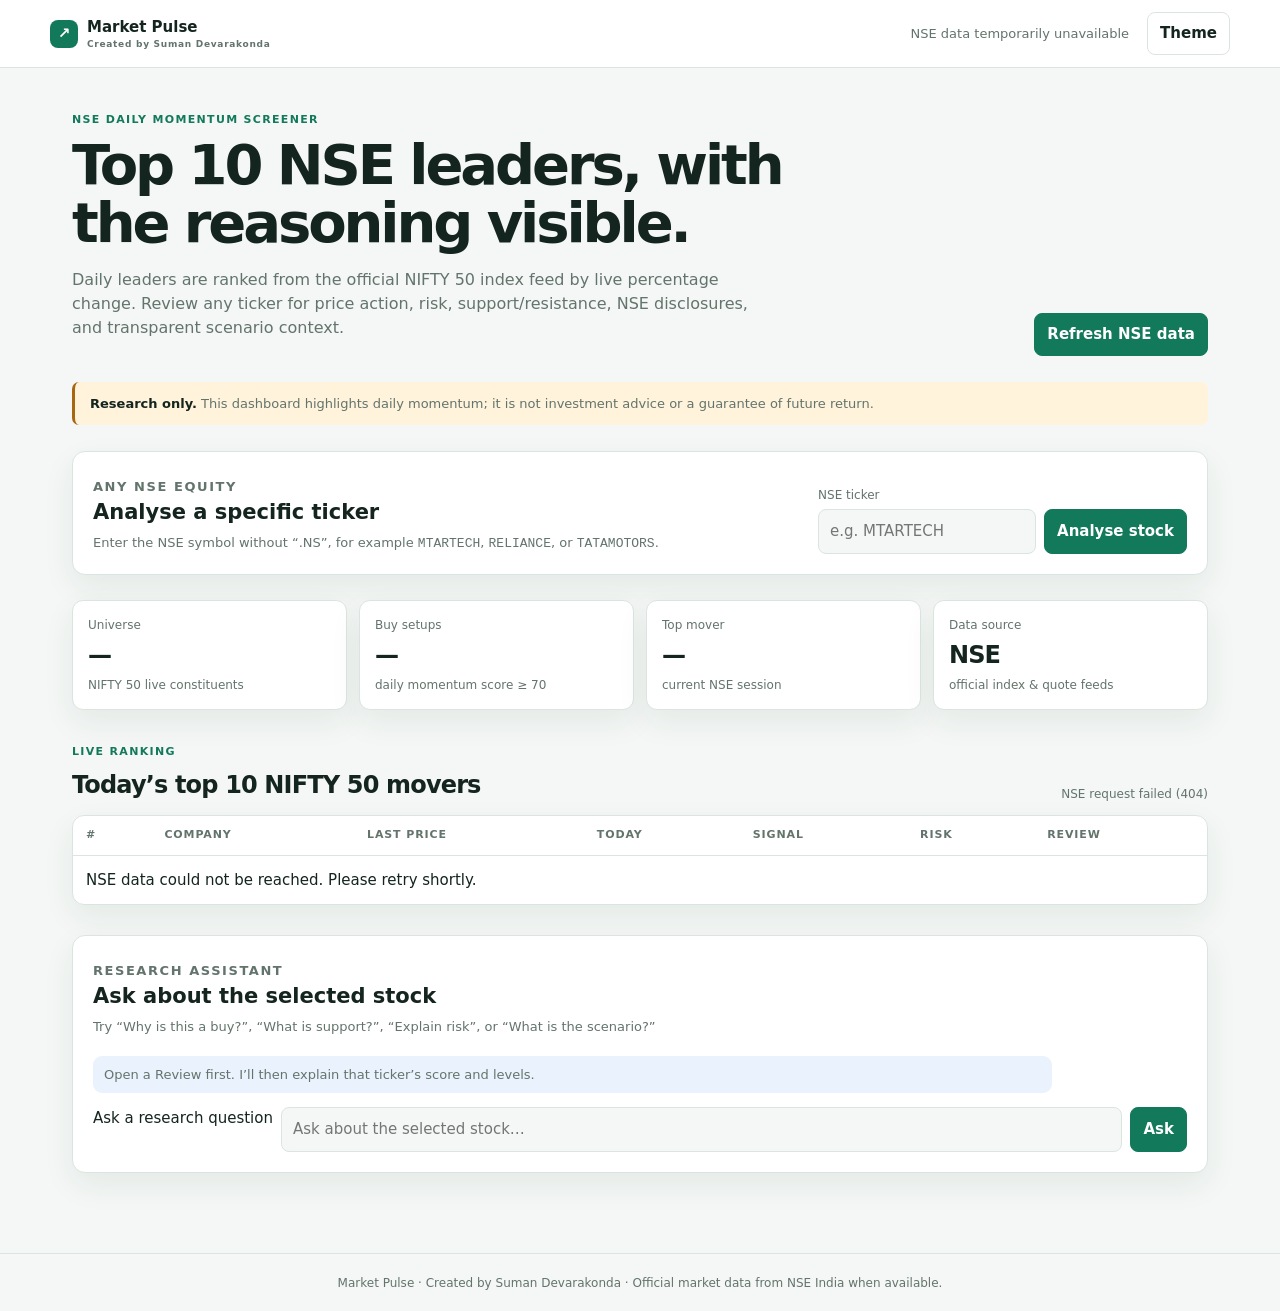
==== index.html @ b8199d5f "Add files via upload" ====
<!doctype html>
<html lang="en">
<head>
  <meta charset="utf-8"><meta name="viewport" content="width=device-width,initial-scale=1">
  <meta name="theme-color" content="#10261f"><meta name="description" content="NSE daily momentum research and stock analysis.">
  <link rel="manifest" href="manifest.webmanifest"><link rel="icon" href="icon.svg" type="image/svg+xml"><link rel="stylesheet" href="styles.css">
  <title>Market Pulse | NSE Research</title>
</head>
<body>
  <header class="topbar"><div class="brand"><span class="brand-mark">↗</span><span>Market Pulse <small>Created by Suman Devarakonda</small></span></div><span class="market-status" id="market-status">Connecting to NSE…</span><button class="ghost-button" id="theme-toggle" type="button">Theme</button></header>
  <main>
    <section class="hero"><div><p class="eyebrow">NSE DAILY MOMENTUM SCREENER</p><h1>Top 10 NSE leaders, with the reasoning visible.</h1><p>Daily leaders are ranked from the official NIFTY 50 index feed by live percentage change. Review any ticker for price action, risk, support/resistance, NSE disclosures, and transparent scenario context.</p></div><button class="primary-button" id="refresh" type="button">Refresh NSE data</button></section>
    <section class="disclaimer"><strong>Research only.</strong> This dashboard highlights daily momentum; it is not investment advice or a guarantee of future return.</section>
    <section class="lookup-card"><div><p class="eyebrow">ANY NSE EQUITY</p><h2>Analyse a specific ticker</h2><p>Enter the NSE symbol without “.NS”, for example <code>MTARTECH</code>, <code>RELIANCE</code>, or <code>TATAMOTORS</code>.</p></div><form id="ticker-form"><label for="ticker-input">NSE ticker</label><div class="input-row"><input id="ticker-input" autocomplete="off" maxlength="30" placeholder="e.g. MTARTECH" required><button class="primary-button" type="submit">Analyse stock</button></div></form></section>
    <section class="metric-grid"><article><span>Universe</span><strong id="universe-count">—</strong><small>NIFTY 50 live constituents</small></article><article><span>Buy setups</span><strong id="buy-count">—</strong><small>daily momentum score ≥ 70</small></article><article><span>Top mover</span><strong id="top-mover">—</strong><small>current NSE session</small></article><article><span>Data source</span><strong>NSE</strong><small>official index & quote feeds</small></article></section>
    <section class="screening"><div class="section-title"><div><p class="eyebrow">LIVE RANKING</p><h2>Today’s top 10 NIFTY 50 movers</h2></div><span id="data-note">Loading…</span></div><div class="table-wrap"><table><thead><tr><th>#</th><th>Company</th><th>Last price</th><th>Today</th><th>Signal</th><th>Risk</th><th>Review</th></tr></thead><tbody id="stock-table"></tbody></table></div></section>
    <section class="assistant-card"><div><p class="eyebrow">RESEARCH ASSISTANT</p><h2>Ask about the selected stock</h2><p>Try “Why is this a buy?”, “What is support?”, “Explain risk”, or “What is the scenario?”</p></div><div class="chat-history" id="chat-history" aria-live="polite"><p class="assistant-message">Open a Review first. I’ll then explain that ticker’s score and levels.</p></div><form id="chat-form" class="input-row"><label class="sr-only" for="chat-input">Ask a research question</label><input id="chat-input" maxlength="250" placeholder="Ask about the selected stock…"><button class="primary-button" type="submit">Ask</button></form></section>
  </main>
  <dialog id="review-modal"><div class="modal-header"><span id="modal-kicker">NSE STOCK REVIEW</span><button id="modal-close" class="ghost-button" type="button">Close</button></div><div id="modal-content"></div></dialog>
  <footer>Market Pulse · Created by Suman Devarakonda · Official market data from NSE India when available.</footer>
  <script src="app.js"></script>
</body>
</html>
---- styles.css ----
:root{--bg:#f4f7f5;--surface:#fff;--ink:#14241e;--muted:#63746c;--line:#dbe5df;--green:#13795b;--green-soft:#e5f4ed;--amber:#a76610;--amber-soft:#fff3dc;--red:#ba3c45;--red-soft:#fbeaec;--blue:#2c6cbe;--blue-soft:#eaf2fd;--shadow:0 12px 32px #18332612}body.night{--bg:#0c1713;--surface:#12211b;--ink:#ecf7f1;--muted:#a5bab0;--line:#294238;--green:#54d49e;--green-soft:#123d2d;--amber:#ffc561;--amber-soft:#453613;--red:#ff9ba1;--red-soft:#47232a;--blue:#9bc6ff;--blue-soft:#172f4f;--shadow:0 12px 32px #0008}*{box-sizing:border-box}body{margin:0;background:var(--bg);color:var(--ink);font:15px/1.5 Inter,ui-sans-serif,system-ui,-apple-system,"Segoe UI",sans-serif}.topbar{height:68px;display:flex;align-items:center;gap:18px;padding:0 max(20px,calc((100vw - 1180px)/2));border-bottom:1px solid var(--line);background:color-mix(in srgb,var(--surface) 92%,transparent);position:sticky;top:0;z-index:5;backdrop-filter:blur(14px)}.brand{font-weight:800;display:flex;gap:9px;align-items:center}.brand-mark{display:grid;place-items:center;width:28px;height:28px;border-radius:8px;background:var(--green);color:#fff}.brand small{display:block;color:var(--muted);font-size:9px;letter-spacing:.08em}.market-status{margin-left:auto;color:var(--muted);font-size:13px}.ghost-button,.primary-button{font:inherit;font-weight:750;border-radius:8px;padding:9px 12px;cursor:pointer}.ghost-button{color:var(--ink);background:transparent;border:1px solid var(--line)}.primary-button{background:var(--green);border:1px solid var(--green);color:#fff}main{max-width:1180px;margin:auto;padding:44px 22px 58px}.hero{display:flex;align-items:end;justify-content:space-between;gap:25px}.eyebrow{margin:0 0 7px;color:var(--green);font-weight:800;font-size:11px;letter-spacing:.12em}.hero h1{max-width:760px;margin:0;font-size:clamp(34px,5vw,56px);letter-spacing:-.055em;line-height:1.04}.hero p:not(.eyebrow){max-width:710px;color:var(--muted);font-size:16px}.disclaimer{margin:26px 0;padding:12px 15px;border-left:3px solid var(--amber);background:var(--amber-soft);border-radius:7px;color:var(--muted);font-size:13px}.disclaimer strong{color:var(--ink)}.lookup-card,.assistant-card{margin:22px 0;padding:20px;background:var(--surface);border:1px solid var(--line);border-radius:13px;box-shadow:var(--shadow)}.lookup-card{display:flex;justify-content:space-between;gap:25px;align-items:end}.lookup-card h2,.assistant-card h2{margin:0;font-size:21px}.lookup-card p,.assistant-card p{margin:5px 0 0;color:var(--muted);font-size:13px}.lookup-card form{min-width:360px}.lookup-card label{display:block;font-size:12px;color:var(--muted);margin-bottom:5px}.input-row{display:flex;gap:8px}.input-row input{min-width:0;flex:1;padding:10px 11px;background:var(--bg);border:1px solid var(--line);border-radius:8px;color:var(--ink);font:inherit}.metric-grid{display:grid;grid-template-columns:repeat(4,1fr);gap:12px;margin:25px 0}.metric-grid article{padding:15px;background:var(--surface);border:1px solid var(--line);border-radius:11px;box-shadow:var(--shadow)}.metric-grid span,.metric-grid small{display:block;color:var(--muted);font-size:12px}.metric-grid strong{display:block;margin:3px 0;font-size:24px;letter-spacing:-.04em}.section-title{display:flex;align-items:end;justify-content:space-between;margin-top:34px}.section-title h2{margin:0;font-size:24px;letter-spacing:-.035em}.section-title span{font-size:12px;color:var(--muted)}.table-wrap{overflow:auto;margin-top:12px;border:1px solid var(--line);border-radius:12px;background:var(--surface);box-shadow:var(--shadow)}table{width:100%;border-collapse:collapse;min-width:760px}th{text-align:left;color:var(--muted);font-size:11px;letter-spacing:.08em;text-transform:uppercase;padding:11px 13px;border-bottom:1px solid var(--line)}td{padding:13px;border-bottom:1px solid var(--line)}tbody tr:last-child td{border-bottom:0}tbody tr:hover{background:color-mix(in srgb,var(--green-soft) 55%,transparent)}.company{font-weight:800}.company small{display:block;color:var(--muted);font-weight:400;font-size:12px}.positive{color:var(--green)}.negative{color:var(--red)}.signal,.risk-badge{display:inline-block;padding:4px 7px;border-radius:999px;font-weight:800;font-size:11px;letter-spacing:.05em}.signal.BUY{background:var(--green-soft);color:var(--green)}.signal.HOLD{background:var(--amber-soft);color:var(--amber)}.signal.REDUCE{background:var(--red-soft);color:var(--red)}.risk-badge{background:var(--blue-soft);color:var(--blue)}.review-button{padding:6px 9px;border:1px solid var(--line);border-radius:7px;background:var(--surface);color:var(--ink);font-weight:700;cursor:pointer}.assistant-card{margin-top:30px}.chat-history{max-height:210px;overflow:auto;margin:14px 0;padding-right:4px}.assistant-message,.user-message{max-width:88%;padding:9px 11px;border-radius:9px;margin:8px 0;font-size:13px}.assistant-message{background:var(--blue-soft);color:var(--ink)}.user-message{margin-left:auto;background:var(--green);color:#fff}dialog{width:min(940px,96vw);max-height:92vh;overflow:auto;padding:0;background:var(--surface);color:var(--ink);border:1px solid var(--line);border-radius:14px;box-shadow:0 28px 70px #0007}dialog::backdrop{background:#07120dcc}.modal-header{display:flex;justify-content:space-between;align-items:center;padding:16px 20px;border-bottom:1px solid var(--line);position:sticky;top:0;background:var(--surface);z-index:2}.modal-header span{font-weight:800;color:var(--green);font-size:12px;letter-spacing:.1em}.modal-body{padding:22px}.modal-title{display:flex;justify-content:space-between;gap:20px}.modal-title h2{font-size:28px;letter-spacing:-.04em;margin:0}.modal-title p{margin:3px 0;color:var(--muted)}.summary-cards{display:grid;grid-template-columns:repeat(4,1fr);gap:10px;margin:18px 0}.summary-cards article,.detail-section{padding:13px;background:var(--bg);border:1px solid var(--line);border-radius:9px}.summary-cards span{display:block;color:var(--muted);font-size:12px}.summary-cards strong{font-size:18px}.review-grid{display:grid;grid-template-columns:1.3fr .9fr;gap:14px}.detail-section h3{margin:0 0 9px;font-size:14px}.detail-section p,.detail-section li{color:var(--muted);font-size:13px}.detail-section ul{padding-left:18px;margin:6px 0}.levels{display:grid;grid-template-columns:repeat(2,1fr);gap:8px}.levels div{padding:9px;background:var(--surface);border-radius:7px}.levels span{display:block;color:var(--muted);font-size:11px}.levels strong{font-size:16px}.chart-shell{position:relative;margin-top:14px}.price-chart{width:100%;height:230px;display:block;background:var(--surface);border-radius:8px;touch-action:none}.chart-tip{position:absolute;pointer-events:none;background:var(--ink);color:var(--surface);border-radius:6px;padding:5px 7px;font-size:12px;opacity:0;transform:translate(-50%,-120%);white-space:nowrap}.calculator{display:flex;gap:8px;align-items:end}.calculator label{font-size:12px;color:var(--muted)}.calculator input{display:block;margin-top:4px;width:130px;padding:8px;border:1px solid var(--line);background:var(--surface);border-radius:7px;color:var(--ink)}.calc-result{margin-top:10px;font-size:13px;color:var(--muted)}.announcements a{display:block;padding:9px 0;border-bottom:1px solid var(--line);color:var(--ink);font-size:13px;text-decoration:none}.announcements a:last-child{border:0}.announcements small{display:block;color:var(--muted)}footer{border-top:1px solid var(--line);padding:20px;text-align:center;color:var(--muted);font-size:12px}@media(max-width:720px){main{padding:27px 14px 42px}.topbar{padding:0 14px}.market-status{display:none}.hero,.lookup-card{display:block}.hero .primary-button{margin-top:15px;width:100%}.lookup-card form{min-width:0;margin-top:17px}.input-row{flex-wrap:wrap}.input-row input,.input-row button{width:100%}.metric-grid{grid-template-columns:repeat(2,1fr);gap:8px}.metric-grid article{padding:12px}.metric-grid strong{font-size:20px}.table-wrap{margin-left:-14px;margin-right:-14px;border-radius:0;border-left:0;border-right:0}.review-grid{grid-template-columns:1fr}.summary-cards{grid-template-columns:repeat(2,1fr)}dialog{width:100vw;max-width:100vw;max-height:100vh;height:100vh;border-radius:0}.modal-body{padding:14px}.modal-title h2{font-size:23px}.calculator{flex-wrap:wrap}.calculator input,.calculator button{width:100%}}
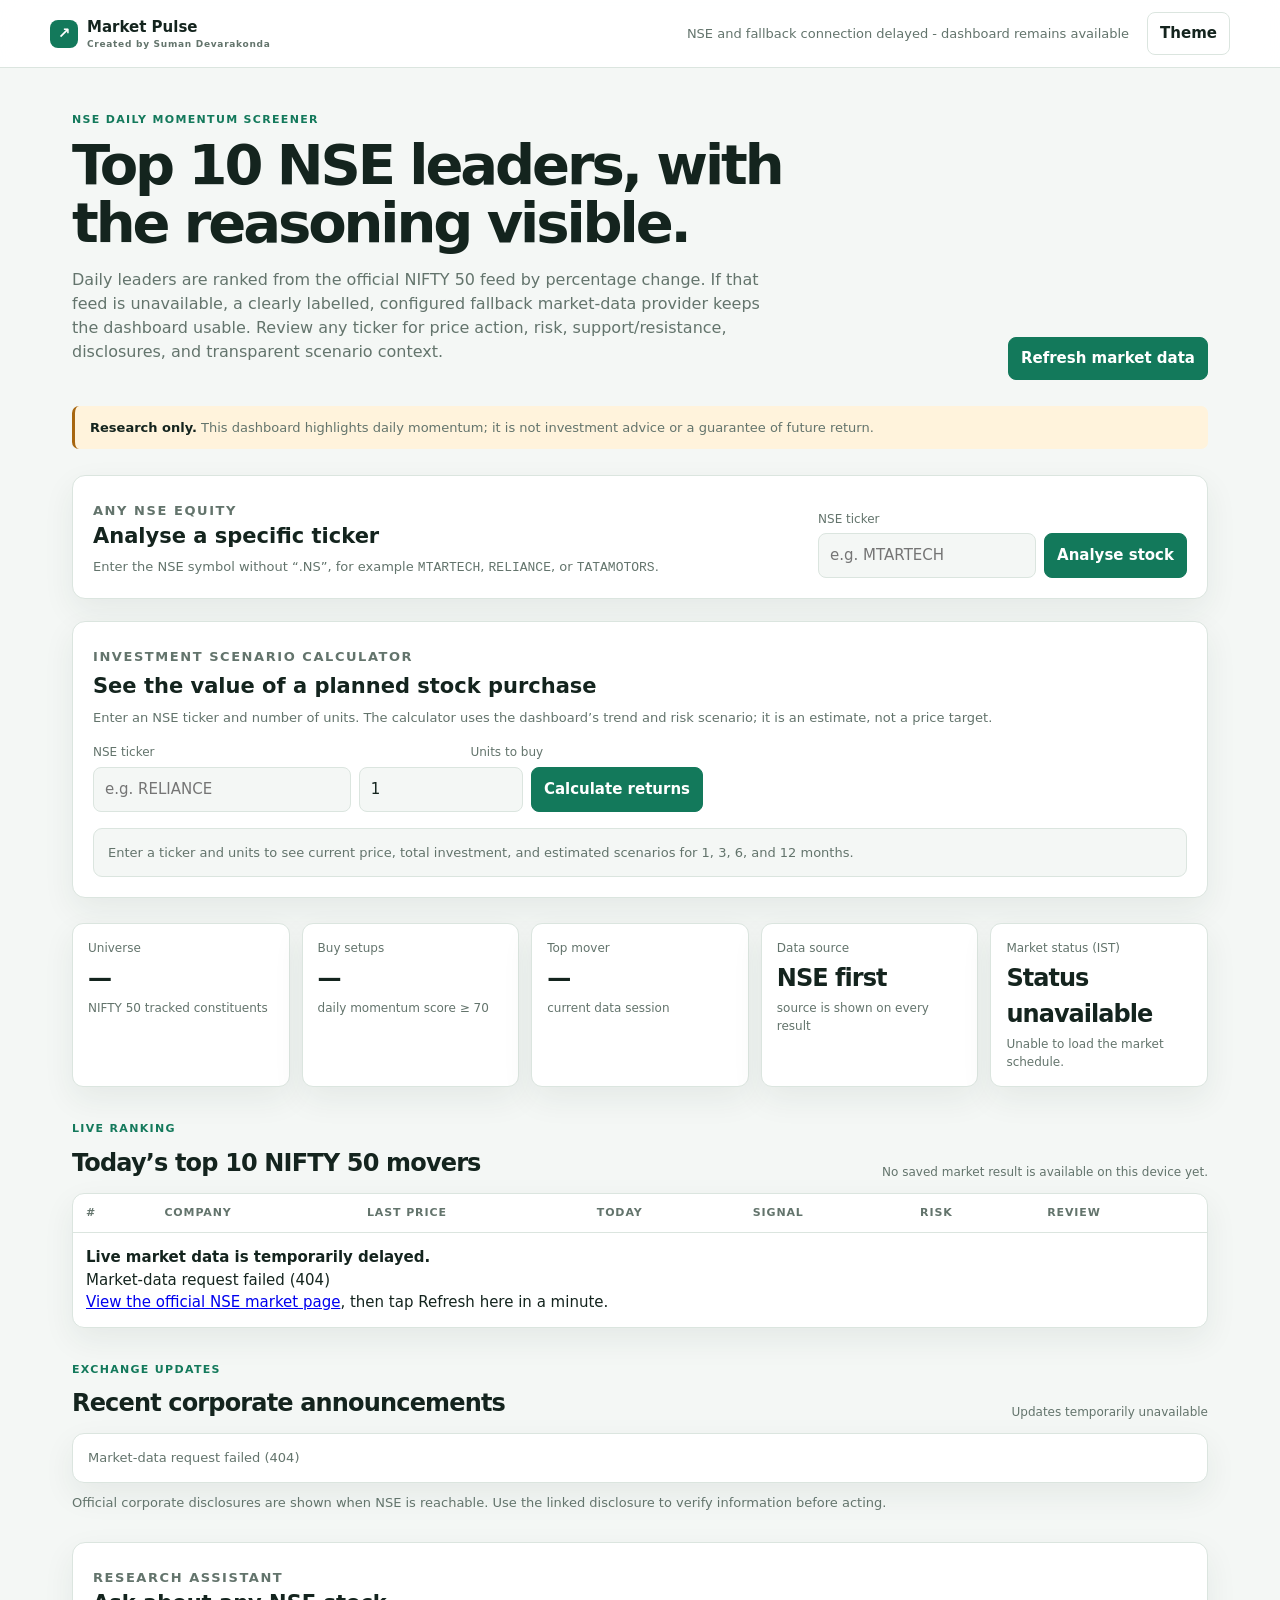
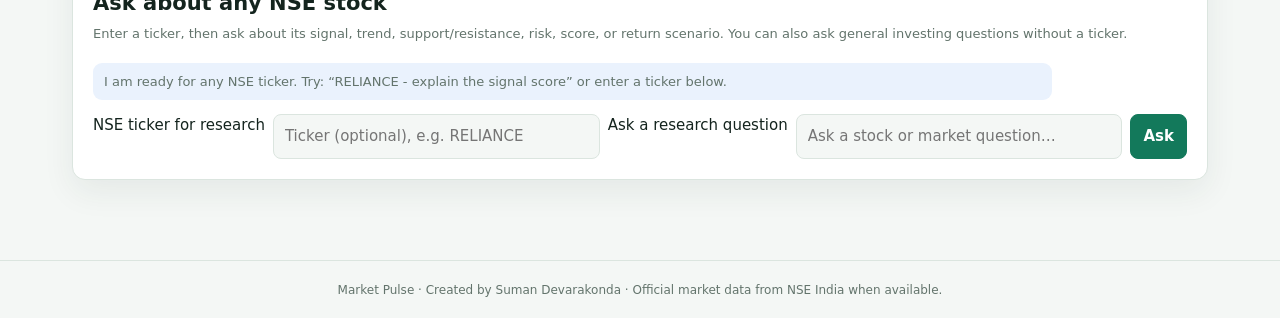
==== commit 59b18201: "Add files via upload" ====
--- a/index.html
+++ b/index.html
@@ -3,18 +3,22 @@
 <head>
   <meta charset="utf-8"><meta name="viewport" content="width=device-width,initial-scale=1">
   <meta name="theme-color" content="#10261f"><meta name="description" content="NSE daily momentum research and stock analysis.">
-  <link rel="manifest" href="manifest.webmanifest"><link rel="icon" href="icon.svg" type="image/svg+xml"><link rel="stylesheet" href="styles.css">
+  <link rel="manifest" href="manifest.webmanifest"><link rel="icon" href="icon.svg" type="image/svg+xml"><link rel="stylesheet" href="styles.css"><style>.metric-grid{grid-template-columns:repeat(auto-fit,minmax(170px,1fr))}.session-status{letter-spacing:-.03em}.session-open{color:var(--green)}.session-pre-open,.session-closing{color:var(--amber)}.session-closed{color:var(--red)}.updates-card{margin-top:34px}.updates-list{margin-top:12px;border:1px solid var(--line);border-radius:12px;background:var(--surface);box-shadow:var(--shadow)}.update-row{display:grid;grid-template-columns:125px 1fr auto;gap:12px;align-items:center;padding:13px 15px;border-bottom:1px solid var(--line);color:var(--ink);text-decoration:none;font-size:13px}.update-row:last-child{border-bottom:0}.update-row:hover{background:color-mix(in srgb,var(--green-soft) 55%,transparent)}.update-row strong{color:var(--green);font-size:12px}.update-row small{color:var(--muted);white-space:nowrap}.updates-empty,.updates-disclaimer{margin:0;padding:14px 15px;color:var(--muted);font-size:13px}.updates-disclaimer{padding:10px 0 0}@media(max-width:720px){.update-row{grid-template-columns:1fr;gap:3px;padding:12px}.update-row small{white-space:normal}}</style>
   <title>Market Pulse | NSE Research</title>
+  <style>.investment-card{margin:22px 0;padding:20px;background:var(--surface);border:1px solid var(--line);border-radius:13px;box-shadow:var(--shadow)}.investment-card h2{margin:0;font-size:21px}.investment-card p{margin:5px 0;color:var(--muted);font-size:13px}.investment-card form{display:grid;grid-template-columns:1.1fr .7fr;gap:6px 12px;max-width:610px;margin-top:16px}.investment-card label{font-size:12px;color:var(--muted)}.investment-inputs{grid-column:1/-1;display:grid;grid-template-columns:1.1fr .7fr auto;gap:8px}.investment-inputs input{min-width:0;padding:10px 11px;background:var(--bg);border:1px solid var(--line);border-radius:8px;color:var(--ink);font:inherit}.investment-result{margin-top:16px;padding:14px;background:var(--bg);border:1px solid var(--line);border-radius:9px;color:var(--muted);font-size:13px}.investment-summary{display:flex;flex-wrap:wrap;gap:18px;margin-bottom:12px}.investment-summary strong{display:block;color:var(--ink);font-size:17px}.scenario-table{width:100%;min-width:0;font-size:12px}.scenario-table th,.scenario-table td{padding:8px;text-align:left}.scenario-table th{font-size:10px}.scenario-table td{border-bottom:1px solid var(--line)}.scenario-table tr:last-child td{border-bottom:0}@media(max-width:720px){.investment-inputs{grid-template-columns:1fr}.investment-card form{grid-template-columns:1fr}.investment-inputs input,.investment-inputs button{width:100%}}</style>
+  <style>.scenario-table small{display:block;margin-top:2px;color:var(--muted);font-size:11px}.investment-summary span{display:block;color:var(--muted);font-size:11px}</style>
 </head>
 <body>
   <header class="topbar"><div class="brand"><span class="brand-mark">↗</span><span>Market Pulse <small>Created by Suman Devarakonda</small></span></div><span class="market-status" id="market-status">Connecting to NSE…</span><button class="ghost-button" id="theme-toggle" type="button">Theme</button></header>
   <main>
-    <section class="hero"><div><p class="eyebrow">NSE DAILY MOMENTUM SCREENER</p><h1>Top 10 NSE leaders, with the reasoning visible.</h1><p>Daily leaders are ranked from the official NIFTY 50 index feed by live percentage change. Review any ticker for price action, risk, support/resistance, NSE disclosures, and transparent scenario context.</p></div><button class="primary-button" id="refresh" type="button">Refresh NSE data</button></section>
+    <section class="hero"><div><p class="eyebrow">NSE DAILY MOMENTUM SCREENER</p><h1>Top 10 NSE leaders, with the reasoning visible.</h1><p>Daily leaders are ranked from the official NIFTY 50 feed by percentage change. If that feed is unavailable, a clearly labelled, configured fallback market-data provider keeps the dashboard usable. Review any ticker for price action, risk, support/resistance, disclosures, and transparent scenario context.</p></div><button class="primary-button" id="refresh" type="button">Refresh market data</button></section>
     <section class="disclaimer"><strong>Research only.</strong> This dashboard highlights daily momentum; it is not investment advice or a guarantee of future return.</section>
     <section class="lookup-card"><div><p class="eyebrow">ANY NSE EQUITY</p><h2>Analyse a specific ticker</h2><p>Enter the NSE symbol without “.NS”, for example <code>MTARTECH</code>, <code>RELIANCE</code>, or <code>TATAMOTORS</code>.</p></div><form id="ticker-form"><label for="ticker-input">NSE ticker</label><div class="input-row"><input id="ticker-input" autocomplete="off" maxlength="30" placeholder="e.g. MTARTECH" required><button class="primary-button" type="submit">Analyse stock</button></div></form></section>
-    <section class="metric-grid"><article><span>Universe</span><strong id="universe-count">—</strong><small>NIFTY 50 live constituents</small></article><article><span>Buy setups</span><strong id="buy-count">—</strong><small>daily momentum score ≥ 70</small></article><article><span>Top mover</span><strong id="top-mover">—</strong><small>current NSE session</small></article><article><span>Data source</span><strong>NSE</strong><small>official index & quote feeds</small></article></section>
+    <section class="investment-card"><div><p class="eyebrow">INVESTMENT SCENARIO CALCULATOR</p><h2>See the value of a planned stock purchase</h2><p>Enter an NSE ticker and number of units. The calculator uses the dashboard’s trend and risk scenario; it is an estimate, not a price target.</p></div><form id="investment-form"><label for="investment-ticker">NSE ticker</label><label for="investment-units">Units to buy</label><div class="investment-inputs"><input id="investment-ticker" autocomplete="off" maxlength="30" placeholder="e.g. RELIANCE" required><input id="investment-units" type="number" min="1" step="1" value="1" required><button class="primary-button" id="investment-submit" type="submit">Calculate returns</button></div></form><div id="investment-result" class="investment-result" aria-live="polite">Enter a ticker and units to see current price, total investment, and estimated scenarios for 1, 3, 6, and 12 months.</div></section>
+    <section class="metric-grid"><article><span>Universe</span><strong id="universe-count">—</strong><small>NIFTY 50 tracked constituents</small></article><article><span>Buy setups</span><strong id="buy-count">—</strong><small>daily momentum score ≥ 70</small></article><article><span>Top mover</span><strong id="top-mover">—</strong><small>current data session</small></article><article><span>Data source</span><strong id="data-source">NSE first</strong><small>source is shown on every result</small></article><article><span>Market status (IST)</span><strong id="trading-status" class="session-status">Loading…</strong><small id="trading-detail">Checking NSE regular-session hours…</small></article></section>
     <section class="screening"><div class="section-title"><div><p class="eyebrow">LIVE RANKING</p><h2>Today’s top 10 NIFTY 50 movers</h2></div><span id="data-note">Loading…</span></div><div class="table-wrap"><table><thead><tr><th>#</th><th>Company</th><th>Last price</th><th>Today</th><th>Signal</th><th>Risk</th><th>Review</th></tr></thead><tbody id="stock-table"></tbody></table></div></section>
-    <section class="assistant-card"><div><p class="eyebrow">RESEARCH ASSISTANT</p><h2>Ask about the selected stock</h2><p>Try “Why is this a buy?”, “What is support?”, “Explain risk”, or “What is the scenario?”</p></div><div class="chat-history" id="chat-history" aria-live="polite"><p class="assistant-message">Open a Review first. I’ll then explain that ticker’s score and levels.</p></div><form id="chat-form" class="input-row"><label class="sr-only" for="chat-input">Ask a research question</label><input id="chat-input" maxlength="250" placeholder="Ask about the selected stock…"><button class="primary-button" type="submit">Ask</button></form></section>
+    <section class="updates-card"><div class="section-title"><div><p class="eyebrow">EXCHANGE UPDATES</p><h2>Recent corporate announcements</h2></div><span id="updates-note">Loading NSE disclosures…</span></div><div id="updates-list" class="updates-list" aria-live="polite"></div><p class="updates-disclaimer">Official corporate disclosures are shown when NSE is reachable. Use the linked disclosure to verify information before acting.</p></section>
+    <section class="assistant-card"><div><p class="eyebrow">RESEARCH ASSISTANT</p><h2>Ask about any NSE stock</h2><p>Enter a ticker, then ask about its signal, trend, support/resistance, risk, score, or return scenario. You can also ask general investing questions without a ticker.</p></div><div class="chat-history" id="chat-history" aria-live="polite"><p class="assistant-message">I am ready for any NSE ticker. Try: “RELIANCE - explain the signal score” or enter a ticker below.</p></div><form id="chat-form" class="input-row assistant-input-row"><label class="sr-only" for="assistant-ticker">NSE ticker for research</label><input id="assistant-ticker" autocomplete="off" maxlength="30" placeholder="Ticker (optional), e.g. RELIANCE"><label class="sr-only" for="chat-input">Ask a research question</label><input id="chat-input" maxlength="250" placeholder="Ask a stock or market question…"><button class="primary-button" id="chat-submit" type="submit">Ask</button></form></section>
   </main>
   <dialog id="review-modal"><div class="modal-header"><span id="modal-kicker">NSE STOCK REVIEW</span><button id="modal-close" class="ghost-button" type="button">Close</button></div><div id="modal-content"></div></dialog>
   <footer>Market Pulse · Created by Suman Devarakonda · Official market data from NSE India when available.</footer>
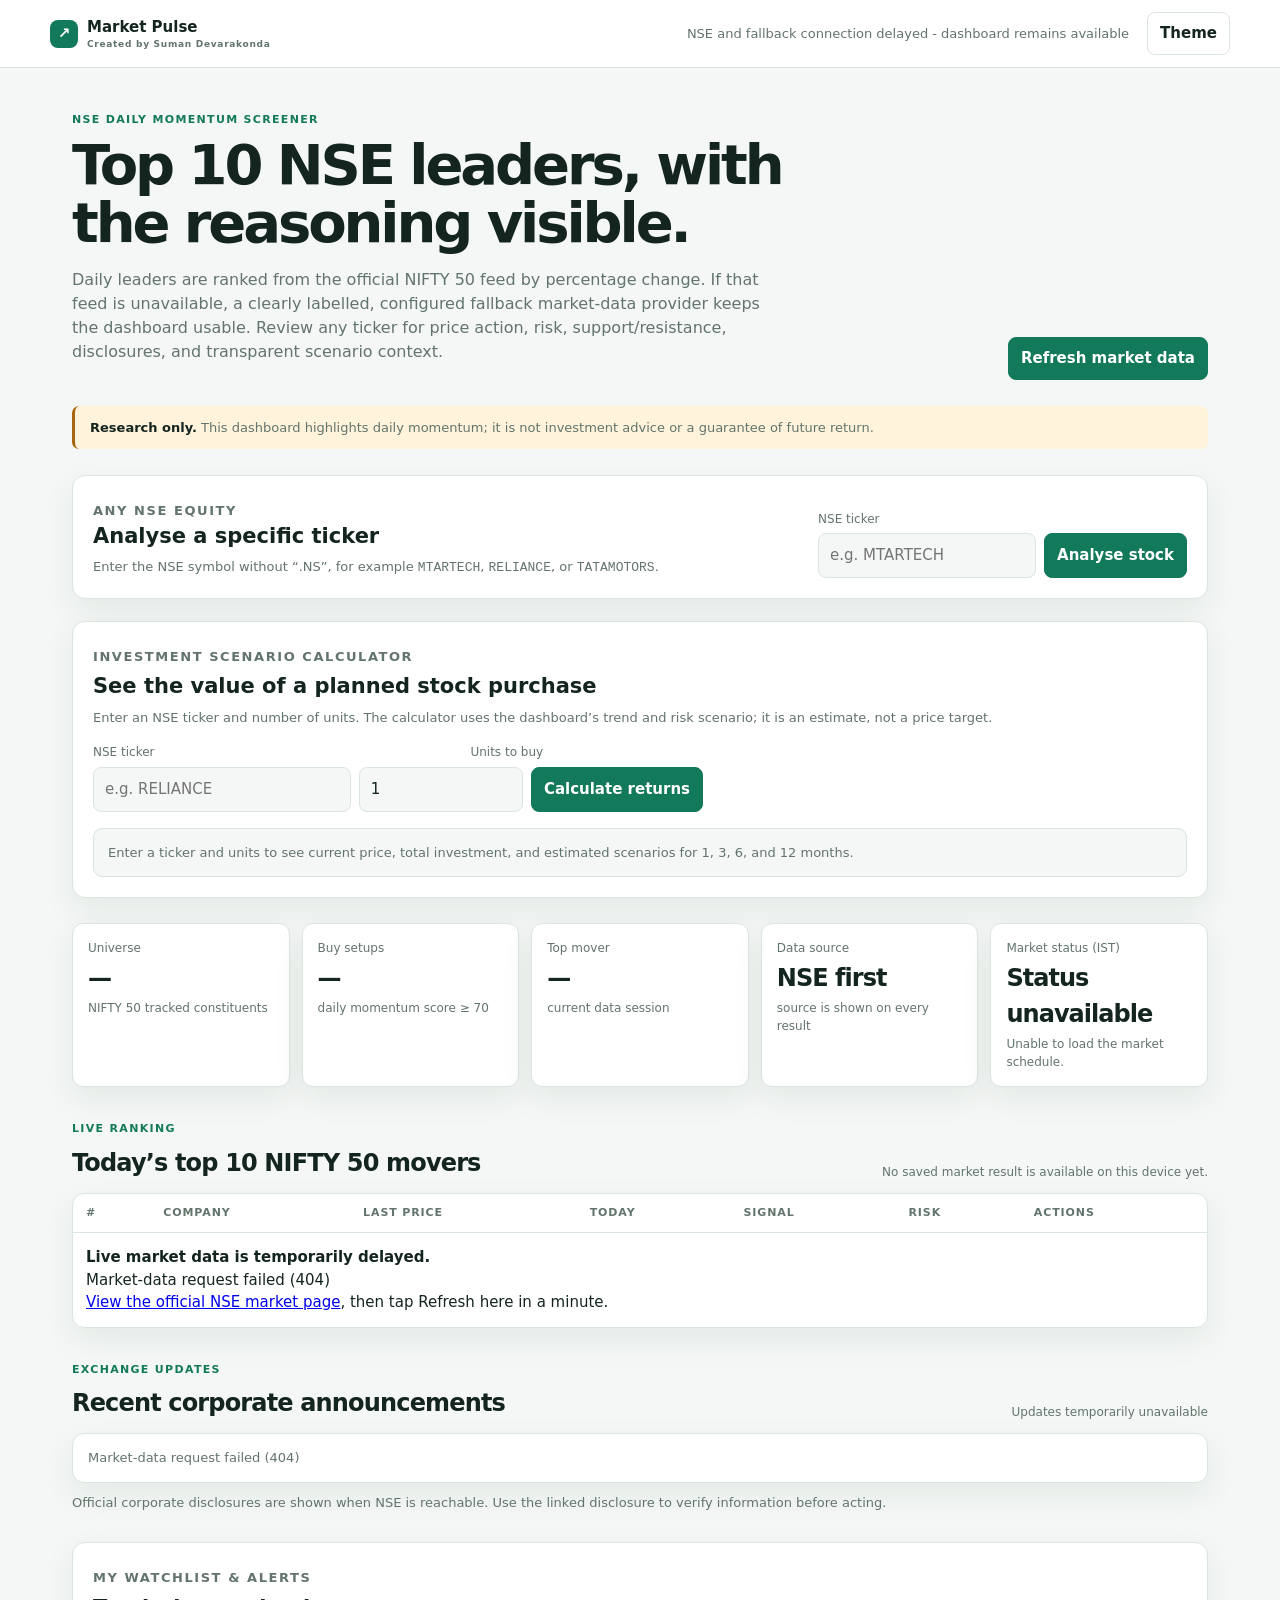
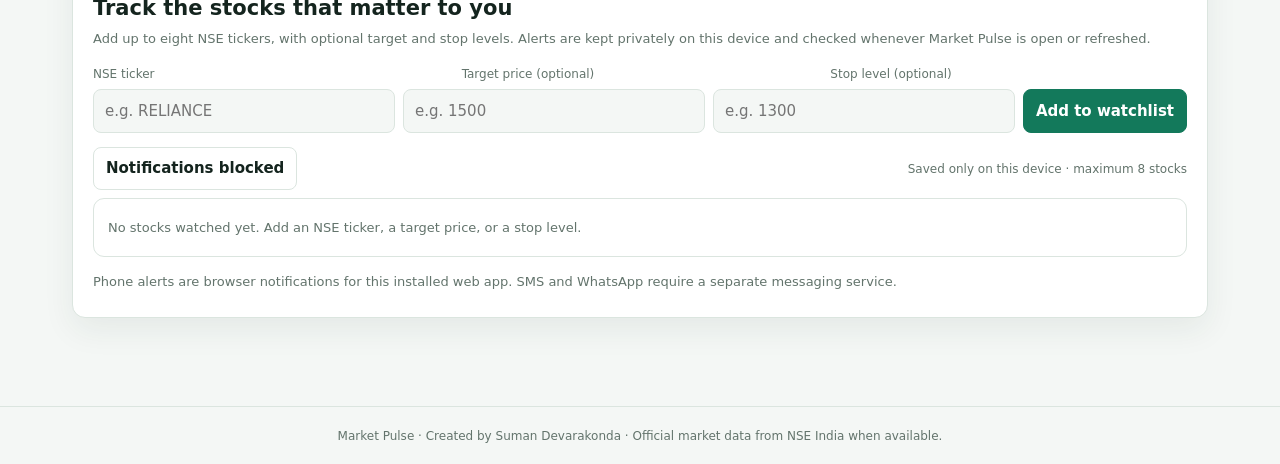
==== commit fadef0ab: "Add files via upload" ====
--- a/index.html
+++ b/index.html
@@ -7,6 +7,7 @@
   <title>Market Pulse | NSE Research</title>
   <style>.investment-card{margin:22px 0;padding:20px;background:var(--surface);border:1px solid var(--line);border-radius:13px;box-shadow:var(--shadow)}.investment-card h2{margin:0;font-size:21px}.investment-card p{margin:5px 0;color:var(--muted);font-size:13px}.investment-card form{display:grid;grid-template-columns:1.1fr .7fr;gap:6px 12px;max-width:610px;margin-top:16px}.investment-card label{font-size:12px;color:var(--muted)}.investment-inputs{grid-column:1/-1;display:grid;grid-template-columns:1.1fr .7fr auto;gap:8px}.investment-inputs input{min-width:0;padding:10px 11px;background:var(--bg);border:1px solid var(--line);border-radius:8px;color:var(--ink);font:inherit}.investment-result{margin-top:16px;padding:14px;background:var(--bg);border:1px solid var(--line);border-radius:9px;color:var(--muted);font-size:13px}.investment-summary{display:flex;flex-wrap:wrap;gap:18px;margin-bottom:12px}.investment-summary strong{display:block;color:var(--ink);font-size:17px}.scenario-table{width:100%;min-width:0;font-size:12px}.scenario-table th,.scenario-table td{padding:8px;text-align:left}.scenario-table th{font-size:10px}.scenario-table td{border-bottom:1px solid var(--line)}.scenario-table tr:last-child td{border-bottom:0}@media(max-width:720px){.investment-inputs{grid-template-columns:1fr}.investment-card form{grid-template-columns:1fr}.investment-inputs input,.investment-inputs button{width:100%}}</style>
   <style>.scenario-table small{display:block;margin-top:2px;color:var(--muted);font-size:11px}.investment-summary span{display:block;color:var(--muted);font-size:11px}</style>
+  <style>.stock-actions{display:flex;gap:6px;align-items:center}.decision-button,.watch-button,.watch-edit,.watch-remove{padding:6px 8px;border:1px solid var(--line);border-radius:7px;background:var(--surface);color:var(--ink);font:inherit;font-size:12px;font-weight:750;cursor:pointer}.decision-button{border-color:var(--amber);color:var(--amber)}.watch-button{border-color:var(--green);color:var(--green)}.watch-remove{color:var(--red)}.decision-hero{margin:18px 0;padding:16px;border-radius:10px;background:var(--green-soft);border:1px solid var(--line)}.decision-hero span{color:var(--green);font-size:11px;font-weight:800;letter-spacing:.1em}.decision-hero h3{margin:5px 0;font-size:19px;letter-spacing:-.03em}.decision-hero p{margin:0;color:var(--muted);font-size:13px}.decision-subhead{margin-top:18px!important}.watchlist-card{margin:30px 0;padding:20px;background:var(--surface);border:1px solid var(--line);border-radius:13px;box-shadow:var(--shadow)}.watchlist-card h2{margin:0;font-size:21px}.watchlist-card p{margin:5px 0;color:var(--muted);font-size:13px}.watchlist-card form{display:grid;grid-template-columns:1fr 1fr 1fr;gap:6px 12px;margin-top:16px}.watchlist-card label{font-size:12px;color:var(--muted)}.watchlist-inputs{grid-column:1/-1;display:grid;grid-template-columns:1fr 1fr 1fr auto;gap:8px}.watchlist-inputs input{min-width:0;padding:10px 11px;background:var(--bg);border:1px solid var(--line);border-radius:8px;color:var(--ink);font:inherit}.watchlist-toolbar{display:flex;justify-content:space-between;align-items:center;gap:12px;margin:14px 0 8px}.watchlist-toolbar span{color:var(--muted);font-size:12px}.watchlist-items{border:1px solid var(--line);border-radius:11px;overflow:hidden}.watch-row{display:grid;grid-template-columns:1.15fr .8fr 1.15fr auto;gap:13px;align-items:center;padding:13px;border-bottom:1px solid var(--line);background:var(--surface)}.watch-row:last-child{border-bottom:0}.watch-row span,.watch-row small{display:block;color:var(--muted);font-size:11px}.watch-row>div>strong{display:block;font-size:14px}.watch-row .positive,.watch-row .negative{font-weight:750}.watch-actions{display:flex;flex-wrap:wrap;justify-content:flex-end;gap:6px}.watch-alert-row{background:var(--amber-soft)}.watchlist-empty,.watchlist-disclaimer{margin:0;padding:14px;color:var(--muted);font-size:13px}.watchlist-disclaimer{padding:10px 0 0}@media(max-width:720px){.stock-actions{min-width:225px}.watchlist-card form{grid-template-columns:1fr}.watchlist-inputs{grid-template-columns:1fr}.watchlist-inputs input,.watchlist-inputs button{width:100%}.watchlist-toolbar{align-items:flex-start;flex-direction:column}.watch-row{grid-template-columns:1fr 1fr;gap:10px}.watch-actions{grid-column:1/-1;justify-content:flex-start}}</style>
 </head>
 <body>
   <header class="topbar"><div class="brand"><span class="brand-mark">↗</span><span>Market Pulse <small>Created by Suman Devarakonda</small></span></div><span class="market-status" id="market-status">Connecting to NSE…</span><button class="ghost-button" id="theme-toggle" type="button">Theme</button></header>
@@ -16,9 +17,9 @@
     <section class="lookup-card"><div><p class="eyebrow">ANY NSE EQUITY</p><h2>Analyse a specific ticker</h2><p>Enter the NSE symbol without “.NS”, for example <code>MTARTECH</code>, <code>RELIANCE</code>, or <code>TATAMOTORS</code>.</p></div><form id="ticker-form"><label for="ticker-input">NSE ticker</label><div class="input-row"><input id="ticker-input" autocomplete="off" maxlength="30" placeholder="e.g. MTARTECH" required><button class="primary-button" type="submit">Analyse stock</button></div></form></section>
     <section class="investment-card"><div><p class="eyebrow">INVESTMENT SCENARIO CALCULATOR</p><h2>See the value of a planned stock purchase</h2><p>Enter an NSE ticker and number of units. The calculator uses the dashboard’s trend and risk scenario; it is an estimate, not a price target.</p></div><form id="investment-form"><label for="investment-ticker">NSE ticker</label><label for="investment-units">Units to buy</label><div class="investment-inputs"><input id="investment-ticker" autocomplete="off" maxlength="30" placeholder="e.g. RELIANCE" required><input id="investment-units" type="number" min="1" step="1" value="1" required><button class="primary-button" id="investment-submit" type="submit">Calculate returns</button></div></form><div id="investment-result" class="investment-result" aria-live="polite">Enter a ticker and units to see current price, total investment, and estimated scenarios for 1, 3, 6, and 12 months.</div></section>
     <section class="metric-grid"><article><span>Universe</span><strong id="universe-count">—</strong><small>NIFTY 50 tracked constituents</small></article><article><span>Buy setups</span><strong id="buy-count">—</strong><small>daily momentum score ≥ 70</small></article><article><span>Top mover</span><strong id="top-mover">—</strong><small>current data session</small></article><article><span>Data source</span><strong id="data-source">NSE first</strong><small>source is shown on every result</small></article><article><span>Market status (IST)</span><strong id="trading-status" class="session-status">Loading…</strong><small id="trading-detail">Checking NSE regular-session hours…</small></article></section>
-    <section class="screening"><div class="section-title"><div><p class="eyebrow">LIVE RANKING</p><h2>Today’s top 10 NIFTY 50 movers</h2></div><span id="data-note">Loading…</span></div><div class="table-wrap"><table><thead><tr><th>#</th><th>Company</th><th>Last price</th><th>Today</th><th>Signal</th><th>Risk</th><th>Review</th></tr></thead><tbody id="stock-table"></tbody></table></div></section>
+    <section class="screening"><div class="section-title"><div><p class="eyebrow">LIVE RANKING</p><h2>Today’s top 10 NIFTY 50 movers</h2></div><span id="data-note">Loading…</span></div><div class="table-wrap"><table><thead><tr><th>#</th><th>Company</th><th>Last price</th><th>Today</th><th>Signal</th><th>Risk</th><th>Actions</th></tr></thead><tbody id="stock-table"></tbody></table></div></section>
     <section class="updates-card"><div class="section-title"><div><p class="eyebrow">EXCHANGE UPDATES</p><h2>Recent corporate announcements</h2></div><span id="updates-note">Loading NSE disclosures…</span></div><div id="updates-list" class="updates-list" aria-live="polite"></div><p class="updates-disclaimer">Official corporate disclosures are shown when NSE is reachable. Use the linked disclosure to verify information before acting.</p></section>
-    <section class="assistant-card"><div><p class="eyebrow">RESEARCH ASSISTANT</p><h2>Ask about any NSE stock</h2><p>Enter a ticker, then ask about its signal, trend, support/resistance, risk, score, or return scenario. You can also ask general investing questions without a ticker.</p></div><div class="chat-history" id="chat-history" aria-live="polite"><p class="assistant-message">I am ready for any NSE ticker. Try: “RELIANCE - explain the signal score” or enter a ticker below.</p></div><form id="chat-form" class="input-row assistant-input-row"><label class="sr-only" for="assistant-ticker">NSE ticker for research</label><input id="assistant-ticker" autocomplete="off" maxlength="30" placeholder="Ticker (optional), e.g. RELIANCE"><label class="sr-only" for="chat-input">Ask a research question</label><input id="chat-input" maxlength="250" placeholder="Ask a stock or market question…"><button class="primary-button" id="chat-submit" type="submit">Ask</button></form></section>
+    <section class="watchlist-card"><div><p class="eyebrow">MY WATCHLIST &amp; ALERTS</p><h2>Track the stocks that matter to you</h2><p>Add up to eight NSE tickers, with optional target and stop levels. Alerts are kept privately on this device and checked whenever Market Pulse is open or refreshed.</p></div><form id="watchlist-form"><label for="watch-ticker">NSE ticker</label><label for="watch-target">Target price (optional)</label><label for="watch-stop">Stop level (optional)</label><div class="watchlist-inputs"><input id="watch-ticker" autocomplete="off" maxlength="30" placeholder="e.g. RELIANCE" required><input id="watch-target" type="number" min="0" step="0.01" placeholder="e.g. 1500"><input id="watch-stop" type="number" min="0" step="0.01" placeholder="e.g. 1300"><button class="primary-button" id="watch-submit" type="submit">Add to watchlist</button></div></form><div class="watchlist-toolbar"><button class="ghost-button" id="enable-device-alerts" type="button">Enable phone alerts</button><span id="watchlist-note">Saved only on this device.</span></div><div id="watchlist-items" class="watchlist-items" aria-live="polite"></div><p class="watchlist-disclaimer">Phone alerts are browser notifications for this installed web app. SMS and WhatsApp require a separate messaging service.</p></section>
   </main>
   <dialog id="review-modal"><div class="modal-header"><span id="modal-kicker">NSE STOCK REVIEW</span><button id="modal-close" class="ghost-button" type="button">Close</button></div><div id="modal-content"></div></dialog>
   <footer>Market Pulse · Created by Suman Devarakonda · Official market data from NSE India when available.</footer>
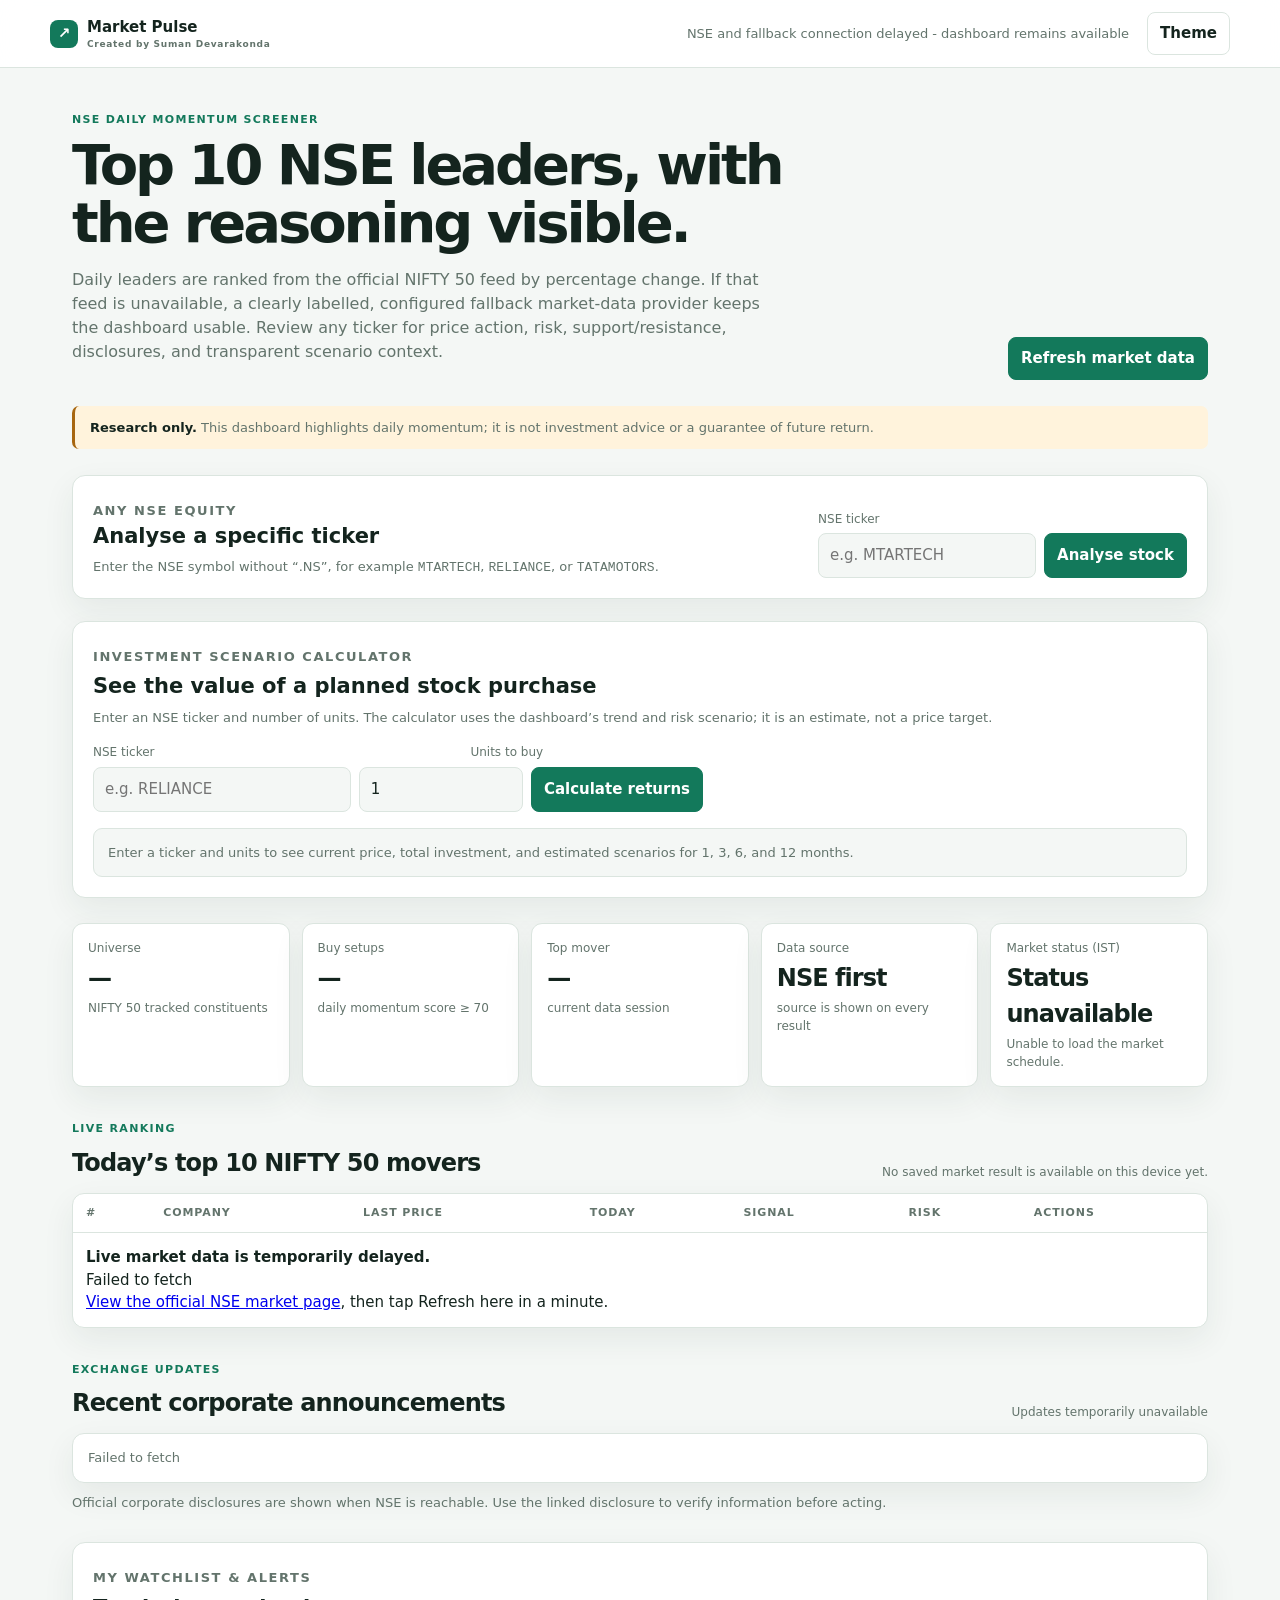
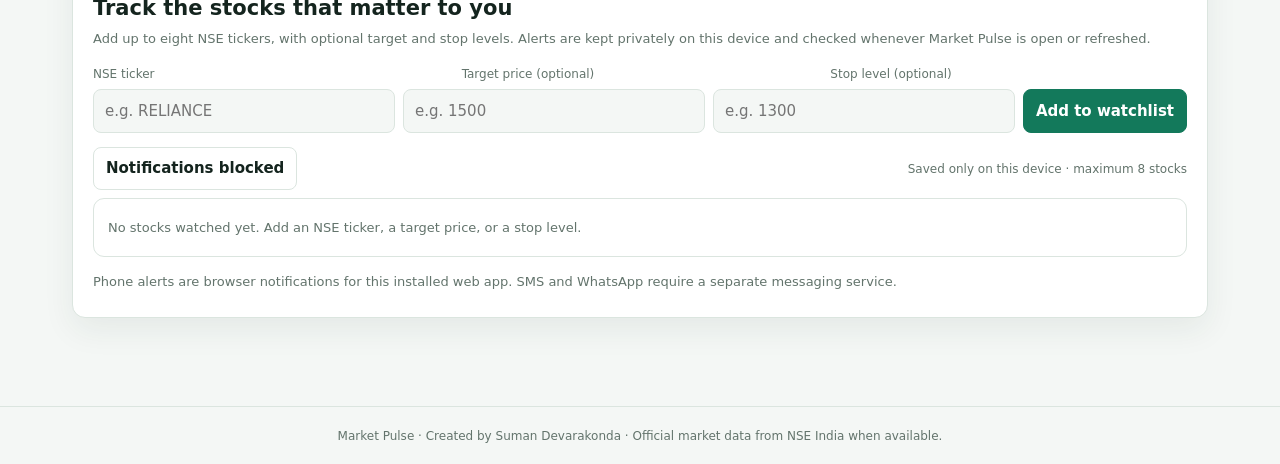
==== commit e32373dd: "Add files via upload" ====
--- a/index.html
+++ b/index.html
@@ -23,6 +23,7 @@
   </main>
   <dialog id="review-modal"><div class="modal-header"><span id="modal-kicker">NSE STOCK REVIEW</span><button id="modal-close" class="ghost-button" type="button">Close</button></div><div id="modal-content"></div></dialog>
   <footer>Market Pulse · Created by Suman Devarakonda · Official market data from NSE India when available.</footer>
-  <script src="app.js"></script>
+<script src="config.js"></script>
+<script src="app.js"></script>
 </body>
 </html>
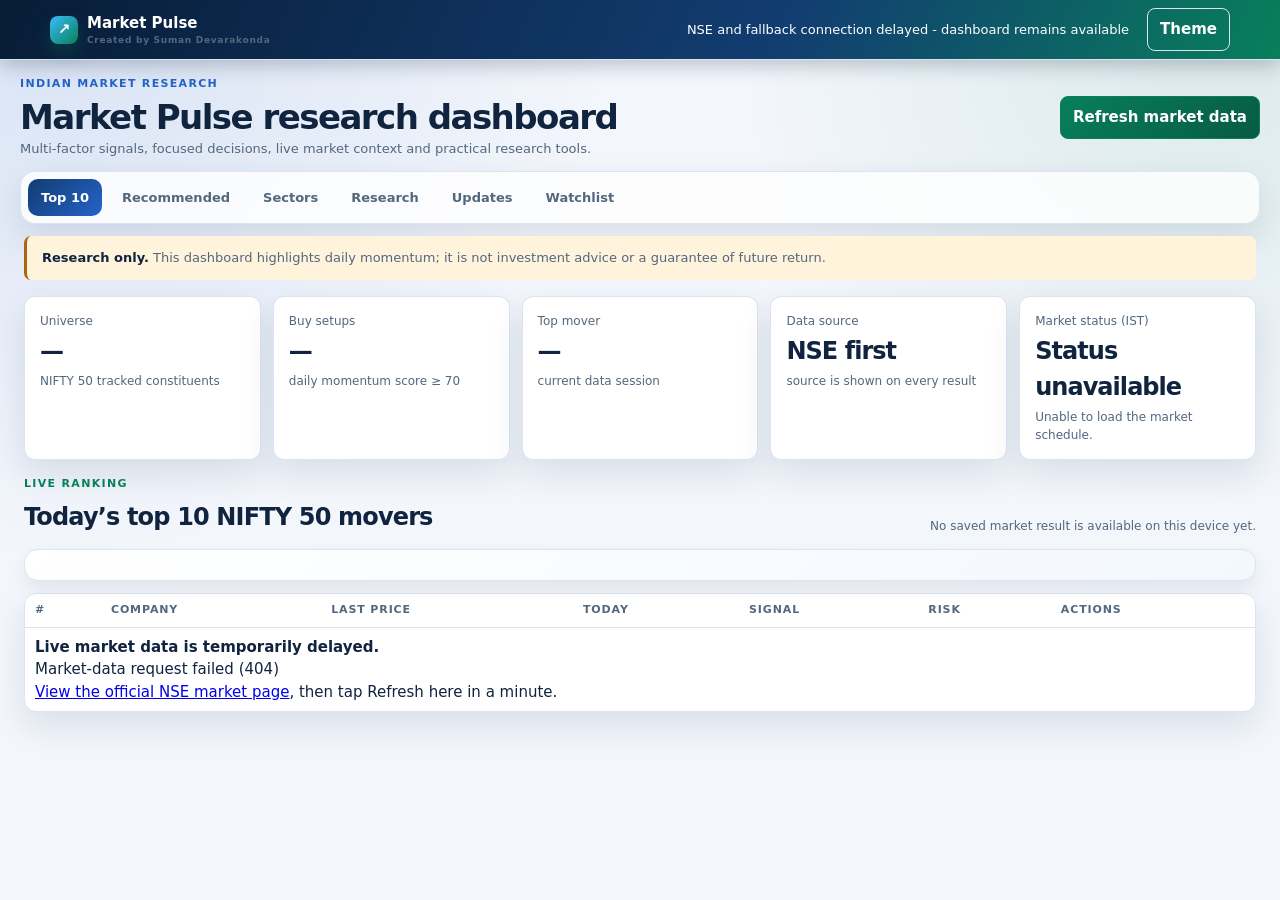
==== commit d3d0d96a: "Add files via upload" ====
--- a/index.html
+++ b/index.html
@@ -3,7 +3,7 @@
 <head>
   <meta charset="utf-8"><meta name="viewport" content="width=device-width,initial-scale=1">
   <meta name="theme-color" content="#10261f"><meta name="description" content="NSE daily momentum research and stock analysis.">
-  <link rel="manifest" href="manifest.webmanifest"><link rel="icon" href="icon.svg" type="image/svg+xml"><link rel="stylesheet" href="styles.css"><style>.metric-grid{grid-template-columns:repeat(auto-fit,minmax(170px,1fr))}.session-status{letter-spacing:-.03em}.session-open{color:var(--green)}.session-pre-open,.session-closing{color:var(--amber)}.session-closed{color:var(--red)}.updates-card{margin-top:34px}.updates-list{margin-top:12px;border:1px solid var(--line);border-radius:12px;background:var(--surface);box-shadow:var(--shadow)}.update-row{display:grid;grid-template-columns:125px 1fr auto;gap:12px;align-items:center;padding:13px 15px;border-bottom:1px solid var(--line);color:var(--ink);text-decoration:none;font-size:13px}.update-row:last-child{border-bottom:0}.update-row:hover{background:color-mix(in srgb,var(--green-soft) 55%,transparent)}.update-row strong{color:var(--green);font-size:12px}.update-row small{color:var(--muted);white-space:nowrap}.updates-empty,.updates-disclaimer{margin:0;padding:14px 15px;color:var(--muted);font-size:13px}.updates-disclaimer{padding:10px 0 0}@media(max-width:720px){.update-row{grid-template-columns:1fr;gap:3px;padding:12px}.update-row small{white-space:normal}}</style>
+  <link rel="manifest" href="manifest.webmanifest"><link rel="icon" href="icon.svg" type="image/svg+xml"><link rel="stylesheet" href="styles.css?v=39.23"><style>.metric-grid{grid-template-columns:repeat(auto-fit,minmax(170px,1fr))}.session-status{letter-spacing:-.03em}.session-open{color:var(--green)}.session-pre-open,.session-closing{color:var(--amber)}.session-closed{color:var(--red)}.updates-card{margin-top:34px}.updates-list{margin-top:12px;border:1px solid var(--line);border-radius:12px;background:var(--surface);box-shadow:var(--shadow)}.update-row{display:grid;grid-template-columns:125px 1fr auto;gap:12px;align-items:center;padding:13px 15px;border-bottom:1px solid var(--line);color:var(--ink);text-decoration:none;font-size:13px}.update-row:last-child{border-bottom:0}.update-row:hover{background:color-mix(in srgb,var(--green-soft) 55%,transparent)}.update-row strong{color:var(--green);font-size:12px}.update-row small{color:var(--muted);white-space:nowrap}.updates-empty,.updates-disclaimer{margin:0;padding:14px 15px;color:var(--muted);font-size:13px}.updates-disclaimer{padding:10px 0 0}@media(max-width:720px){.update-row{grid-template-columns:1fr;gap:3px;padding:12px}.update-row small{white-space:normal}}</style>
   <title>Market Pulse | NSE Research</title>
   <style>.investment-card{margin:22px 0;padding:20px;background:var(--surface);border:1px solid var(--line);border-radius:13px;box-shadow:var(--shadow)}.investment-card h2{margin:0;font-size:21px}.investment-card p{margin:5px 0;color:var(--muted);font-size:13px}.investment-card form{display:grid;grid-template-columns:1.1fr .7fr;gap:6px 12px;max-width:610px;margin-top:16px}.investment-card label{font-size:12px;color:var(--muted)}.investment-inputs{grid-column:1/-1;display:grid;grid-template-columns:1.1fr .7fr auto;gap:8px}.investment-inputs input{min-width:0;padding:10px 11px;background:var(--bg);border:1px solid var(--line);border-radius:8px;color:var(--ink);font:inherit}.investment-result{margin-top:16px;padding:14px;background:var(--bg);border:1px solid var(--line);border-radius:9px;color:var(--muted);font-size:13px}.investment-summary{display:flex;flex-wrap:wrap;gap:18px;margin-bottom:12px}.investment-summary strong{display:block;color:var(--ink);font-size:17px}.scenario-table{width:100%;min-width:0;font-size:12px}.scenario-table th,.scenario-table td{padding:8px;text-align:left}.scenario-table th{font-size:10px}.scenario-table td{border-bottom:1px solid var(--line)}.scenario-table tr:last-child td{border-bottom:0}@media(max-width:720px){.investment-inputs{grid-template-columns:1fr}.investment-card form{grid-template-columns:1fr}.investment-inputs input,.investment-inputs button{width:100%}}</style>
   <style>.scenario-table small{display:block;margin-top:2px;color:var(--muted);font-size:11px}.investment-summary span{display:block;color:var(--muted);font-size:11px}</style>
@@ -23,7 +23,21 @@
   </main>
   <dialog id="review-modal"><div class="modal-header"><span id="modal-kicker">NSE STOCK REVIEW</span><button id="modal-close" class="ghost-button" type="button">Close</button></div><div id="modal-content"></div></dialog>
   <footer>Market Pulse · Created by Suman Devarakonda · Official market data from NSE India when available.</footer>
-<script src="config.js"></script>
-<script src="app.js"></script>
+<script src="config.js?v=39.23"></script>
+<script src="app.js?v=39.23"></script>
 </body>
 </html>
+
+
+
+
+
+
+
+
+
+
+
+
+
+
--- a/styles.css
+++ b/styles.css
@@ -1 +1,139 @@
 :root{--bg:#f4f7f5;--surface:#fff;--ink:#14241e;--muted:#63746c;--line:#dbe5df;--green:#13795b;--green-soft:#e5f4ed;--amber:#a76610;--amber-soft:#fff3dc;--red:#ba3c45;--red-soft:#fbeaec;--blue:#2c6cbe;--blue-soft:#eaf2fd;--shadow:0 12px 32px #18332612}body.night{--bg:#0c1713;--surface:#12211b;--ink:#ecf7f1;--muted:#a5bab0;--line:#294238;--green:#54d49e;--green-soft:#123d2d;--amber:#ffc561;--amber-soft:#453613;--red:#ff9ba1;--red-soft:#47232a;--blue:#9bc6ff;--blue-soft:#172f4f;--shadow:0 12px 32px #0008}*{box-sizing:border-box}body{margin:0;background:var(--bg);color:var(--ink);font:15px/1.5 Inter,ui-sans-serif,system-ui,-apple-system,"Segoe UI",sans-serif}.topbar{height:68px;display:flex;align-items:center;gap:18px;padding:0 max(20px,calc((100vw - 1180px)/2));border-bottom:1px solid var(--line);background:color-mix(in srgb,var(--surface) 92%,transparent);position:sticky;top:0;z-index:5;backdrop-filter:blur(14px)}.brand{font-weight:800;display:flex;gap:9px;align-items:center}.brand-mark{display:grid;place-items:center;width:28px;height:28px;border-radius:8px;background:var(--green);color:#fff}.brand small{display:block;color:var(--muted);font-size:9px;letter-spacing:.08em}.market-status{margin-left:auto;color:var(--muted);font-size:13px}.ghost-button,.primary-button{font:inherit;font-weight:750;border-radius:8px;padding:9px 12px;cursor:pointer}.ghost-button{color:var(--ink);background:transparent;border:1px solid var(--line)}.primary-button{background:var(--green);border:1px solid var(--green);color:#fff}main{max-width:1180px;margin:auto;padding:44px 22px 58px}.hero{display:flex;align-items:end;justify-content:space-between;gap:25px}.eyebrow{margin:0 0 7px;color:var(--green);font-weight:800;font-size:11px;letter-spacing:.12em}.hero h1{max-width:760px;margin:0;font-size:clamp(34px,5vw,56px);letter-spacing:-.055em;line-height:1.04}.hero p:not(.eyebrow){max-width:710px;color:var(--muted);font-size:16px}.disclaimer{margin:26px 0;padding:12px 15px;border-left:3px solid var(--amber);background:var(--amber-soft);border-radius:7px;color:var(--muted);font-size:13px}.disclaimer strong{color:var(--ink)}.lookup-card,.assistant-card{margin:22px 0;padding:20px;background:var(--surface);border:1px solid var(--line);border-radius:13px;box-shadow:var(--shadow)}.lookup-card{display:flex;justify-content:space-between;gap:25px;align-items:end}.lookup-card h2,.assistant-card h2{margin:0;font-size:21px}.lookup-card p,.assistant-card p{margin:5px 0 0;color:var(--muted);font-size:13px}.lookup-card form{min-width:360px}.lookup-card label{display:block;font-size:12px;color:var(--muted);margin-bottom:5px}.input-row{display:flex;gap:8px}.input-row input{min-width:0;flex:1;padding:10px 11px;background:var(--bg);border:1px solid var(--line);border-radius:8px;color:var(--ink);font:inherit}.metric-grid{display:grid;grid-template-columns:repeat(4,1fr);gap:12px;margin:25px 0}.metric-grid article{padding:15px;background:var(--surface);border:1px solid var(--line);border-radius:11px;box-shadow:var(--shadow)}.metric-grid span,.metric-grid small{display:block;color:var(--muted);font-size:12px}.metric-grid strong{display:block;margin:3px 0;font-size:24px;letter-spacing:-.04em}.section-title{display:flex;align-items:end;justify-content:space-between;margin-top:34px}.section-title h2{margin:0;font-size:24px;letter-spacing:-.035em}.section-title span{font-size:12px;color:var(--muted)}.table-wrap{overflow:auto;margin-top:12px;border:1px solid var(--line);border-radius:12px;background:var(--surface);box-shadow:var(--shadow)}table{width:100%;border-collapse:collapse;min-width:760px}th{text-align:left;color:var(--muted);font-size:11px;letter-spacing:.08em;text-transform:uppercase;padding:11px 13px;border-bottom:1px solid var(--line)}td{padding:13px;border-bottom:1px solid var(--line)}tbody tr:last-child td{border-bottom:0}tbody tr:hover{background:color-mix(in srgb,var(--green-soft) 55%,transparent)}.company{font-weight:800}.company small{display:block;color:var(--muted);font-weight:400;font-size:12px}.positive{color:var(--green)}.negative{color:var(--red)}.signal,.risk-badge{display:inline-block;padding:4px 7px;border-radius:999px;font-weight:800;font-size:11px;letter-spacing:.05em}.signal.BUY{background:var(--green-soft);color:var(--green)}.signal.HOLD{background:var(--amber-soft);color:var(--amber)}.signal.REDUCE{background:var(--red-soft);color:var(--red)}.risk-badge{background:var(--blue-soft);color:var(--blue)}.review-button{padding:6px 9px;border:1px solid var(--line);border-radius:7px;background:var(--surface);color:var(--ink);font-weight:700;cursor:pointer}.assistant-card{margin-top:30px}.chat-history{max-height:210px;overflow:auto;margin:14px 0;padding-right:4px}.assistant-message,.user-message{max-width:88%;padding:9px 11px;border-radius:9px;margin:8px 0;font-size:13px}.assistant-message{background:var(--blue-soft);color:var(--ink)}.user-message{margin-left:auto;background:var(--green);color:#fff}dialog{width:min(940px,96vw);max-height:92vh;overflow:auto;padding:0;background:var(--surface);color:var(--ink);border:1px solid var(--line);border-radius:14px;box-shadow:0 28px 70px #0007}dialog::backdrop{background:#07120dcc}.modal-header{display:flex;justify-content:space-between;align-items:center;padding:16px 20px;border-bottom:1px solid var(--line);position:sticky;top:0;background:var(--surface);z-index:2}.modal-header span{font-weight:800;color:var(--green);font-size:12px;letter-spacing:.1em}.modal-body{padding:22px}.modal-title{display:flex;justify-content:space-between;gap:20px}.modal-title h2{font-size:28px;letter-spacing:-.04em;margin:0}.modal-title p{margin:3px 0;color:var(--muted)}.summary-cards{display:grid;grid-template-columns:repeat(4,1fr);gap:10px;margin:18px 0}.summary-cards article,.detail-section{padding:13px;background:var(--bg);border:1px solid var(--line);border-radius:9px}.summary-cards span{display:block;color:var(--muted);font-size:12px}.summary-cards strong{font-size:18px}.review-grid{display:grid;grid-template-columns:1.3fr .9fr;gap:14px}.detail-section h3{margin:0 0 9px;font-size:14px}.detail-section p,.detail-section li{color:var(--muted);font-size:13px}.detail-section ul{padding-left:18px;margin:6px 0}.levels{display:grid;grid-template-columns:repeat(2,1fr);gap:8px}.levels div{padding:9px;background:var(--surface);border-radius:7px}.levels span{display:block;color:var(--muted);font-size:11px}.levels strong{font-size:16px}.chart-shell{position:relative;margin-top:14px}.price-chart{width:100%;height:230px;display:block;background:var(--surface);border-radius:8px;touch-action:none}.chart-tip{position:absolute;pointer-events:none;background:var(--ink);color:var(--surface);border-radius:6px;padding:5px 7px;font-size:12px;opacity:0;transform:translate(-50%,-120%);white-space:nowrap}.calculator{display:flex;gap:8px;align-items:end}.calculator label{font-size:12px;color:var(--muted)}.calculator input{display:block;margin-top:4px;width:130px;padding:8px;border:1px solid var(--line);background:var(--surface);border-radius:7px;color:var(--ink)}.calc-result{margin-top:10px;font-size:13px;color:var(--muted)}.announcements a{display:block;padding:9px 0;border-bottom:1px solid var(--line);color:var(--ink);font-size:13px;text-decoration:none}.announcements a:last-child{border:0}.announcements small{display:block;color:var(--muted)}footer{border-top:1px solid var(--line);padding:20px;text-align:center;color:var(--muted);font-size:12px}@media(max-width:720px){main{padding:27px 14px 42px}.topbar{padding:0 14px}.market-status{display:none}.hero,.lookup-card{display:block}.hero .primary-button{margin-top:15px;width:100%}.lookup-card form{min-width:0;margin-top:17px}.input-row{flex-wrap:wrap}.input-row input,.input-row button{width:100%}.metric-grid{grid-template-columns:repeat(2,1fr);gap:8px}.metric-grid article{padding:12px}.metric-grid strong{font-size:20px}.table-wrap{margin-left:-14px;margin-right:-14px;border-radius:0;border-left:0;border-right:0}.review-grid{grid-template-columns:1fr}.summary-cards{grid-template-columns:repeat(2,1fr)}dialog{width:100vw;max-width:100vw;max-height:100vh;height:100vh;border-radius:0}.modal-body{padding:14px}.modal-title h2{font-size:23px}.calculator{flex-wrap:wrap}.calculator input,.calculator button{width:100%}}
+
+/* App-shell workspace: the document itself stays fixed; each focused tab owns
+   its own compact, accessible scroll area when a small screen needs it. */
+html,body{height:100%;overflow:hidden}body{overscroll-behavior:none}.topbar{height:60px}.app-shell{max-width:none;height:calc(100dvh - 60px);margin:0;padding:16px max(16px,calc((100vw - 1240px)/2));display:grid;grid-template-rows:auto auto minmax(0,1fr);gap:12px;overflow:hidden}.workspace-header{display:flex;justify-content:space-between;align-items:center;gap:20px}.workspace-header h1{margin:0;font-size:clamp(25px,3vw,34px);line-height:1.05;letter-spacing:-.045em}.workspace-header p:not(.eyebrow){margin:4px 0 0;color:var(--muted);font-size:13px}.workspace-header .primary-button{white-space:nowrap}.workspace-tabs{display:flex;gap:7px;padding:5px;border:1px solid var(--line);border-radius:11px;background:var(--surface);box-shadow:var(--shadow);overflow-x:auto}.workspace-tab,.sector-tab{border:0;background:transparent;color:var(--muted);font:inherit;font-size:13px;font-weight:800;white-space:nowrap;cursor:pointer;border-radius:7px;padding:8px 12px}.workspace-tab:hover,.sector-tab:hover{color:var(--ink);background:var(--green-soft)}.workspace-tab.is-active,.sector-tab.is-active{background:var(--green);color:#fff}.tab-panels{min-height:0}.tab-panel{height:100%;overflow:auto;padding:0 4px 12px;scrollbar-color:var(--line) transparent;scrollbar-width:thin}.tab-panel[hidden]{display:none}.tab-panel .disclaimer{margin:0 0 16px}.tab-panel .metric-grid{margin:0 0 16px}.tab-panel .section-title{margin-top:0}.tab-panel .lookup-card,.tab-panel .investment-card,.tab-panel .updates-card,.tab-panel .watchlist-card{margin:0 0 16px}.tab-panel .screening{padding-bottom:4px}.sector-tabs{display:flex;gap:7px;flex-wrap:wrap;margin:16px 0 10px}.sector-tab{border:1px solid var(--line);background:var(--surface)}.sector-insight{padding:10px 12px;border-left:3px solid var(--blue);border-radius:7px;background:var(--blue-soft);color:var(--muted);font-size:12px}.sector-table-wrap{margin-top:12px}.table-subtext{display:block;margin-top:3px;color:var(--muted);font-size:10px;font-weight:500}.sector-heading span{max-width:50%;text-align:right}.updates-card{padding-top:0}.watchlist-card{margin-top:0!important}footer{display:none}@media(max-width:720px){.topbar{height:56px}.app-shell{height:calc(100dvh - 56px);padding:12px 12px 8px;gap:9px}.workspace-header{display:block}.workspace-header h1{font-size:23px}.workspace-header p:not(.eyebrow){display:none}.workspace-header .primary-button{position:absolute;top:9px;right:12px;padding:7px 9px;font-size:12px}.workspace-tabs{padding:4px;gap:3px}.workspace-tab{font-size:12px;padding:7px 10px}.tab-panel{padding:0 2px 8px}.tab-panel .table-wrap{margin-left:0;margin-right:0;border-radius:10px;border:1px solid var(--line)}.sector-tabs{flex-wrap:nowrap;overflow-x:auto;padding-bottom:3px;margin-top:12px}.sector-tab{font-size:12px;padding:7px 9px}.sector-heading{align-items:flex-start;gap:12px}.sector-heading span{max-width:48%;font-size:11px}.tab-panel .lookup-card,.tab-panel .investment-card,.tab-panel .updates-card,.tab-panel .watchlist-card{padding:15px}.tab-panel .metric-grid{margin-bottom:12px}}
+@media(max-width:720px){.workspace-header{display:flex!important;align-items:center!important;justify-content:space-between!important;gap:10px!important}.workspace-header .eyebrow,.workspace-header p:not(.eyebrow){display:none!important}.workspace-header h1{max-width:230px!important;font-size:22px!important}.workspace-header .primary-button{position:static!important;width:auto!important;margin:0!important;padding:7px 9px!important;font-size:12px!important;flex:0 0 auto!important}}
+.app-shell,.tab-panels,.tab-panel{min-width:0!important}.app-shell{width:100%!important}.tab-panel .table-wrap{max-width:100%!important}
+
+/* Fixed, one-screen workspace: pagination replaces long panel and table scrolling. */
+.workspace-tabs,.sector-tabs,.tab-panel,.table-wrap,.chat-history,dialog{overflow:hidden!important}.tab-panel{padding-bottom:0!important}.tab-panel .table-wrap th,.tab-panel .table-wrap td{padding:8px 10px}.stock-card-list{display:none}.data-pager{display:flex;align-items:center;justify-content:flex-end;gap:9px;min-height:32px;margin-top:9px;color:var(--muted);font-size:12px}.pager-button{padding:6px 10px;border:1px solid var(--line);border-radius:7px;background:var(--surface);color:var(--ink);font:inherit;font-size:12px;font-weight:750;cursor:pointer}.pager-button:disabled{cursor:not-allowed;opacity:.45}.modal-tabs{display:flex;gap:5px;padding:5px;margin:14px 0 10px;border:1px solid var(--line);border-radius:10px;background:var(--surface)}.modal-tab{flex:1;border:0;border-radius:6px;padding:7px 9px;background:transparent;color:var(--muted);font:inherit;font-size:12px;font-weight:800;cursor:pointer;white-space:nowrap}.modal-tab.is-active{background:var(--green);color:#fff}.modal-panel{margin-top:0}.modal-body-fixed{overflow:hidden}.research-label{margin:0 0 4px!important;color:var(--green)!important;font-size:10px!important;font-weight:850!important;letter-spacing:.11em}.research-brief h3{margin:0 0 7px;font-size:17px}.evidence-columns{display:grid;grid-template-columns:1fr 1fr;gap:10px;margin-top:10px}.evidence-columns>div{padding:10px;border-radius:7px;background:var(--surface)}.evidence-columns h4{margin:0;font-size:12px}.evidence-columns ul{margin:6px 0 0}.evidence-columns li{margin:5px 0}.method-note{margin:10px 0 0!important}.decision-map{display:grid;grid-template-columns:repeat(3,1fr);gap:9px}.decision-map>div{padding:10px;border-radius:7px;background:var(--surface)}.decision-map span,.decision-map small{display:block;color:var(--muted);font-size:11px}.decision-map strong{display:block;font-size:16px}.levels small{display:block;color:var(--muted);font-size:10px}.chart-section p{margin-bottom:7px}
+@media(max-width:860px){.tab-panel .table-wrap{display:none!important}.stock-card-list{display:grid;gap:9px}.stock-card{padding:12px;border:1px solid var(--line);border-radius:11px;background:var(--surface);box-shadow:var(--shadow)}.stock-card-heading{display:flex;align-items:flex-start;justify-content:space-between;gap:10px}.stock-card-heading>div>strong{display:block;font-size:16px}.stock-card-heading small{display:block;color:var(--muted);font-size:11px}.stock-rank{display:inline-block;margin-right:6px;color:var(--green);font-size:11px;font-weight:850}.stock-card-metrics{display:grid;grid-template-columns:repeat(3,minmax(0,1fr));gap:7px;margin-top:10px}.stock-card-metrics>div{min-width:0;padding:8px;background:var(--bg);border-radius:7px}.stock-card-metrics span,.stock-card-metrics small{display:block;color:var(--muted);font-size:10px}.stock-card-metrics strong{display:block;overflow:hidden;text-overflow:ellipsis;white-space:nowrap;font-size:13px}.stock-card-actions{display:flex;gap:6px;margin-top:10px}.stock-card-actions button{padding:6px 8px;font-size:11px}.card-message{margin:0;padding:14px;border:1px solid var(--line);border-radius:10px;background:var(--surface);color:var(--muted)}.workspace-tabs{display:grid;grid-template-columns:repeat(5,minmax(0,1fr));gap:3px}.workspace-tab{padding:7px 3px;font-size:10px;overflow:hidden;text-overflow:ellipsis}.sector-tabs{display:grid;grid-template-columns:repeat(3,minmax(0,1fr));gap:5px}.sector-tab{padding:7px 3px;font-size:11px;overflow:hidden;text-overflow:ellipsis}.sector-heading{margin-bottom:0}.sector-heading h2{font-size:20px}.sector-heading .eyebrow{margin-bottom:3px}.sector-insight{margin-top:8px}.data-pager{margin-top:7px}.tab-panel .metric-grid{gap:6px}.tab-panel .metric-grid article{min-height:58px;padding:8px}.tab-panel .metric-grid article:nth-child(n+4){display:none}.tab-panel .metric-grid strong{font-size:17px}.tab-panel .metric-grid small{font-size:10px}.tab-panel .section-title h2{font-size:20px}.tab-panel .section-title span{font-size:10px}.tab-panel .disclaimer{padding:8px 10px;font-size:11px}.lookup-card h2,.investment-card h2,.watchlist-card h2{font-size:19px}.updates-disclaimer,.watchlist-disclaimer,.watchlist-card>div>p:not(.eyebrow){display:none}.watch-row{font-size:12px}.watch-row .watch-actions{gap:5px}.watch-row .watch-actions button{padding:5px 7px;font-size:11px}.modal-header{padding:10px 14px}.modal-header .ghost-button{padding:6px 9px;font-size:12px}dialog{height:auto!important;max-height:100dvh!important;overflow:hidden!important}.modal-body{padding:12px}.modal-title h2{font-size:21px}.modal-title p{font-size:11px}.summary-cards{gap:6px;margin:10px 0}.summary-cards article{padding:8px}.summary-cards strong{font-size:15px}.modal-tabs{margin:10px 0 8px;padding:4px}.modal-tab{padding:6px 3px;font-size:10px}.evidence-columns{grid-template-columns:1fr;gap:6px}.evidence-columns>div{padding:8px}.evidence-columns li{font-size:11px;margin:3px 0}.research-brief>p,.detail-section>p{font-size:11px}.decision-hero{margin:10px 0;padding:11px}.decision-hero h3{font-size:16px}.decision-hero p{font-size:11px}.decision-map{gap:6px}.decision-map>div{padding:7px}.decision-map strong{font-size:13px}.chart-shell{margin-top:8px}.price-chart{height:190px}.calculator{gap:6px}.calculator label{font-size:11px}.calculator input{width:105px;padding:6px}.calculator .primary-button{padding:7px 8px;font-size:12px}.calc-result{font-size:11px}.announcements a{padding:6px 0;font-size:11px}.announcements small{font-size:10px}}
+@media(max-width:430px){.workspace-header h1{max-width:206px!important;font-size:20px!important}.workspace-header .primary-button{padding:7px!important}.stock-card-metrics{gap:5px}.stock-card-metrics>div{padding:6px}.stock-card-metrics strong{font-size:12px}.stock-card-metrics small{font-size:9px}.stock-card-actions button{padding:6px;font-size:10px}.modal-title{gap:8px}.modal-title .signal{height:max-content}.summary-cards article{padding:7px}.modal-tab{font-size:9px}.price-chart{height:176px}}
+.research-tabs{display:flex;gap:5px;padding:5px;margin:0 0 10px;border:1px solid var(--line);border-radius:10px;background:var(--surface)}.research-tab{flex:1;border:0;border-radius:6px;padding:8px;background:transparent;color:var(--muted);font:inherit;font-size:12px;font-weight:800;cursor:pointer}.research-tab.is-active{background:var(--green);color:#fff}.research-pane[hidden]{display:none!important}@media(max-width:860px){.research-tab{padding:7px;font-size:11px}.tab-panel .research-pane{margin-bottom:0!important}.research-pane .investment-result{margin-top:10px;padding:10px;font-size:11px}.research-pane .investment-summary{gap:8px}.research-pane .investment-summary strong{font-size:14px}.research-pane .scenario-table th,.research-pane .scenario-table td{padding:5px;font-size:10px}}
+
+/* v35 refined mobile workspace */
+:root{--bg:#edf4f1;--surface:#ffffff;--surface-soft:#f5f9f7;--ink:#10243d;--muted:#51677b;--line:#d6e4df;--green:#047857;--green-dark:#03543f;--teal:#0f766e;--gold:#c58a1b;--danger:#b83b4a;--shadow:0 14px 34px rgba(16,36,61,.10)}
+html,body{height:auto!important;min-height:100%;overflow-x:hidden!important;overflow-y:auto!important}
+body{background:radial-gradient(circle at 8% 0%,rgba(16,185,129,.13),transparent 32rem),radial-gradient(circle at 92% 7%,rgba(197,138,27,.12),transparent 25rem),var(--bg);color:var(--ink)}
+.app-shell{height:auto!important;min-height:100dvh;overflow:visible!important}
+.topbar{background:linear-gradient(115deg,#0a1d37,#123354 62%,#0f766e);box-shadow:0 5px 20px rgba(10,29,55,.22)}
+.brand-mark{background:linear-gradient(135deg,#10b981,#047857);box-shadow:0 8px 18px rgba(4,120,87,.32)}
+.button-primary,.signal-pill.buy{background:linear-gradient(135deg,#059669,#047857)!important;box-shadow:0 7px 15px rgba(4,120,87,.18)}
+.workspace-tabs,.sector-tabs,.tab-panel,.table-wrap{overflow:visible!important}
+.tab-panel{height:auto!important;min-height:0!important;padding-bottom:28px!important}
+.dashboard-card,.market-card,.research-card,.stat-card{box-shadow:var(--shadow);border-color:rgba(16,36,61,.09)}
+.data-pager{display:flex!important;position:relative!important;z-index:3;align-items:center;justify-content:space-between;gap:10px;width:100%;margin:14px 0 12px;padding:10px 12px;border:1px solid var(--line);border-radius:14px;background:linear-gradient(135deg,#f9fcfb,#eef7f3);box-shadow:0 7px 17px rgba(16,36,61,.07)}
+.pager-button{min-width:92px;min-height:40px;padding:8px 12px;border:1px solid #b6d5ca;border-radius:10px;background:#fff;color:var(--green-dark);font-weight:800;white-space:nowrap}
+.pager-button:not(:disabled):hover{background:#e7f6ef;border-color:#70b99f}.pager-button:disabled{opacity:.42;cursor:not-allowed}.pager-status{flex:1;text-align:center;color:var(--muted);font-size:.88rem;white-space:nowrap}.pager-status strong{color:var(--ink)}
+dialog{max-height:92dvh!important;overflow:auto!important}.modal-body-fixed{overflow:visible!important}
+body.night-mode{--bg:#091a2a;--surface:#10253a;--surface-soft:#142d44;--ink:#e9f4ef;--muted:#aac1d0;--line:#27495b;background:radial-gradient(circle at 10% 0%,rgba(16,185,129,.16),transparent 34rem),#091a2a}
+body.night-mode .data-pager{background:linear-gradient(135deg,#102b42,#12364a)}body.night-mode .pager-button{background:#163149;color:#bde7d8;border-color:#356b69}body.night-mode .pager-button:not(:disabled):hover{background:#1c4b58}
+@media(max-width:640px){.app-shell{padding-bottom:22px}.tab-panel{padding:14px 12px 28px!important}.stock-card-list{display:grid!important;grid-template-columns:1fr!important;gap:12px}.data-pager{position:sticky!important;top:6px;min-height:60px;margin:10px 0 12px;padding:9px;box-shadow:0 10px 22px rgba(16,36,61,.13)}.pager-button{min-width:76px;padding:8px 9px;font-size:.81rem}.pager-status{font-size:.78rem}.market-card,.research-card,.dashboard-card,.stat-card{border-radius:16px}.levels-grid,.calculator-grid,.analysis-grid{grid-template-columns:1fr!important}.modal-body-fixed{max-height:none!important}.workspace-tab{min-width:0!important}}
+/* v38 research dashboard: refined colour system and readable mobile layout */
+:root{--bg:#f3f6fb;--surface:#ffffff;--surface-soft:#f7faff;--ink:#10233f;--muted:#53677f;--line:#dbe4f0;--green:#087f5b;--green-dark:#075b43;--blue:#2463c9;--gold:#bd7b16;--danger:#bd3f53;--shadow:0 14px 34px rgba(20,46,85,.11)}
+html,body{height:auto!important;min-height:100%;overflow-x:hidden!important;overflow-y:auto!important}body{background:radial-gradient(circle at 4% 0%,rgba(36,99,201,.13),transparent 35rem),radial-gradient(circle at 95% 3%,rgba(8,127,91,.10),transparent 30rem),var(--bg);color:var(--ink)}
+.topbar{background:linear-gradient(115deg,#081c36,#123d71 61%,#087f5b)!important;box-shadow:0 5px 20px rgba(8,28,54,.25)}.topbar,.topbar *{color:#fff}.brand-mark{background:linear-gradient(135deg,#38bdf8,#087f5b)!important;box-shadow:0 8px 18px rgba(8,127,91,.3)}.workspace-header h1{color:var(--ink)!important}.workspace-header .eyebrow{color:var(--blue)!important}.primary-button,.button-primary{background:linear-gradient(135deg,#087f5b,#075b43)!important;color:#fff!important}.app-shell,.tab-panels,.tab-panel,.table-wrap{height:auto!important;min-height:0!important;overflow:visible!important}.tab-panel{padding-bottom:28px!important}.workspace-tabs{display:flex!important;overflow-x:auto!important;gap:7px!important;padding:7px!important;border:1px solid var(--line)!important;border-radius:15px!important;background:rgba(255,255,255,.82)!important;box-shadow:var(--shadow)}.workspace-tab{flex:0 0 auto!important;padding:9px 13px!important;border-radius:10px!important;color:var(--muted)!important;font-weight:800!important}.workspace-tab.is-active{background:linear-gradient(135deg,#123d71,#2463c9)!important;color:#fff!important}.dashboard-card,.market-card,.research-card,.stat-card,.recommendations-card{border-color:rgba(16,35,63,.1)!important;box-shadow:var(--shadow)!important}.data-pager{display:flex!important;position:relative!important;align-items:center;justify-content:space-between;gap:10px;width:100%;margin:14px 0 12px;padding:10px 12px;border:1px solid var(--line);border-radius:14px;background:linear-gradient(135deg,#fff,#f3f8ff);box-shadow:0 7px 17px rgba(16,35,63,.07)}.pager-button{min-width:92px;min-height:40px;padding:8px 12px;border:1px solid #b9cae2;border-radius:10px;background:#fff;color:#123d71;font-weight:800;white-space:nowrap}.pager-button:not(:disabled):hover{background:#edf5ff;border-color:#6695d6}.pager-button:disabled{opacity:.42}.price-chart{display:block;width:100%;height:auto;min-height:235px;overflow:visible!important;background:linear-gradient(180deg,#fbfdff,#f4f8fd);border:1px solid var(--line);border-radius:12px}.chart-grid{stroke:#dbe5f1;stroke-dasharray:3 4}.chart-axis{fill:#637892;font-size:11px}.price-line{fill:none;stroke:#087f5b;stroke-width:3;stroke-linecap:round;stroke-linejoin:round}.ema-line{fill:none;stroke-width:2.2;stroke-linecap:round;stroke-linejoin:round}.ema20-line{stroke:#2463c9}.ema50-line{stroke:#bd7b16}.crosshair{stroke:#10233f;stroke-width:1;stroke-dasharray:3 3}.point{fill:#fff;stroke:#087f5b;stroke-width:3}.advanced-chart{margin-top:12px}.chart-legend{display:flex;flex-wrap:wrap;gap:12px;margin:8px 0;font-size:12px;font-weight:750}.chart-legend span::before{content:'';display:inline-block;width:17px;height:3px;margin:0 5px 3px 0;border-radius:4px;vertical-align:middle}.legend-price::before{background:#087f5b}.legend-ema20::before{background:#2463c9}.legend-ema50::before{background:#bd7b16}.legend-rsi::before{background:#8b5cf6}.chart-shell{position:relative}.chart-tip{position:absolute;z-index:3;max-width:184px;padding:8px 10px;border-radius:9px;background:#10233f;color:#fff!important;box-shadow:0 8px 18px rgba(8,28,54,.25);font-size:11px;line-height:1.45;pointer-events:none;opacity:0;transition:opacity .12s}.chart-tip *{color:#fff!important}.indicator-help,.method-note{color:var(--muted);font-size:12px;line-height:1.55}.technical-grid,.fundamental-grid,.score-breakdown,.recommendation-metrics{display:grid;grid-template-columns:repeat(3,minmax(0,1fr));gap:10px}.technical-grid>div,.fundamental-grid>div,.score-breakdown>div,.recommendation-metrics>div{padding:11px;border:1px solid var(--line);border-radius:10px;background:var(--surface-soft)}.technical-grid span,.technical-grid small,.fundamental-grid span,.fundamental-grid small,.score-breakdown span,.score-breakdown small,.recommendation-metrics span,.recommendation-metrics small{display:block;color:var(--muted);font-size:11px}.technical-grid strong,.fundamental-grid strong,.score-breakdown strong,.recommendation-metrics strong{display:block;margin:3px 0;font-size:17px;color:var(--ink)}.score-breakdown{grid-template-columns:1fr 1fr}.score-breakdown>div:first-child{border-top:3px solid var(--green)}.score-breakdown>div:last-child{border-top:3px solid var(--blue)}.recommendations-card{padding:20px;border:1px solid var(--line);border-radius:16px;background:var(--surface)}.recommendations-note{padding:11px 13px;border-left:4px solid var(--blue);border-radius:8px;background:#edf5ff;color:var(--muted);font-size:13px;line-height:1.5}.recommendation-list{display:grid;grid-template-columns:repeat(3,minmax(0,1fr));gap:14px;margin-top:16px}.recommendation-card{display:flex;flex-direction:column;padding:16px;border:1px solid #d7e2f1;border-radius:14px;background:linear-gradient(145deg,#fff,#f7faff);box-shadow:0 10px 24px rgba(20,46,85,.07)}.recommendation-header{display:flex;justify-content:space-between;gap:10px}.recommendation-header h3{margin:3px 0;font-size:22px}.recommendation-header p{margin:0;color:var(--muted);font-size:12px}.recommendation-card h4{margin:15px 0 6px;font-size:13px}.recommendation-card ul{margin:0;padding-left:18px;color:var(--muted);font-size:12px;line-height:1.5}.recommendation-card .stock-card-actions{margin-top:auto;padding-top:13px}.news-columns{display:grid;grid-template-columns:1fr 1fr;gap:14px}.news-columns section{padding:12px;border:1px solid var(--line);border-radius:11px;background:var(--surface-soft)}.news-columns h4{margin:0 0 8px;font-size:13px}.news-list a{display:block;padding:8px 0;border-bottom:1px solid var(--line);color:var(--ink);text-decoration:none;font-size:12px}.news-list a:last-child{border-bottom:0}.news-list a:hover strong{color:var(--blue)}.news-list strong,.news-list small{display:block}.news-list small,.news-empty{margin:4px 0;color:var(--muted);font-size:11px}.modal-body-rich{overflow:visible!important}.modal-body-rich .detail-section{margin-top:14px}.evidence-columns{display:grid;grid-template-columns:1fr 1fr;gap:12px}.evidence-columns>div{border:1px solid var(--line);border-radius:11px;background:var(--surface-soft);padding:12px}.evidence-columns>div:first-child{border-top:3px solid var(--green)}.evidence-columns>div:last-child{border-top:3px solid var(--gold)}.evidence-columns h4{margin:0;font-size:13px}.evidence-columns ul{margin:8px 0 0;padding-left:19px;font-size:12px;line-height:1.5}.decision-hero{background:linear-gradient(130deg,#102f57,#087f5b)!important;color:#fff!important}.decision-hero *{color:#fff!important}body.night{--bg:#09182c;--surface:#10243c;--surface-soft:#142d49;--ink:#ecf4ff;--muted:#aac0d8;--line:#294a69;background:#09182c}body.night .workspace-tabs,body.night .recommendations-card{background:#10243c!important}body.night .workspace-tab{color:#c4d6e9!important}body.night .technical-grid>div,body.night .fundamental-grid>div,body.night .score-breakdown>div,body.night .recommendation-metrics>div,body.night .news-columns section{background:#142d49}body.night .recommendation-card{background:#10243c}
+@media(max-width:760px){.app-shell{padding:12px!important}.workspace-header{display:block!important}.workspace-header h1{font-size:26px!important;max-width:none!important}.workspace-header p:not(.eyebrow){display:block!important;font-size:13px!important}.workspace-header .primary-button{position:static!important;margin-top:9px!important}.workspace-tabs{position:sticky;top:4px;z-index:5}.workspace-tab{padding:8px 11px!important;font-size:12px!important}.tab-panel{padding:14px 0 28px!important}.tab-panel .table-wrap{display:none!important}.stock-card-list{display:grid!important;grid-template-columns:1fr!important;gap:11px}.stock-card{padding:13px!important;border-radius:13px!important}.stock-card-metrics{grid-template-columns:repeat(3,minmax(0,1fr))!important}.stock-card-actions{flex-wrap:wrap}.stock-card-actions button{flex:1 1 30%;min-height:38px}.recommendations-card{padding:15px}.recommendation-list{grid-template-columns:1fr;gap:11px}.technical-grid,.fundamental-grid{grid-template-columns:repeat(2,minmax(0,1fr));gap:8px}.score-breakdown,.news-columns{grid-template-columns:1fr;gap:9px}.price-chart{min-height:190px}.chart-axis{font-size:13px}.chart-legend{gap:8px;font-size:11px}.modal-body{padding:13px!important}.modal-title h2{font-size:23px}.summary-cards{grid-template-columns:repeat(2,minmax(0,1fr))!important}.evidence-columns{grid-template-columns:1fr;gap:8px}.review-grid{grid-template-columns:1fr!important}.calculator{flex-wrap:wrap}.calculator label,.calculator input,.calculator .primary-button{width:100%!important}.calculator .primary-button{margin-top:4px}.levels{grid-template-columns:1fr 1fr!important}dialog{width:min(100%,720px)!important;max-height:94dvh!important;overflow:auto!important}}
+@media(max-width:390px){.workspace-header h1{font-size:23px!important}.stock-card-metrics{grid-template-columns:1fr 1fr!important}.technical-grid,.fundamental-grid{grid-template-columns:1fr!important}.levels{grid-template-columns:1fr!important}.summary-cards{grid-template-columns:1fr 1fr!important}}
+.recommendation-news-v38{margin-top:16px;padding:14px;border:1px solid var(--line);border-radius:12px;background:var(--surface-soft)}.recommendation-news-v38 h3{margin:2px 0 8px;font-size:16px}
+
+/* v39: one reliable scroll owner for long stock reviews. */
+dialog#review-modal{display:none;grid-template-rows:auto minmax(0,1fr);width:min(940px,96vw);height:min(92dvh,920px);max-height:92dvh;overflow:hidden!important;overscroll-behavior:contain}
+dialog#review-modal[open]{display:grid}
+#modal-content{min-height:0;overflow-x:hidden;overflow-y:auto;-webkit-overflow-scrolling:touch;overscroll-behavior:contain;scrollbar-gutter:stable}
+.modal-header{flex:none}
+.modal-loading{min-height:180px;display:flex;align-items:center;justify-content:center;gap:14px;text-align:left}
+.modal-loading p{margin:3px 0 0;color:var(--muted)}
+.loading-spinner{width:28px;height:28px;flex:0 0 auto;border:3px solid var(--line);border-top-color:var(--green);border-radius:50%;animation:market-pulse-spin .75s linear infinite}
+@keyframes market-pulse-spin{to{transform:rotate(360deg)}}
+@media(max-width:760px){dialog#review-modal{width:100vw!important;height:100dvh!important;max-height:100dvh!important;border:0;border-radius:0}#modal-content{touch-action:pan-y}.price-chart{touch-action:pan-y!important}}
+@media(prefers-reduced-motion:reduce){.loading-spinner{animation-duration:1.5s}}
+
+/* v39.1 definitive scrolling: vertical wheel and touch gestures always have a scroll owner. */
+html,body{height:auto!important;min-height:100%!important;overflow-x:hidden!important;overflow-y:auto!important;overscroll-behavior-y:auto!important;touch-action:pan-y!important}
+body,.app-shell,.tab-panels,.tab-panel{max-height:none!important;overflow:visible!important;touch-action:pan-y!important;overscroll-behavior-y:auto!important}
+#review-modal{overflow:hidden!important;touch-action:pan-y!important}
+#modal-content{min-height:0!important;overflow-x:hidden!important;overflow-y:scroll!important;touch-action:pan-y!important;overscroll-behavior-y:contain!important;-webkit-overflow-scrolling:touch!important}
+#modal-content *:not(input):not(button):not(a){touch-action:pan-y!important}
+/* v39.3 explainable ML panels */
+.ml-panel{border-top:3px solid var(--blue)!important}.ml-probabilities{display:grid;grid-template-columns:repeat(3,1fr);gap:9px;margin:10px 0}.ml-probabilities>div,.recommendation-ml{padding:10px;border:1px solid var(--line);border-radius:9px;background:var(--surface-soft)}.ml-probabilities span,.recommendation-ml small{display:block;color:var(--muted);font-size:11px}.ml-probabilities strong{font-size:18px}.recommendation-ml{margin-top:12px}.recommendation-ml strong{display:block;font-size:12px;color:var(--blue)}
+/* v39.4 plain-language ML thesis explanation */
+.ml-probabilities>div.is-likely{border-color:var(--blue);box-shadow:0 0 0 2px color-mix(in srgb,var(--blue) 18%,transparent)}.ml-probabilities small{display:block;color:var(--muted);font-size:10px}.ml-thesis,.ml-reliability{margin:12px 0;padding:12px;border-left:4px solid var(--blue);border-radius:8px;background:var(--blue-soft)}.ml-thesis.support{border-left-color:var(--green);background:var(--green-soft)}.ml-thesis.challenge{border-left-color:var(--red);background:var(--red-soft)}.ml-thesis span{font-weight:850}.ml-thesis p,.ml-reliability p{margin:3px 0}.ml-reliability small{color:var(--muted)}.ml-guidance{padding:10px 12px;border-radius:8px;background:var(--amber-soft);color:var(--ink)!important}.ml-details{margin-top:10px;color:var(--muted);font-size:12px}.ml-details summary{cursor:pointer;font-weight:750;color:var(--blue)}.recommendation-ml.support{border-left:4px solid var(--green)}.recommendation-ml.challenge{border-left:4px solid var(--red)}
+/* v39.5 conversational conditional thesis */
+.market-thesis{border-top:3px solid var(--gold)!important}.thesis-callout{padding:12px;border-left:4px solid var(--gold);border-radius:9px;background:var(--amber-soft)}.thesis-callout.bullish{border-left-color:var(--green);background:var(--green-soft)}.thesis-callout.weak{border-left-color:var(--red);background:var(--red-soft)}.thesis-callout p{margin:4px 0 0}.thesis-steps{margin:12px 0;padding-left:20px}.thesis-steps li{margin:8px 0}.recommendation-thesis{margin-top:12px;padding:10px;border:1px solid var(--line);border-left:4px solid var(--gold);border-radius:9px;background:var(--amber-soft)}.recommendation-thesis strong,.recommendation-thesis small{display:block}.recommendation-thesis small{margin-top:4px;color:var(--muted)}
+
+/* v39.6 strict BUY shortlist */
+.buy-gate-empty{border-left:4px solid var(--gold)!important;line-height:1.6}.buy-gate-empty strong{color:var(--ink);font-size:14px}
+
+
+/* v39.7 same-day pattern setups */
+.intraday-section{margin-top:18px}.intraday-card{border-top:3px solid var(--blue)}.intraday-metrics{grid-template-columns:repeat(3,minmax(0,1fr))}.intraday-warning{padding:10px;border-radius:8px;background:var(--red-soft);color:var(--ink);font-size:12px}
+
+
+/* v39.8 chat-inspired conditional pattern view */
+.intraday-pattern-view{margin:12px 0;padding:11px;border-left:4px solid var(--green);border-radius:9px;background:var(--green-soft)}.intraday-pattern-view p{margin:4px 0}.intraday-pattern-view small{display:block;color:var(--muted)}
+
+
+/* v39.9 meaningful expandable risk explanation */
+.risk-summary{grid-column:auto;padding:0!important;border:1px solid var(--line);border-radius:9px;background:var(--bg)}.risk-summary summary{display:block;padding:8px;cursor:pointer;list-style:none}.risk-summary summary::-webkit-details-marker{display:none}.risk-summary summary span,.risk-summary summary strong{display:block}.risk-summary summary span{color:var(--muted);font-size:12px}.risk-summary summary strong{font-size:18px}.risk-summary[open]{grid-column:1/-1}.risk-detail{padding:11px;border-top:1px solid var(--line);background:var(--surface-soft)}.risk-detail p{margin:4px 0 8px!important}.risk-detail ul{margin:6px 0;padding-left:19px}.risk-detail small{color:var(--muted)}
+
+/* v39.11 validated same-day trade plans */
+.market-filter{display:grid;gap:5px;margin:0 0 16px;padding:14px 16px;border:1px solid var(--line);border-left:5px solid var(--amber);border-radius:12px;background:var(--surface)}
+.market-filter.supportive{border-left-color:var(--green)}.market-filter.weak{border-left-color:var(--red)}
+.market-filter span,.market-filter small,.rank-explanation span{color:var(--muted)}
+.setup-status{align-self:start;padding:7px 9px;border-radius:999px;font-size:11px;font-weight:800;letter-spacing:.04em}.setup-status.confirmed{color:var(--green);background:var(--green-soft)}
+.rank-explanation{display:grid;gap:3px;margin:12px 0;padding:10px 12px;border-radius:10px;background:color-mix(in srgb,var(--green-soft) 48%,transparent);font-size:13px}
+.rejected-setups{margin-top:18px;border:1px solid var(--line);border-radius:12px;background:var(--surface)}.rejected-setups>summary{cursor:pointer;padding:14px 16px;font-weight:750}.rejected-setups article{padding:13px 16px;border-top:1px solid var(--line)}.rejected-setups article>div{display:flex;justify-content:space-between;gap:12px}.rejected-setups p{margin:6px 0;color:var(--muted)}.rejected-setups ul{margin:7px 0 0;padding-left:20px}
+@media(max-width:640px){.market-filter,.rejected-setups article{padding:12px}.recommendation-header{align-items:flex-start}.setup-status{white-space:nowrap}}
+
+/* v39.12 backtest and personal risk controls */
+.risk-controls{display:grid;grid-template-columns:minmax(170px,1fr) minmax(170px,1fr) auto;gap:12px;align-items:end;margin:0 0 18px;padding:14px;border:1px solid var(--line);border-radius:12px;background:var(--surface)}.risk-controls label{display:grid;gap:6px;font-size:12px;font-weight:750}.risk-controls input{width:100%;padding:10px;border:1px solid var(--line);border-radius:8px;background:var(--background);color:var(--ink);font:inherit}.risk-controls>small{grid-column:1/-1;color:var(--muted)}
+.backtest-card{display:grid;gap:5px;margin:14px 0;padding:12px 14px;border:1px solid var(--line);border-left:5px solid var(--amber);border-radius:10px;background:color-mix(in srgb,var(--surface) 88%,var(--amber))}.backtest-card.historically-strong{border-left-color:var(--green)}.backtest-card.historically-poor{border-left-color:var(--red)}.backtest-card span,.backtest-card small{color:var(--muted)}
+@media(max-width:720px){.risk-controls{grid-template-columns:1fr}.risk-controls .primary-button{width:100%}}
+
+/* v39.13 intraday section layout correction */
+.intraday-section #intraday-list>.market-filter,.intraday-section #intraday-list>.risk-controls,.intraday-section #intraday-list>.buy-gate-empty,.intraday-section #intraday-list>.rejected-setups{grid-column:1/-1;width:100%;min-width:0;box-sizing:border-box}
+.intraday-section #intraday-list>.buy-gate-empty{margin:0;padding:16px 18px;border:1px solid var(--line);border-left:5px solid var(--gold)!important;border-radius:12px;background:var(--surface-soft)}
+.intraday-section .risk-controls .primary-button{min-width:104px;min-height:44px;white-space:nowrap}
+@media(max-width:900px){.intraday-section .risk-controls{grid-template-columns:1fr 1fr}.intraday-section .risk-controls .primary-button{grid-column:1/-1;width:100%}}
+@media(max-width:560px){.intraday-section .risk-controls{grid-template-columns:1fr}}
+
+/* v39.14 persistent watch-button state */
+.watch-button.is-watching,.watch-button.is-watching:disabled{opacity:1!important;border-color:#087f5b!important;background:#e7f7f0!important;color:#076448!important;cursor:default!important;box-shadow:inset 0 0 0 1px rgba(8,127,91,.12)}
+body.night .watch-button.is-watching,body.night .watch-button.is-watching:disabled{background:#123d35!important;color:#7ee2b8!important;border-color:#2aa879!important}
+
+/* v39.15 live Watchlist paper-trade monitor */
+.monitor-row{display:block!important;padding:16px!important;border:1px solid var(--line);border-radius:14px;background:var(--surface);box-shadow:var(--shadow)}
+.monitor-heading{display:flex;align-items:flex-start;justify-content:space-between;gap:14px}.monitor-heading>div>strong,.monitor-heading>div>small{display:block}.monitor-heading>div>strong{font-size:18px}.monitor-heading>div>small{margin-top:3px;color:var(--muted)}
+.monitor-status{flex:0 0 auto;padding:7px 10px;border-radius:999px;font-size:11px;font-weight:850;letter-spacing:.035em}.monitor-status.waiting{color:#94610b;background:#fff4d6}.monitor-status.confirmed,.monitor-status.target{color:#076448;background:#e1f6ed}.monitor-status.active{color:#1757a6;background:#e7f0ff}.monitor-status.failed{color:#a32626;background:#ffe8e8}.monitor-status.closed,.monitor-status.stale{color:var(--muted);background:var(--surface-soft)}
+.monitor-grid{display:grid;grid-template-columns:repeat(3,minmax(0,1fr));gap:10px;margin:14px 0}.monitor-grid>div{min-width:0;padding:11px;border:1px solid var(--line);border-radius:10px;background:var(--surface-soft)}.monitor-grid span,.monitor-grid small{display:block;color:var(--muted);font-size:11px}.monitor-grid strong{display:block;margin:3px 0;color:var(--ink);font-size:15px}
+.monitor-reason{margin:0 0 12px;padding:10px 12px;border-left:4px solid var(--blue);border-radius:8px;background:var(--blue-soft);font-size:12px}.monitor-row .watch-actions{display:flex;flex-wrap:wrap;gap:7px}.paper-enter,.paper-close,.paper-reset{border:1px solid var(--green);border-radius:8px;padding:7px 10px;background:var(--green-soft);color:var(--green);font:inherit;font-size:12px;font-weight:800;cursor:pointer}.paper-close{border-color:var(--gold);background:#fff4d6;color:#8b5b08}
+.monitor-timeline{margin-top:12px;border-top:1px solid var(--line);padding-top:10px}.monitor-timeline summary{cursor:pointer;color:var(--muted);font-size:12px;font-weight:750}.monitor-timeline>div{display:grid;grid-template-columns:120px 130px 1fr;gap:9px;padding:8px 0;border-bottom:1px solid var(--line);font-size:11px}.monitor-timeline time,.monitor-timeline span{color:var(--muted)}
+@media(max-width:720px){.monitor-grid{grid-template-columns:1fr}.monitor-heading{align-items:flex-start}.monitor-status{white-space:nowrap}.monitor-timeline>div{grid-template-columns:1fr;gap:2px}.monitor-row .watch-actions button{flex:1 1 42%;min-height:38px}}
+
+.monitor-grid small.neutral{color:var(--muted)!important}
+
+
+/* v39.18 Beginner Trade Coach */
+.beginner-coach{margin-top:14px;border:1px solid var(--line);border-radius:12px;background:var(--surface-soft);overflow:hidden}.beginner-coach>summary{display:flex;align-items:center;justify-content:space-between;gap:12px;padding:13px 14px;cursor:pointer;font-weight:800}.coach-outcome{padding:6px 9px;border-radius:999px;font-size:10px;letter-spacing:.03em}.coach-outcome.ready{color:#076448;background:#dcf7ea}.coach-outcome.waiting{color:#8b5b08;background:#fff1cb}.coach-outcome.failed{color:#a32626;background:#ffe4e4}.coach-body{padding:0 14px 14px}.coach-summary{margin:0 0 12px;padding:10px 12px;border-left:4px solid var(--blue);border-radius:8px;background:var(--blue-soft);font-size:12px;line-height:1.5}.coach-checks{display:grid;grid-template-columns:repeat(2,minmax(0,1fr));gap:8px}.coach-check{display:flex;align-items:flex-start;gap:9px;padding:10px;border:1px solid var(--line);border-radius:9px;background:var(--surface)}.coach-check>span{display:grid;place-items:center;flex:0 0 23px;height:23px;border-radius:50%;font-weight:900}.coach-check.pass>span{color:#076448;background:#dcf7ea}.coach-check.warn>span{color:#8b5b08;background:#fff1cb}.coach-check.fail>span{color:#a32626;background:#ffe4e4}.coach-check strong{font-size:12px}.coach-check p{margin:3px 0 0;color:var(--muted);font-size:11px;line-height:1.45}.during-coach{margin-top:12px;padding:12px;border:1px solid var(--line);border-radius:9px;background:var(--surface)}.during-coach h4{margin:0 0 7px}.during-coach ul{margin:0;padding-left:19px;color:var(--muted);font-size:11px;line-height:1.55}.coach-terms{margin-top:12px;padding-top:10px;border-top:1px solid var(--line)}.coach-terms>summary{cursor:pointer;color:var(--blue);font-size:12px;font-weight:750}.coach-terms dl{display:grid;grid-template-columns:repeat(2,minmax(0,1fr));gap:8px}.coach-terms dl>div{padding:9px;border-radius:8px;background:var(--surface)}.coach-terms dt{font-size:12px;font-weight:850}.coach-terms dd{margin:3px 0 0;color:var(--muted);font-size:11px;line-height:1.4}.save-coach-review{margin-top:12px;border:1px solid var(--blue);border-radius:8px;padding:8px 11px;background:var(--blue-soft);color:var(--blue);font:inherit;font-size:12px;font-weight:800;cursor:pointer}
+@media(max-width:720px){.beginner-coach>summary{align-items:flex-start}.coach-outcome{white-space:nowrap}.coach-checks,.coach-terms dl{grid-template-columns:1fr}}
+
+/* v39.19 compact expandable Watchlist */
+.compact-monitor{padding:0!important;overflow:hidden}.compact-monitor>summary{list-style:none}.compact-monitor>summary::-webkit-details-marker{display:none}.compact-monitor-summary{display:grid;grid-template-columns:minmax(180px,1.25fr) minmax(145px,.8fr) minmax(170px,1fr) minmax(185px,1fr) auto 18px;gap:14px;align-items:center;padding:13px 16px;cursor:pointer;background:var(--surface);transition:background .15s}.compact-monitor-summary:hover{background:var(--surface-soft)}.compact-monitor[open]>.compact-monitor-summary{border-bottom:1px solid var(--line);background:var(--surface-soft)}
+.compact-company,.compact-fact{min-width:0}.compact-company strong,.compact-company small,.compact-fact span,.compact-fact strong,.compact-fact small{display:block;overflow:hidden;text-overflow:ellipsis;white-space:nowrap}.compact-company strong{font-size:16px}.compact-company small,.compact-fact span,.compact-fact small{color:var(--muted);font-size:10px}.compact-fact strong{margin:3px 0;color:var(--ink);font-size:13px}.compact-chevron{width:9px;height:9px;border-right:2px solid var(--muted);border-bottom:2px solid var(--muted);transform:rotate(45deg);transition:transform .15s}.compact-monitor[open] .compact-chevron{transform:rotate(225deg)}
+.monitor-expanded{padding:13px 16px 16px}.expanded-meta{display:flex;justify-content:flex-end;gap:12px;margin-bottom:8px;color:var(--muted);font-size:10px}.compact-monitor .monitor-reason{margin-bottom:10px}.compact-monitor .beginner-coach{margin-top:10px}.compact-monitor .monitor-timeline{margin-top:10px}
+@media(max-width:980px){.compact-monitor-summary{grid-template-columns:minmax(150px,1.2fr) repeat(2,minmax(130px,1fr)) auto 18px}.compact-position{display:none}}
+@media(max-width:700px){.compact-monitor-summary{grid-template-columns:minmax(130px,1fr) minmax(105px,.75fr) auto 16px;gap:8px;padding:11px 12px}.compact-monitor-summary>.compact-fact:nth-of-type(3),.compact-position{display:none}.compact-company strong{font-size:14px}.compact-monitor-summary .monitor-status{font-size:9px;padding:5px 7px}.monitor-expanded{padding:11px 12px 13px}.expanded-meta{justify-content:flex-start;flex-wrap:wrap}.compact-monitor .watch-actions{display:grid;grid-template-columns:repeat(2,minmax(0,1fr))}.compact-monitor .watch-actions button{width:100%}}
+
+/* v39.20 compact sector Watchlist action */
+.watch-icon-button{display:inline-grid!important;place-items:center!important;flex:0 0 34px!important;width:34px!important;min-width:34px!important;height:34px!important;padding:0!important;border:1px solid var(--line)!important;border-radius:9px!important;background:var(--surface)!important;color:var(--green)!important;font-size:20px!important;line-height:1!important;cursor:pointer}.watch-icon-button:hover{border-color:var(--green)!important;background:var(--green-soft)!important}.watch-icon-button.is-watching,.watch-icon-button.is-watching:disabled{background:var(--green-soft)!important;color:var(--green)!important;opacity:1!important}.sector-table-wrap .stock-actions{white-space:nowrap}.sector-table-wrap .watch-icon-button{display:inline-grid!important;margin-left:4px;vertical-align:middle}
+
+/* v39.21 90-session ML sell analysis and ticker autocomplete */
+.ml-sell-panel{margin-top:12px;border:1px solid var(--line);border-radius:12px;background:var(--surface-soft);overflow:hidden}.ml-sell-panel>summary{display:flex;align-items:center;justify-content:space-between;gap:12px;padding:12px 14px;cursor:pointer;font-weight:800}.ml-sell-body{padding:0 14px 14px}.ml-sell-panel.open{padding:15px}.sell-analysis-head{display:grid;grid-template-columns:auto 1fr;gap:13px;align-items:start}.sell-analysis-head h3{margin:0;font-size:17px}.sell-analysis-head p{margin:5px 0 0;color:var(--muted);font-size:12px;line-height:1.5}.sell-action{display:inline-block;padding:6px 9px;border-radius:999px;font-size:10px;font-weight:900;letter-spacing:.035em;white-space:nowrap}.sell-action.hold{color:#076448;background:#dff6eb}.sell-action.protect{color:#8b5b08;background:#fff0c7}.sell-action.reduce{color:#a34a08;background:#ffead8}.sell-action.exit{color:#a32626;background:#ffe2e2}
+.sell-pattern-grid{display:grid;grid-template-columns:repeat(5,minmax(0,1fr));gap:8px;margin:13px 0}.sell-pattern-grid>div{padding:10px;border:1px solid var(--line);border-radius:9px;background:var(--surface)}.sell-pattern-grid span,.sell-pattern-grid small{display:block;color:var(--muted);font-size:10px}.sell-pattern-grid strong{display:block;margin:3px 0;font-size:13px}.sell-evidence,.sell-news-columns{display:grid;grid-template-columns:1fr 1fr;gap:10px}.sell-evidence>div,.sell-news-columns>div{padding:11px;border:1px solid var(--line);border-radius:9px;background:var(--surface)}.sell-evidence h4,.sell-news-context h4,.sell-news-columns h4{margin:0 0 7px;font-size:12px}.sell-evidence ul{margin:0;padding-left:18px;color:var(--muted);font-size:11px;line-height:1.5}.sell-news-context{margin-top:11px;padding-top:10px;border-top:1px solid var(--line)}.sell-news-summary{display:grid;gap:4px;margin-bottom:9px;padding:9px 10px;border-left:4px solid var(--blue);border-radius:7px;background:var(--blue-soft);font-size:11px}.sell-news-summary span{color:var(--muted)}.sell-news-columns a{display:block;padding:6px 0;border-bottom:1px solid var(--line);color:var(--ink);text-decoration:none;font-size:11px}.sell-news-columns a:last-child{border-bottom:0}.sell-news-columns a small{display:block;margin-top:2px;color:var(--muted)}
+#ticker-form{position:relative}.ticker-suggestions{position:absolute;z-index:30;left:0;right:0;top:calc(100% + 6px);max-height:310px;overflow:auto;border:1px solid var(--line);border-radius:11px;background:var(--surface);box-shadow:0 16px 35px rgba(8,28,54,.18)}.ticker-suggestions[hidden]{display:none}.ticker-suggestions button{display:grid;grid-template-columns:minmax(100px,.35fr) 1fr;gap:12px;width:100%;padding:10px 12px;border:0;border-bottom:1px solid var(--line);background:transparent;color:var(--ink);text-align:left;cursor:pointer}.ticker-suggestions button:last-child{border-bottom:0}.ticker-suggestions button:hover,.ticker-suggestions button.is-active{background:var(--green-soft)}.ticker-suggestions button strong{color:var(--green)}.ticker-suggestions button span{color:var(--muted)}.ticker-suggestions p{margin:0;padding:12px;color:var(--muted);font-size:12px}
+@media(max-width:800px){.sell-pattern-grid{grid-template-columns:repeat(2,minmax(0,1fr))}.sell-evidence,.sell-news-columns{grid-template-columns:1fr}.sell-analysis-head{grid-template-columns:1fr}.ml-sell-panel>summary{align-items:flex-start}.ticker-suggestions button{grid-template-columns:1fr;gap:2px}}
+
+.watch-loading-row{display:grid;grid-template-columns:minmax(150px,1fr) auto auto;gap:12px;align-items:center;padding:13px 15px;border-bottom:1px solid var(--line);background:var(--surface)}.watch-loading-row:last-child{border-bottom:0}.watch-loading-row strong,.watch-loading-row small{display:block}.watch-loading-row small{margin-top:3px;color:var(--muted);font-size:11px}.watch-loading-levels{display:flex;gap:10px;color:var(--muted);font-size:11px}@media(max-width:600px){.watch-loading-row{grid-template-columns:1fr auto}.watch-loading-levels{grid-column:1/-1;grid-row:2}.watch-loading-row .watch-remove{grid-column:2;grid-row:1}}
+
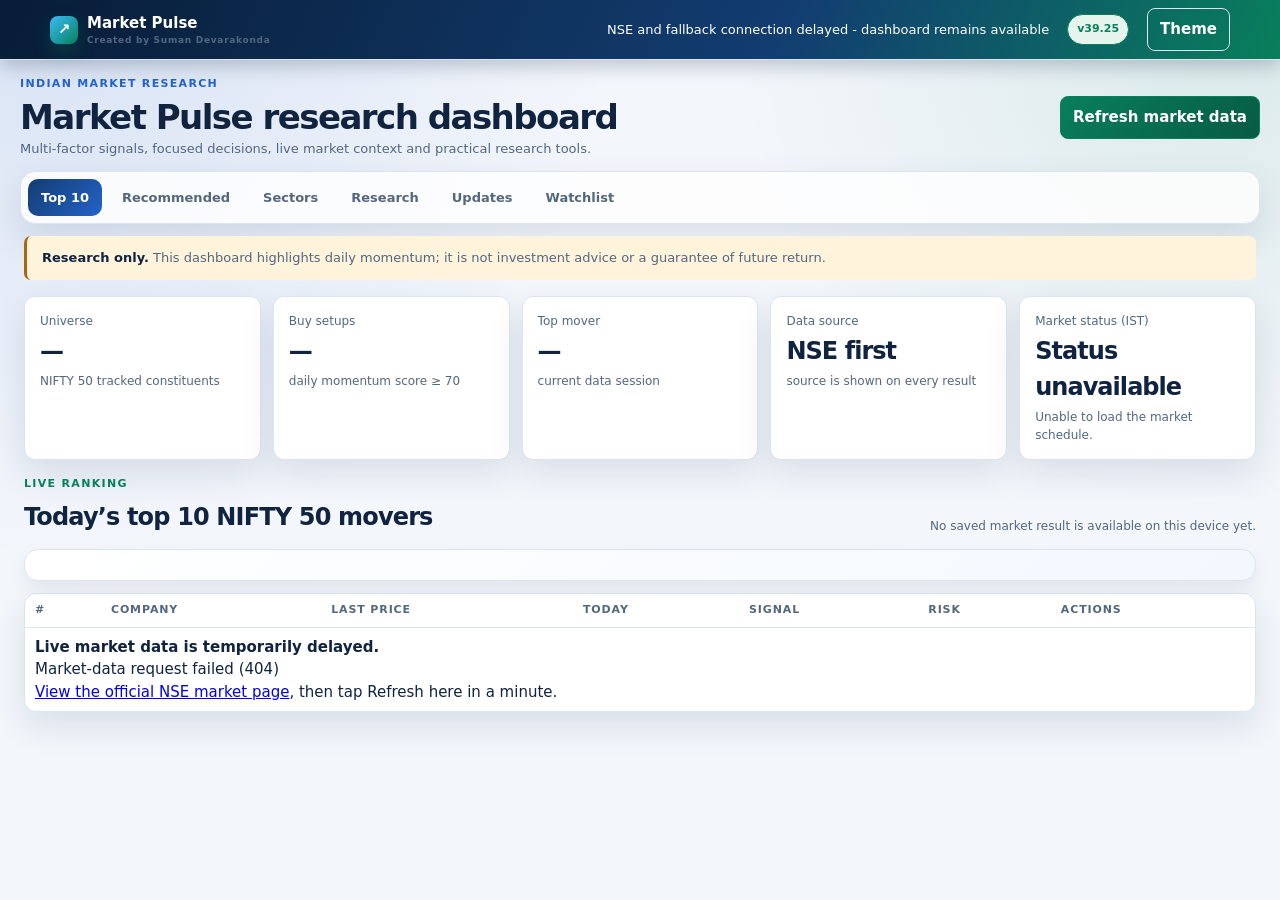
==== commit f462c85c: "Add files via upload" ====
--- a/index.html
+++ b/index.html
@@ -3,14 +3,14 @@
 <head>
   <meta charset="utf-8"><meta name="viewport" content="width=device-width,initial-scale=1">
   <meta name="theme-color" content="#10261f"><meta name="description" content="NSE daily momentum research and stock analysis.">
-  <link rel="manifest" href="manifest.webmanifest"><link rel="icon" href="icon.svg" type="image/svg+xml"><link rel="stylesheet" href="styles.css?v=39.23"><style>.metric-grid{grid-template-columns:repeat(auto-fit,minmax(170px,1fr))}.session-status{letter-spacing:-.03em}.session-open{color:var(--green)}.session-pre-open,.session-closing{color:var(--amber)}.session-closed{color:var(--red)}.updates-card{margin-top:34px}.updates-list{margin-top:12px;border:1px solid var(--line);border-radius:12px;background:var(--surface);box-shadow:var(--shadow)}.update-row{display:grid;grid-template-columns:125px 1fr auto;gap:12px;align-items:center;padding:13px 15px;border-bottom:1px solid var(--line);color:var(--ink);text-decoration:none;font-size:13px}.update-row:last-child{border-bottom:0}.update-row:hover{background:color-mix(in srgb,var(--green-soft) 55%,transparent)}.update-row strong{color:var(--green);font-size:12px}.update-row small{color:var(--muted);white-space:nowrap}.updates-empty,.updates-disclaimer{margin:0;padding:14px 15px;color:var(--muted);font-size:13px}.updates-disclaimer{padding:10px 0 0}@media(max-width:720px){.update-row{grid-template-columns:1fr;gap:3px;padding:12px}.update-row small{white-space:normal}}</style>
+  <link rel="manifest" href="manifest.webmanifest"><link rel="icon" href="icon.svg" type="image/svg+xml"><link rel="stylesheet" href="styles.css?v=39.25"><style>.metric-grid{grid-template-columns:repeat(auto-fit,minmax(170px,1fr))}.session-status{letter-spacing:-.03em}.session-open{color:var(--green)}.session-pre-open,.session-closing{color:var(--amber)}.session-closed{color:var(--red)}.updates-card{margin-top:34px}.updates-list{margin-top:12px;border:1px solid var(--line);border-radius:12px;background:var(--surface);box-shadow:var(--shadow)}.update-row{display:grid;grid-template-columns:125px 1fr auto;gap:12px;align-items:center;padding:13px 15px;border-bottom:1px solid var(--line);color:var(--ink);text-decoration:none;font-size:13px}.update-row:last-child{border-bottom:0}.update-row:hover{background:color-mix(in srgb,var(--green-soft) 55%,transparent)}.update-row strong{color:var(--green);font-size:12px}.update-row small{color:var(--muted);white-space:nowrap}.updates-empty,.updates-disclaimer{margin:0;padding:14px 15px;color:var(--muted);font-size:13px}.updates-disclaimer{padding:10px 0 0}@media(max-width:720px){.update-row{grid-template-columns:1fr;gap:3px;padding:12px}.update-row small{white-space:normal}}</style>
   <title>Market Pulse | NSE Research</title>
   <style>.investment-card{margin:22px 0;padding:20px;background:var(--surface);border:1px solid var(--line);border-radius:13px;box-shadow:var(--shadow)}.investment-card h2{margin:0;font-size:21px}.investment-card p{margin:5px 0;color:var(--muted);font-size:13px}.investment-card form{display:grid;grid-template-columns:1.1fr .7fr;gap:6px 12px;max-width:610px;margin-top:16px}.investment-card label{font-size:12px;color:var(--muted)}.investment-inputs{grid-column:1/-1;display:grid;grid-template-columns:1.1fr .7fr auto;gap:8px}.investment-inputs input{min-width:0;padding:10px 11px;background:var(--bg);border:1px solid var(--line);border-radius:8px;color:var(--ink);font:inherit}.investment-result{margin-top:16px;padding:14px;background:var(--bg);border:1px solid var(--line);border-radius:9px;color:var(--muted);font-size:13px}.investment-summary{display:flex;flex-wrap:wrap;gap:18px;margin-bottom:12px}.investment-summary strong{display:block;color:var(--ink);font-size:17px}.scenario-table{width:100%;min-width:0;font-size:12px}.scenario-table th,.scenario-table td{padding:8px;text-align:left}.scenario-table th{font-size:10px}.scenario-table td{border-bottom:1px solid var(--line)}.scenario-table tr:last-child td{border-bottom:0}@media(max-width:720px){.investment-inputs{grid-template-columns:1fr}.investment-card form{grid-template-columns:1fr}.investment-inputs input,.investment-inputs button{width:100%}}</style>
   <style>.scenario-table small{display:block;margin-top:2px;color:var(--muted);font-size:11px}.investment-summary span{display:block;color:var(--muted);font-size:11px}</style>
   <style>.stock-actions{display:flex;gap:6px;align-items:center}.decision-button,.watch-button,.watch-edit,.watch-remove{padding:6px 8px;border:1px solid var(--line);border-radius:7px;background:var(--surface);color:var(--ink);font:inherit;font-size:12px;font-weight:750;cursor:pointer}.decision-button{border-color:var(--amber);color:var(--amber)}.watch-button{border-color:var(--green);color:var(--green)}.watch-remove{color:var(--red)}.decision-hero{margin:18px 0;padding:16px;border-radius:10px;background:var(--green-soft);border:1px solid var(--line)}.decision-hero span{color:var(--green);font-size:11px;font-weight:800;letter-spacing:.1em}.decision-hero h3{margin:5px 0;font-size:19px;letter-spacing:-.03em}.decision-hero p{margin:0;color:var(--muted);font-size:13px}.decision-subhead{margin-top:18px!important}.watchlist-card{margin:30px 0;padding:20px;background:var(--surface);border:1px solid var(--line);border-radius:13px;box-shadow:var(--shadow)}.watchlist-card h2{margin:0;font-size:21px}.watchlist-card p{margin:5px 0;color:var(--muted);font-size:13px}.watchlist-card form{display:grid;grid-template-columns:1fr 1fr 1fr;gap:6px 12px;margin-top:16px}.watchlist-card label{font-size:12px;color:var(--muted)}.watchlist-inputs{grid-column:1/-1;display:grid;grid-template-columns:1fr 1fr 1fr auto;gap:8px}.watchlist-inputs input{min-width:0;padding:10px 11px;background:var(--bg);border:1px solid var(--line);border-radius:8px;color:var(--ink);font:inherit}.watchlist-toolbar{display:flex;justify-content:space-between;align-items:center;gap:12px;margin:14px 0 8px}.watchlist-toolbar span{color:var(--muted);font-size:12px}.watchlist-items{border:1px solid var(--line);border-radius:11px;overflow:hidden}.watch-row{display:grid;grid-template-columns:1.15fr .8fr 1.15fr auto;gap:13px;align-items:center;padding:13px;border-bottom:1px solid var(--line);background:var(--surface)}.watch-row:last-child{border-bottom:0}.watch-row span,.watch-row small{display:block;color:var(--muted);font-size:11px}.watch-row>div>strong{display:block;font-size:14px}.watch-row .positive,.watch-row .negative{font-weight:750}.watch-actions{display:flex;flex-wrap:wrap;justify-content:flex-end;gap:6px}.watch-alert-row{background:var(--amber-soft)}.watchlist-empty,.watchlist-disclaimer{margin:0;padding:14px;color:var(--muted);font-size:13px}.watchlist-disclaimer{padding:10px 0 0}@media(max-width:720px){.stock-actions{min-width:225px}.watchlist-card form{grid-template-columns:1fr}.watchlist-inputs{grid-template-columns:1fr}.watchlist-inputs input,.watchlist-inputs button{width:100%}.watchlist-toolbar{align-items:flex-start;flex-direction:column}.watch-row{grid-template-columns:1fr 1fr;gap:10px}.watch-actions{grid-column:1/-1;justify-content:flex-start}}</style>
 </head>
 <body>
-  <header class="topbar"><div class="brand"><span class="brand-mark">↗</span><span>Market Pulse <small>Created by Suman Devarakonda</small></span></div><span class="market-status" id="market-status">Connecting to NSE…</span><button class="ghost-button" id="theme-toggle" type="button">Theme</button></header>
+  <header class="topbar"><div class="brand"><span class="brand-mark">↗</span><span>Market Pulse <small>Created by Suman Devarakonda</small></span></div><span class="market-status" id="market-status">Connecting to NSE…</span><button class="version-button" id="version-toggle" type="button" aria-haspopup="dialog">v39.25</button><button class="ghost-button" id="theme-toggle" type="button">Theme</button></header>
   <main>
     <section class="hero"><div><p class="eyebrow">NSE DAILY MOMENTUM SCREENER</p><h1>Top 10 NSE leaders, with the reasoning visible.</h1><p>Daily leaders are ranked from the official NIFTY 50 feed by percentage change. If that feed is unavailable, a clearly labelled, configured fallback market-data provider keeps the dashboard usable. Review any ticker for price action, risk, support/resistance, disclosures, and transparent scenario context.</p></div><button class="primary-button" id="refresh" type="button">Refresh market data</button></section>
     <section class="disclaimer"><strong>Research only.</strong> This dashboard highlights daily momentum; it is not investment advice or a guarantee of future return.</section>
@@ -22,9 +22,10 @@
     <section class="watchlist-card"><div><p class="eyebrow">MY WATCHLIST &amp; ALERTS</p><h2>Track the stocks that matter to you</h2><p>Add up to eight NSE tickers, with optional target and stop levels. Alerts are kept privately on this device and checked whenever Market Pulse is open or refreshed.</p></div><form id="watchlist-form"><label for="watch-ticker">NSE ticker</label><label for="watch-target">Target price (optional)</label><label for="watch-stop">Stop level (optional)</label><div class="watchlist-inputs"><input id="watch-ticker" autocomplete="off" maxlength="30" placeholder="e.g. RELIANCE" required><input id="watch-target" type="number" min="0" step="0.01" placeholder="e.g. 1500"><input id="watch-stop" type="number" min="0" step="0.01" placeholder="e.g. 1300"><button class="primary-button" id="watch-submit" type="submit">Add to watchlist</button></div></form><div class="watchlist-toolbar"><button class="ghost-button" id="enable-device-alerts" type="button">Enable phone alerts</button><span id="watchlist-note">Saved only on this device.</span></div><div id="watchlist-items" class="watchlist-items" aria-live="polite"></div><p class="watchlist-disclaimer">Phone alerts are browser notifications for this installed web app. SMS and WhatsApp require a separate messaging service.</p></section>
   </main>
   <dialog id="review-modal"><div class="modal-header"><span id="modal-kicker">NSE STOCK REVIEW</span><button id="modal-close" class="ghost-button" type="button">Close</button></div><div id="modal-content"></div></dialog>
+  <dialog id="changelog-modal" class="changelog-modal"><div class="modal-header"><span>MARKET PULSE VERSION HISTORY</span><button id="changelog-close" class="ghost-button" type="button">Close</button></div><div class="changelog-body"><p class="eyebrow">CURRENT RELEASE</p><h2>Market Pulse v39.25</h2><p class="release-date">31 August 2026 · Created by Suman Devarakonda</p><ul><li>Changed Watch and sector ★ controls into true one-click add/remove toggles.</li><li>Added immediate visual removal without waiting for a market-data refresh.</li><li>Renamed the watchlist action to “Stop watching” and preserved paper-trade journals when a stock is unwatched.</li></ul><h3>v39.24</h3><ul><li>Corrected Upstox annual growth parsing and added exact reporting periods.</li><li>Added partial ticker search to Return Calculator and Watchlist.</li><li>Added resilient News, Sectors and Updates fallbacks, version display and closed-market wording.</li></ul><h3>v39.23</h3><ul><li>Made newly added watchlist stocks appear immediately while analysis loads.</li><li>Prevented advanced-panel errors from leaving the Watchlist blank.</li></ul><p class="method-note">Market Pulse is created by Suman Devarakonda. Version history describes software changes, not changes to investment recommendations or guarantees.</p></div></dialog>
   <footer>Market Pulse · Created by Suman Devarakonda · Official market data from NSE India when available.</footer>
-<script src="config.js?v=39.23"></script>
-<script src="app.js?v=39.23"></script>
+<script src="config.js?v=39.25"></script>
+<script src="app.js?v=39.25"></script>
 </body>
 </html>
 
@@ -41,3 +42,6 @@
 
 
 
+
+
+
--- a/styles.css
+++ b/styles.css
@@ -132,8 +132,18 @@
 /* v39.21 90-session ML sell analysis and ticker autocomplete */
 .ml-sell-panel{margin-top:12px;border:1px solid var(--line);border-radius:12px;background:var(--surface-soft);overflow:hidden}.ml-sell-panel>summary{display:flex;align-items:center;justify-content:space-between;gap:12px;padding:12px 14px;cursor:pointer;font-weight:800}.ml-sell-body{padding:0 14px 14px}.ml-sell-panel.open{padding:15px}.sell-analysis-head{display:grid;grid-template-columns:auto 1fr;gap:13px;align-items:start}.sell-analysis-head h3{margin:0;font-size:17px}.sell-analysis-head p{margin:5px 0 0;color:var(--muted);font-size:12px;line-height:1.5}.sell-action{display:inline-block;padding:6px 9px;border-radius:999px;font-size:10px;font-weight:900;letter-spacing:.035em;white-space:nowrap}.sell-action.hold{color:#076448;background:#dff6eb}.sell-action.protect{color:#8b5b08;background:#fff0c7}.sell-action.reduce{color:#a34a08;background:#ffead8}.sell-action.exit{color:#a32626;background:#ffe2e2}
 .sell-pattern-grid{display:grid;grid-template-columns:repeat(5,minmax(0,1fr));gap:8px;margin:13px 0}.sell-pattern-grid>div{padding:10px;border:1px solid var(--line);border-radius:9px;background:var(--surface)}.sell-pattern-grid span,.sell-pattern-grid small{display:block;color:var(--muted);font-size:10px}.sell-pattern-grid strong{display:block;margin:3px 0;font-size:13px}.sell-evidence,.sell-news-columns{display:grid;grid-template-columns:1fr 1fr;gap:10px}.sell-evidence>div,.sell-news-columns>div{padding:11px;border:1px solid var(--line);border-radius:9px;background:var(--surface)}.sell-evidence h4,.sell-news-context h4,.sell-news-columns h4{margin:0 0 7px;font-size:12px}.sell-evidence ul{margin:0;padding-left:18px;color:var(--muted);font-size:11px;line-height:1.5}.sell-news-context{margin-top:11px;padding-top:10px;border-top:1px solid var(--line)}.sell-news-summary{display:grid;gap:4px;margin-bottom:9px;padding:9px 10px;border-left:4px solid var(--blue);border-radius:7px;background:var(--blue-soft);font-size:11px}.sell-news-summary span{color:var(--muted)}.sell-news-columns a{display:block;padding:6px 0;border-bottom:1px solid var(--line);color:var(--ink);text-decoration:none;font-size:11px}.sell-news-columns a:last-child{border-bottom:0}.sell-news-columns a small{display:block;margin-top:2px;color:var(--muted)}
-#ticker-form{position:relative}.ticker-suggestions{position:absolute;z-index:30;left:0;right:0;top:calc(100% + 6px);max-height:310px;overflow:auto;border:1px solid var(--line);border-radius:11px;background:var(--surface);box-shadow:0 16px 35px rgba(8,28,54,.18)}.ticker-suggestions[hidden]{display:none}.ticker-suggestions button{display:grid;grid-template-columns:minmax(100px,.35fr) 1fr;gap:12px;width:100%;padding:10px 12px;border:0;border-bottom:1px solid var(--line);background:transparent;color:var(--ink);text-align:left;cursor:pointer}.ticker-suggestions button:last-child{border-bottom:0}.ticker-suggestions button:hover,.ticker-suggestions button.is-active{background:var(--green-soft)}.ticker-suggestions button strong{color:var(--green)}.ticker-suggestions button span{color:var(--muted)}.ticker-suggestions p{margin:0;padding:12px;color:var(--muted);font-size:12px}
+#ticker-form,#investment-form,#watchlist-form{position:relative}.ticker-suggestions{position:absolute;z-index:30;left:0;right:0;top:calc(100% + 6px);max-height:310px;overflow:auto;border:1px solid var(--line);border-radius:11px;background:var(--surface);box-shadow:0 16px 35px rgba(8,28,54,.18)}.ticker-suggestions[hidden]{display:none}.ticker-suggestions button{display:grid;grid-template-columns:minmax(100px,.35fr) 1fr;gap:12px;width:100%;padding:10px 12px;border:0;border-bottom:1px solid var(--line);background:transparent;color:var(--ink);text-align:left;cursor:pointer}.ticker-suggestions button:last-child{border-bottom:0}.ticker-suggestions button:hover,.ticker-suggestions button.is-active{background:var(--green-soft)}.ticker-suggestions button strong{color:var(--green)}.ticker-suggestions button span{color:var(--muted)}.ticker-suggestions p{margin:0;padding:12px;color:var(--muted);font-size:12px}
 @media(max-width:800px){.sell-pattern-grid{grid-template-columns:repeat(2,minmax(0,1fr))}.sell-evidence,.sell-news-columns{grid-template-columns:1fr}.sell-analysis-head{grid-template-columns:1fr}.ml-sell-panel>summary{align-items:flex-start}.ticker-suggestions button{grid-template-columns:1fr;gap:2px}}
 
 .watch-loading-row{display:grid;grid-template-columns:minmax(150px,1fr) auto auto;gap:12px;align-items:center;padding:13px 15px;border-bottom:1px solid var(--line);background:var(--surface)}.watch-loading-row:last-child{border-bottom:0}.watch-loading-row strong,.watch-loading-row small{display:block}.watch-loading-row small{margin-top:3px;color:var(--muted);font-size:11px}.watch-loading-levels{display:flex;gap:10px;color:var(--muted);font-size:11px}@media(max-width:600px){.watch-loading-row{grid-template-columns:1fr auto}.watch-loading-levels{grid-column:1/-1;grid-row:2}.watch-loading-row .watch-remove{grid-column:2;grid-row:1}}
 
+
+.news-delay{padding:9px 11px;border-left:3px solid var(--amber);border-radius:7px;background:var(--amber-soft);color:var(--muted);font-size:12px}.news-fallback{display:flex;flex-wrap:wrap;gap:8px;align-items:center;padding:12px;border:1px solid var(--line);border-radius:9px;background:var(--surface)}.news-fallback p{flex-basis:100%;margin:0 0 3px}.news-fallback a{padding:7px 9px;border:1px solid var(--line);border-radius:7px;color:var(--green);font-size:12px;font-weight:750;text-decoration:none}.news-fallback a:hover{background:var(--green-soft)}
+
+
+.version-button{padding:6px 9px;border:1px solid var(--green);border-radius:999px;background:var(--green-soft);color:var(--green);font:inherit;font-size:11px;font-weight:850;cursor:pointer}.version-button:hover{filter:brightness(.97)}.changelog-modal{width:min(680px,94vw);height:auto!important;max-height:88vh!important}.changelog-body{padding:22px}.changelog-body h2{margin:0;font-size:28px}.changelog-body h3{margin:22px 0 6px}.changelog-body ul{padding-left:20px}.changelog-body li{margin:8px 0;color:var(--muted)}.release-date{margin:3px 0 16px;color:var(--muted)}@media(max-width:720px){.version-button{padding:5px 7px;font-size:10px}.changelog-body{padding:16px}.changelog-body h2{font-size:23px}}
+
+
+.watch-button.is-watching{background:var(--green-soft);color:var(--green);cursor:pointer!important}.watch-button.is-watching:hover{border-color:var(--red)!important;background:var(--red-soft)!important;color:var(--red)!important}.watch-remove{min-width:104px}.watch-remove:hover{background:var(--red-soft);border-color:var(--red)}
+
+
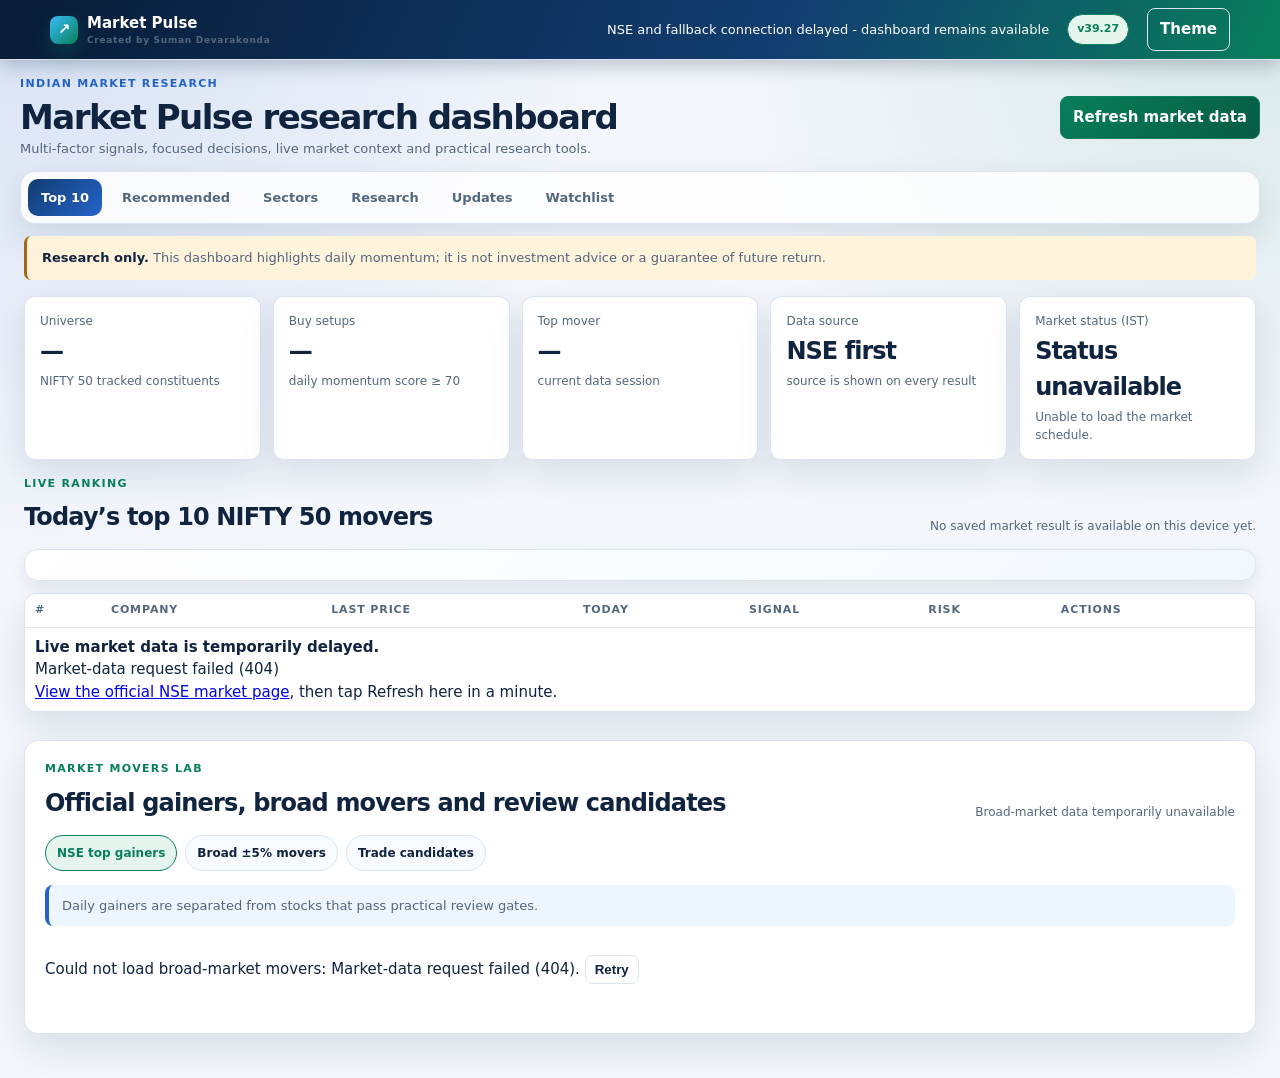
==== commit c6cf985a: "Add files via upload" ====
--- a/index.html
+++ b/index.html
@@ -3,14 +3,14 @@
 <head>
   <meta charset="utf-8"><meta name="viewport" content="width=device-width,initial-scale=1">
   <meta name="theme-color" content="#10261f"><meta name="description" content="NSE daily momentum research and stock analysis.">
-  <link rel="manifest" href="manifest.webmanifest"><link rel="icon" href="icon.svg" type="image/svg+xml"><link rel="stylesheet" href="styles.css?v=39.25"><style>.metric-grid{grid-template-columns:repeat(auto-fit,minmax(170px,1fr))}.session-status{letter-spacing:-.03em}.session-open{color:var(--green)}.session-pre-open,.session-closing{color:var(--amber)}.session-closed{color:var(--red)}.updates-card{margin-top:34px}.updates-list{margin-top:12px;border:1px solid var(--line);border-radius:12px;background:var(--surface);box-shadow:var(--shadow)}.update-row{display:grid;grid-template-columns:125px 1fr auto;gap:12px;align-items:center;padding:13px 15px;border-bottom:1px solid var(--line);color:var(--ink);text-decoration:none;font-size:13px}.update-row:last-child{border-bottom:0}.update-row:hover{background:color-mix(in srgb,var(--green-soft) 55%,transparent)}.update-row strong{color:var(--green);font-size:12px}.update-row small{color:var(--muted);white-space:nowrap}.updates-empty,.updates-disclaimer{margin:0;padding:14px 15px;color:var(--muted);font-size:13px}.updates-disclaimer{padding:10px 0 0}@media(max-width:720px){.update-row{grid-template-columns:1fr;gap:3px;padding:12px}.update-row small{white-space:normal}}</style>
+  <link rel="manifest" href="manifest.webmanifest"><link rel="icon" href="icon.svg" type="image/svg+xml"><link rel="stylesheet" href="styles.css?v=39.27"><style>.metric-grid{grid-template-columns:repeat(auto-fit,minmax(170px,1fr))}.session-status{letter-spacing:-.03em}.session-open{color:var(--green)}.session-pre-open,.session-closing{color:var(--amber)}.session-closed{color:var(--red)}.updates-card{margin-top:34px}.updates-list{margin-top:12px;border:1px solid var(--line);border-radius:12px;background:var(--surface);box-shadow:var(--shadow)}.update-row{display:grid;grid-template-columns:125px 1fr auto;gap:12px;align-items:center;padding:13px 15px;border-bottom:1px solid var(--line);color:var(--ink);text-decoration:none;font-size:13px}.update-row:last-child{border-bottom:0}.update-row:hover{background:color-mix(in srgb,var(--green-soft) 55%,transparent)}.update-row strong{color:var(--green);font-size:12px}.update-row small{color:var(--muted);white-space:nowrap}.updates-empty,.updates-disclaimer{margin:0;padding:14px 15px;color:var(--muted);font-size:13px}.updates-disclaimer{padding:10px 0 0}@media(max-width:720px){.update-row{grid-template-columns:1fr;gap:3px;padding:12px}.update-row small{white-space:normal}}</style>
   <title>Market Pulse | NSE Research</title>
   <style>.investment-card{margin:22px 0;padding:20px;background:var(--surface);border:1px solid var(--line);border-radius:13px;box-shadow:var(--shadow)}.investment-card h2{margin:0;font-size:21px}.investment-card p{margin:5px 0;color:var(--muted);font-size:13px}.investment-card form{display:grid;grid-template-columns:1.1fr .7fr;gap:6px 12px;max-width:610px;margin-top:16px}.investment-card label{font-size:12px;color:var(--muted)}.investment-inputs{grid-column:1/-1;display:grid;grid-template-columns:1.1fr .7fr auto;gap:8px}.investment-inputs input{min-width:0;padding:10px 11px;background:var(--bg);border:1px solid var(--line);border-radius:8px;color:var(--ink);font:inherit}.investment-result{margin-top:16px;padding:14px;background:var(--bg);border:1px solid var(--line);border-radius:9px;color:var(--muted);font-size:13px}.investment-summary{display:flex;flex-wrap:wrap;gap:18px;margin-bottom:12px}.investment-summary strong{display:block;color:var(--ink);font-size:17px}.scenario-table{width:100%;min-width:0;font-size:12px}.scenario-table th,.scenario-table td{padding:8px;text-align:left}.scenario-table th{font-size:10px}.scenario-table td{border-bottom:1px solid var(--line)}.scenario-table tr:last-child td{border-bottom:0}@media(max-width:720px){.investment-inputs{grid-template-columns:1fr}.investment-card form{grid-template-columns:1fr}.investment-inputs input,.investment-inputs button{width:100%}}</style>
   <style>.scenario-table small{display:block;margin-top:2px;color:var(--muted);font-size:11px}.investment-summary span{display:block;color:var(--muted);font-size:11px}</style>
   <style>.stock-actions{display:flex;gap:6px;align-items:center}.decision-button,.watch-button,.watch-edit,.watch-remove{padding:6px 8px;border:1px solid var(--line);border-radius:7px;background:var(--surface);color:var(--ink);font:inherit;font-size:12px;font-weight:750;cursor:pointer}.decision-button{border-color:var(--amber);color:var(--amber)}.watch-button{border-color:var(--green);color:var(--green)}.watch-remove{color:var(--red)}.decision-hero{margin:18px 0;padding:16px;border-radius:10px;background:var(--green-soft);border:1px solid var(--line)}.decision-hero span{color:var(--green);font-size:11px;font-weight:800;letter-spacing:.1em}.decision-hero h3{margin:5px 0;font-size:19px;letter-spacing:-.03em}.decision-hero p{margin:0;color:var(--muted);font-size:13px}.decision-subhead{margin-top:18px!important}.watchlist-card{margin:30px 0;padding:20px;background:var(--surface);border:1px solid var(--line);border-radius:13px;box-shadow:var(--shadow)}.watchlist-card h2{margin:0;font-size:21px}.watchlist-card p{margin:5px 0;color:var(--muted);font-size:13px}.watchlist-card form{display:grid;grid-template-columns:1fr 1fr 1fr;gap:6px 12px;margin-top:16px}.watchlist-card label{font-size:12px;color:var(--muted)}.watchlist-inputs{grid-column:1/-1;display:grid;grid-template-columns:1fr 1fr 1fr auto;gap:8px}.watchlist-inputs input{min-width:0;padding:10px 11px;background:var(--bg);border:1px solid var(--line);border-radius:8px;color:var(--ink);font:inherit}.watchlist-toolbar{display:flex;justify-content:space-between;align-items:center;gap:12px;margin:14px 0 8px}.watchlist-toolbar span{color:var(--muted);font-size:12px}.watchlist-items{border:1px solid var(--line);border-radius:11px;overflow:hidden}.watch-row{display:grid;grid-template-columns:1.15fr .8fr 1.15fr auto;gap:13px;align-items:center;padding:13px;border-bottom:1px solid var(--line);background:var(--surface)}.watch-row:last-child{border-bottom:0}.watch-row span,.watch-row small{display:block;color:var(--muted);font-size:11px}.watch-row>div>strong{display:block;font-size:14px}.watch-row .positive,.watch-row .negative{font-weight:750}.watch-actions{display:flex;flex-wrap:wrap;justify-content:flex-end;gap:6px}.watch-alert-row{background:var(--amber-soft)}.watchlist-empty,.watchlist-disclaimer{margin:0;padding:14px;color:var(--muted);font-size:13px}.watchlist-disclaimer{padding:10px 0 0}@media(max-width:720px){.stock-actions{min-width:225px}.watchlist-card form{grid-template-columns:1fr}.watchlist-inputs{grid-template-columns:1fr}.watchlist-inputs input,.watchlist-inputs button{width:100%}.watchlist-toolbar{align-items:flex-start;flex-direction:column}.watch-row{grid-template-columns:1fr 1fr;gap:10px}.watch-actions{grid-column:1/-1;justify-content:flex-start}}</style>
 </head>
 <body>
-  <header class="topbar"><div class="brand"><span class="brand-mark">↗</span><span>Market Pulse <small>Created by Suman Devarakonda</small></span></div><span class="market-status" id="market-status">Connecting to NSE…</span><button class="version-button" id="version-toggle" type="button" aria-haspopup="dialog">v39.25</button><button class="ghost-button" id="theme-toggle" type="button">Theme</button></header>
+  <header class="topbar"><div class="brand"><span class="brand-mark">↗</span><span>Market Pulse <small>Created by Suman Devarakonda</small></span></div><span class="market-status" id="market-status">Connecting to NSE…</span><button class="version-button" id="version-toggle" type="button" aria-haspopup="dialog">v39.27</button><button class="ghost-button" id="theme-toggle" type="button">Theme</button></header>
   <main>
     <section class="hero"><div><p class="eyebrow">NSE DAILY MOMENTUM SCREENER</p><h1>Top 10 NSE leaders, with the reasoning visible.</h1><p>Daily leaders are ranked from the official NIFTY 50 feed by percentage change. If that feed is unavailable, a clearly labelled, configured fallback market-data provider keeps the dashboard usable. Review any ticker for price action, risk, support/resistance, disclosures, and transparent scenario context.</p></div><button class="primary-button" id="refresh" type="button">Refresh market data</button></section>
     <section class="disclaimer"><strong>Research only.</strong> This dashboard highlights daily momentum; it is not investment advice or a guarantee of future return.</section>
@@ -22,10 +22,10 @@
     <section class="watchlist-card"><div><p class="eyebrow">MY WATCHLIST &amp; ALERTS</p><h2>Track the stocks that matter to you</h2><p>Add up to eight NSE tickers, with optional target and stop levels. Alerts are kept privately on this device and checked whenever Market Pulse is open or refreshed.</p></div><form id="watchlist-form"><label for="watch-ticker">NSE ticker</label><label for="watch-target">Target price (optional)</label><label for="watch-stop">Stop level (optional)</label><div class="watchlist-inputs"><input id="watch-ticker" autocomplete="off" maxlength="30" placeholder="e.g. RELIANCE" required><input id="watch-target" type="number" min="0" step="0.01" placeholder="e.g. 1500"><input id="watch-stop" type="number" min="0" step="0.01" placeholder="e.g. 1300"><button class="primary-button" id="watch-submit" type="submit">Add to watchlist</button></div></form><div class="watchlist-toolbar"><button class="ghost-button" id="enable-device-alerts" type="button">Enable phone alerts</button><span id="watchlist-note">Saved only on this device.</span></div><div id="watchlist-items" class="watchlist-items" aria-live="polite"></div><p class="watchlist-disclaimer">Phone alerts are browser notifications for this installed web app. SMS and WhatsApp require a separate messaging service.</p></section>
   </main>
   <dialog id="review-modal"><div class="modal-header"><span id="modal-kicker">NSE STOCK REVIEW</span><button id="modal-close" class="ghost-button" type="button">Close</button></div><div id="modal-content"></div></dialog>
-  <dialog id="changelog-modal" class="changelog-modal"><div class="modal-header"><span>MARKET PULSE VERSION HISTORY</span><button id="changelog-close" class="ghost-button" type="button">Close</button></div><div class="changelog-body"><p class="eyebrow">CURRENT RELEASE</p><h2>Market Pulse v39.25</h2><p class="release-date">31 August 2026 · Created by Suman Devarakonda</p><ul><li>Changed Watch and sector ★ controls into true one-click add/remove toggles.</li><li>Added immediate visual removal without waiting for a market-data refresh.</li><li>Renamed the watchlist action to “Stop watching” and preserved paper-trade journals when a stock is unwatched.</li></ul><h3>v39.24</h3><ul><li>Corrected Upstox annual growth parsing and added exact reporting periods.</li><li>Added partial ticker search to Return Calculator and Watchlist.</li><li>Added resilient News, Sectors and Updates fallbacks, version display and closed-market wording.</li></ul><h3>v39.23</h3><ul><li>Made newly added watchlist stocks appear immediately while analysis loads.</li><li>Prevented advanced-panel errors from leaving the Watchlist blank.</li></ul><p class="method-note">Market Pulse is created by Suman Devarakonda. Version history describes software changes, not changes to investment recommendations or guarantees.</p></div></dialog>
+  <dialog id="changelog-modal" class="changelog-modal"><div class="modal-header"><span>MARKET PULSE VERSION HISTORY</span><button id="changelog-close" class="ghost-button" type="button">Close</button></div><div class="changelog-body"><p class="eyebrow">CURRENT RELEASE</p><h2>Market Pulse v39.27</h2><p class="release-date">31 August 2026 · Created by Suman Devarakonda</p><ul><li>Fixed Market Movers loading after the workspace panel is attached.</li><li>Prevented service-worker caching of Netlify function responses.</li><li>Added separate official NSE gainers, broad ±5% movers, and risk-filtered Trade Candidates views.</li><li>Added plain-language proof for liquidity, strength, range, and chase-risk gates.</li><li>Added direct official NSE and independent Screener comparison links with visible universe labels.</li></ul><h3>v39.25</h3><ul><li>Changed Watch and sector ★ controls into true one-click add/remove toggles.</li><li>Added immediate visual removal and preserved paper-trade journals when a stock is unwatched.</li></ul><h3>v39.24</h3><ul><li>Corrected Upstox annual growth parsing and added exact reporting periods.</li><li>Added partial ticker search to Return Calculator and Watchlist.</li><li>Added resilient News, Sectors and Updates fallbacks, version display and closed-market wording.</li></ul><h3>v39.23</h3><ul><li>Made newly added watchlist stocks appear immediately while analysis loads.</li><li>Prevented advanced-panel errors from leaving the Watchlist blank.</li></ul><p class="method-note">Market Pulse is created by Suman Devarakonda. Version history describes software changes, not changes to investment recommendations or guarantees.</p></div></dialog>
   <footer>Market Pulse · Created by Suman Devarakonda · Official market data from NSE India when available.</footer>
-<script src="config.js?v=39.25"></script>
-<script src="app.js?v=39.25"></script>
+<script src="config.js?v=39.27"></script>
+<script src="app.js?v=39.27"></script>
 </body>
 </html>
 
@@ -45,3 +45,5 @@
 
 
 
+
+
--- a/styles.css
+++ b/styles.css
@@ -147,3 +147,6 @@
 .watch-button.is-watching{background:var(--green-soft);color:var(--green);cursor:pointer!important}.watch-button.is-watching:hover{border-color:var(--red)!important;background:var(--red-soft)!important;color:var(--red)!important}.watch-remove{min-width:104px}.watch-remove:hover{background:var(--red-soft);border-color:var(--red)}
 
 
+
+/* v39.26 official broad-market movers */
+.movers-card{margin-top:24px;padding:20px;border:1px solid var(--line);border-radius:14px;background:var(--surface);box-shadow:var(--shadow)}.movers-tabs{display:flex;flex-wrap:wrap;gap:8px;margin:14px 0}.movers-tab{padding:8px 11px;border:1px solid var(--line);border-radius:999px;background:var(--surface-soft);color:var(--ink);font:inherit;font-size:12px;font-weight:800;cursor:pointer}.movers-tab.is-active{border-color:var(--green);background:var(--green-soft);color:var(--green)}.movers-list{display:grid;gap:8px;margin-top:14px}.mover-row{display:grid;grid-template-columns:38px minmax(150px,1.2fr) repeat(3,minmax(105px,.7fr)) auto;gap:12px;align-items:center;padding:12px;border:1px solid var(--line);border-radius:10px;background:var(--surface-soft)}.mover-row.is-candidate{border-left:5px solid var(--green)}.mover-rank{color:var(--muted);font-weight:850}.mover-company strong,.mover-company small,.mover-row>div>span,.mover-row>div>strong{display:block}.mover-company small,.mover-row>div>span{color:var(--muted);font-size:10px}.mover-row>div>strong{margin-top:2px;font-size:13px}.mover-proof{grid-column:2/6;padding:9px 11px;border-left:4px solid var(--green);border-radius:8px;background:var(--green-soft);font-size:11px}.mover-proof summary{cursor:pointer;font-weight:850}.mover-proof ul{margin:8px 0;padding-left:18px}.mover-proof p{margin:8px 0 0;color:var(--muted)}.movers-sources{display:flex;flex-wrap:wrap;gap:8px;margin-top:14px}.movers-sources a{padding:7px 9px;border:1px solid var(--line);border-radius:8px;color:var(--green);font-size:11px;font-weight:750;text-decoration:none}@media(max-width:900px){.mover-row{grid-template-columns:32px minmax(130px,1fr) repeat(2,minmax(90px,.7fr))}.mover-row>div:nth-of-type(5){display:none}.mover-proof{grid-column:2/-1}.mover-row .stock-actions{grid-column:2/-1;min-width:0}}@media(max-width:600px){.movers-card{padding:14px}.mover-row{grid-template-columns:28px 1fr auto}.mover-row>div:nth-of-type(3),.mover-row>div:nth-of-type(5){display:none}.mover-row .stock-actions{grid-column:2/-1;display:grid;grid-template-columns:1fr 1fr auto}.mover-proof{grid-column:2/-1}}
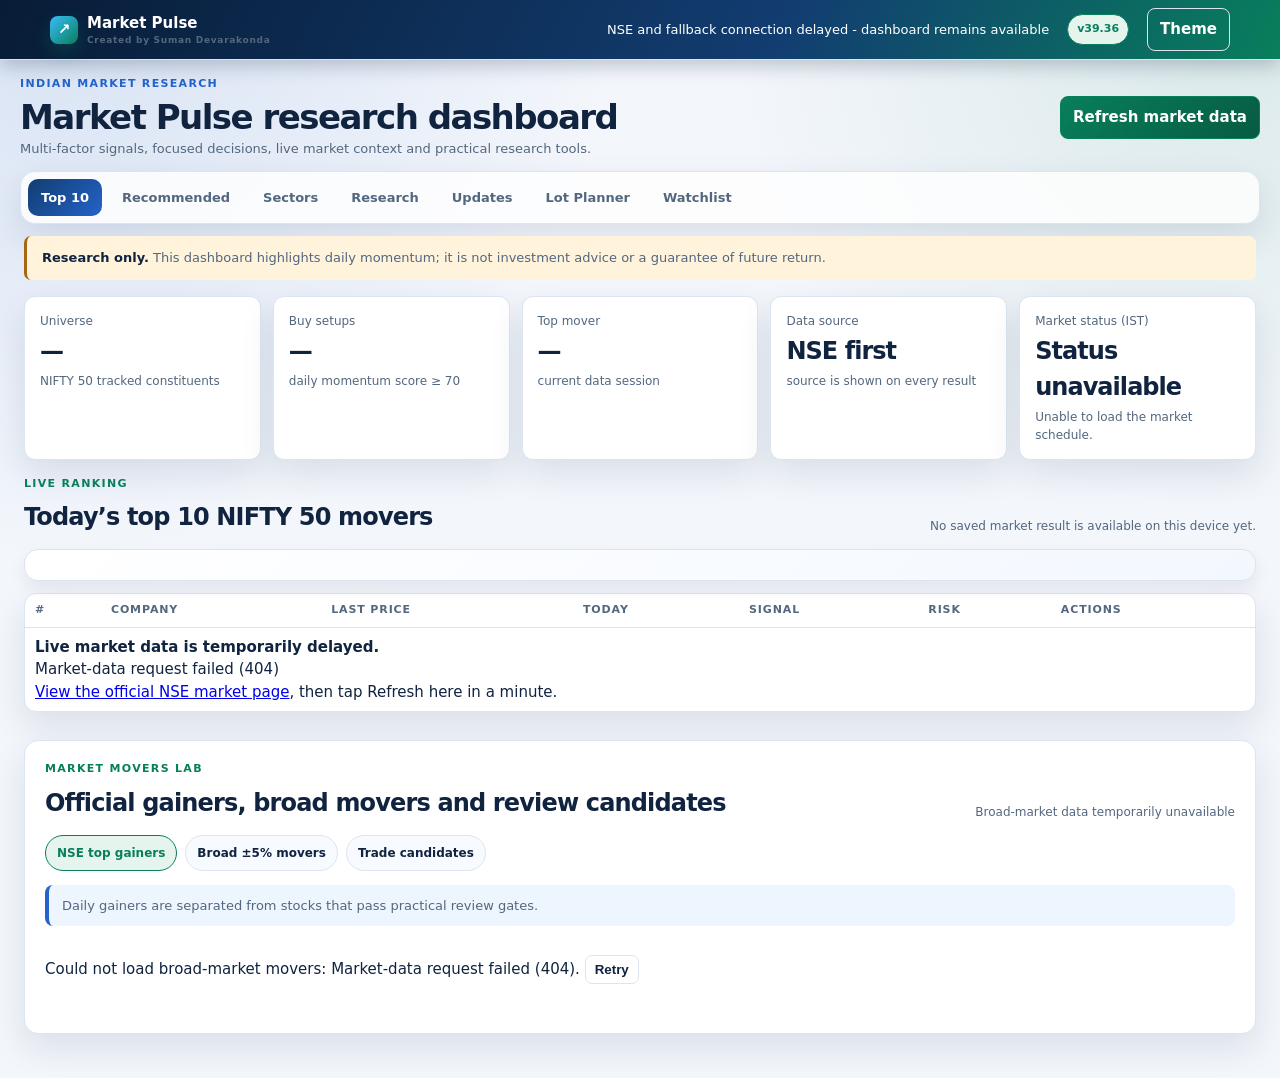
==== commit c8761be5: "Add files via upload" ====
--- a/index.html
+++ b/index.html
@@ -3,14 +3,14 @@
 <head>
   <meta charset="utf-8"><meta name="viewport" content="width=device-width,initial-scale=1">
   <meta name="theme-color" content="#10261f"><meta name="description" content="NSE daily momentum research and stock analysis.">
-  <link rel="manifest" href="manifest.webmanifest"><link rel="icon" href="icon.svg" type="image/svg+xml"><link rel="stylesheet" href="styles.css?v=39.27"><style>.metric-grid{grid-template-columns:repeat(auto-fit,minmax(170px,1fr))}.session-status{letter-spacing:-.03em}.session-open{color:var(--green)}.session-pre-open,.session-closing{color:var(--amber)}.session-closed{color:var(--red)}.updates-card{margin-top:34px}.updates-list{margin-top:12px;border:1px solid var(--line);border-radius:12px;background:var(--surface);box-shadow:var(--shadow)}.update-row{display:grid;grid-template-columns:125px 1fr auto;gap:12px;align-items:center;padding:13px 15px;border-bottom:1px solid var(--line);color:var(--ink);text-decoration:none;font-size:13px}.update-row:last-child{border-bottom:0}.update-row:hover{background:color-mix(in srgb,var(--green-soft) 55%,transparent)}.update-row strong{color:var(--green);font-size:12px}.update-row small{color:var(--muted);white-space:nowrap}.updates-empty,.updates-disclaimer{margin:0;padding:14px 15px;color:var(--muted);font-size:13px}.updates-disclaimer{padding:10px 0 0}@media(max-width:720px){.update-row{grid-template-columns:1fr;gap:3px;padding:12px}.update-row small{white-space:normal}}</style>
+  <link rel="manifest" href="manifest.webmanifest"><link rel="icon" href="icon.svg" type="image/svg+xml"><link rel="stylesheet" href="styles.css?v=39.36"><style>.metric-grid{grid-template-columns:repeat(auto-fit,minmax(170px,1fr))}.session-status{letter-spacing:-.03em}.session-open{color:var(--green)}.session-pre-open,.session-closing{color:var(--amber)}.session-closed{color:var(--red)}.updates-card{margin-top:34px}.updates-list{margin-top:12px;border:1px solid var(--line);border-radius:12px;background:var(--surface);box-shadow:var(--shadow)}.update-row{display:grid;grid-template-columns:125px 1fr auto;gap:12px;align-items:center;padding:13px 15px;border-bottom:1px solid var(--line);color:var(--ink);text-decoration:none;font-size:13px}.update-row:last-child{border-bottom:0}.update-row:hover{background:color-mix(in srgb,var(--green-soft) 55%,transparent)}.update-row strong{color:var(--green);font-size:12px}.update-row small{color:var(--muted);white-space:nowrap}.updates-empty,.updates-disclaimer{margin:0;padding:14px 15px;color:var(--muted);font-size:13px}.updates-disclaimer{padding:10px 0 0}@media(max-width:720px){.update-row{grid-template-columns:1fr;gap:3px;padding:12px}.update-row small{white-space:normal}}</style>
   <title>Market Pulse | NSE Research</title>
   <style>.investment-card{margin:22px 0;padding:20px;background:var(--surface);border:1px solid var(--line);border-radius:13px;box-shadow:var(--shadow)}.investment-card h2{margin:0;font-size:21px}.investment-card p{margin:5px 0;color:var(--muted);font-size:13px}.investment-card form{display:grid;grid-template-columns:1.1fr .7fr;gap:6px 12px;max-width:610px;margin-top:16px}.investment-card label{font-size:12px;color:var(--muted)}.investment-inputs{grid-column:1/-1;display:grid;grid-template-columns:1.1fr .7fr auto;gap:8px}.investment-inputs input{min-width:0;padding:10px 11px;background:var(--bg);border:1px solid var(--line);border-radius:8px;color:var(--ink);font:inherit}.investment-result{margin-top:16px;padding:14px;background:var(--bg);border:1px solid var(--line);border-radius:9px;color:var(--muted);font-size:13px}.investment-summary{display:flex;flex-wrap:wrap;gap:18px;margin-bottom:12px}.investment-summary strong{display:block;color:var(--ink);font-size:17px}.scenario-table{width:100%;min-width:0;font-size:12px}.scenario-table th,.scenario-table td{padding:8px;text-align:left}.scenario-table th{font-size:10px}.scenario-table td{border-bottom:1px solid var(--line)}.scenario-table tr:last-child td{border-bottom:0}@media(max-width:720px){.investment-inputs{grid-template-columns:1fr}.investment-card form{grid-template-columns:1fr}.investment-inputs input,.investment-inputs button{width:100%}}</style>
   <style>.scenario-table small{display:block;margin-top:2px;color:var(--muted);font-size:11px}.investment-summary span{display:block;color:var(--muted);font-size:11px}</style>
   <style>.stock-actions{display:flex;gap:6px;align-items:center}.decision-button,.watch-button,.watch-edit,.watch-remove{padding:6px 8px;border:1px solid var(--line);border-radius:7px;background:var(--surface);color:var(--ink);font:inherit;font-size:12px;font-weight:750;cursor:pointer}.decision-button{border-color:var(--amber);color:var(--amber)}.watch-button{border-color:var(--green);color:var(--green)}.watch-remove{color:var(--red)}.decision-hero{margin:18px 0;padding:16px;border-radius:10px;background:var(--green-soft);border:1px solid var(--line)}.decision-hero span{color:var(--green);font-size:11px;font-weight:800;letter-spacing:.1em}.decision-hero h3{margin:5px 0;font-size:19px;letter-spacing:-.03em}.decision-hero p{margin:0;color:var(--muted);font-size:13px}.decision-subhead{margin-top:18px!important}.watchlist-card{margin:30px 0;padding:20px;background:var(--surface);border:1px solid var(--line);border-radius:13px;box-shadow:var(--shadow)}.watchlist-card h2{margin:0;font-size:21px}.watchlist-card p{margin:5px 0;color:var(--muted);font-size:13px}.watchlist-card form{display:grid;grid-template-columns:1fr 1fr 1fr;gap:6px 12px;margin-top:16px}.watchlist-card label{font-size:12px;color:var(--muted)}.watchlist-inputs{grid-column:1/-1;display:grid;grid-template-columns:1fr 1fr 1fr auto;gap:8px}.watchlist-inputs input{min-width:0;padding:10px 11px;background:var(--bg);border:1px solid var(--line);border-radius:8px;color:var(--ink);font:inherit}.watchlist-toolbar{display:flex;justify-content:space-between;align-items:center;gap:12px;margin:14px 0 8px}.watchlist-toolbar span{color:var(--muted);font-size:12px}.watchlist-items{border:1px solid var(--line);border-radius:11px;overflow:hidden}.watch-row{display:grid;grid-template-columns:1.15fr .8fr 1.15fr auto;gap:13px;align-items:center;padding:13px;border-bottom:1px solid var(--line);background:var(--surface)}.watch-row:last-child{border-bottom:0}.watch-row span,.watch-row small{display:block;color:var(--muted);font-size:11px}.watch-row>div>strong{display:block;font-size:14px}.watch-row .positive,.watch-row .negative{font-weight:750}.watch-actions{display:flex;flex-wrap:wrap;justify-content:flex-end;gap:6px}.watch-alert-row{background:var(--amber-soft)}.watchlist-empty,.watchlist-disclaimer{margin:0;padding:14px;color:var(--muted);font-size:13px}.watchlist-disclaimer{padding:10px 0 0}@media(max-width:720px){.stock-actions{min-width:225px}.watchlist-card form{grid-template-columns:1fr}.watchlist-inputs{grid-template-columns:1fr}.watchlist-inputs input,.watchlist-inputs button{width:100%}.watchlist-toolbar{align-items:flex-start;flex-direction:column}.watch-row{grid-template-columns:1fr 1fr;gap:10px}.watch-actions{grid-column:1/-1;justify-content:flex-start}}</style>
 </head>
 <body>
-  <header class="topbar"><div class="brand"><span class="brand-mark">↗</span><span>Market Pulse <small>Created by Suman Devarakonda</small></span></div><span class="market-status" id="market-status">Connecting to NSE…</span><button class="version-button" id="version-toggle" type="button" aria-haspopup="dialog">v39.27</button><button class="ghost-button" id="theme-toggle" type="button">Theme</button></header>
+  <header class="topbar"><div class="brand"><span class="brand-mark">↗</span><span>Market Pulse <small>Created by Suman Devarakonda</small></span></div><span class="market-status" id="market-status">Connecting to NSE…</span><button class="version-button" id="version-toggle" type="button" aria-haspopup="dialog">v39.36</button><button class="ghost-button" id="theme-toggle" type="button">Theme</button></header>
   <main>
     <section class="hero"><div><p class="eyebrow">NSE DAILY MOMENTUM SCREENER</p><h1>Top 10 NSE leaders, with the reasoning visible.</h1><p>Daily leaders are ranked from the official NIFTY 50 feed by percentage change. If that feed is unavailable, a clearly labelled, configured fallback market-data provider keeps the dashboard usable. Review any ticker for price action, risk, support/resistance, disclosures, and transparent scenario context.</p></div><button class="primary-button" id="refresh" type="button">Refresh market data</button></section>
     <section class="disclaimer"><strong>Research only.</strong> This dashboard highlights daily momentum; it is not investment advice or a guarantee of future return.</section>
@@ -22,10 +22,10 @@
     <section class="watchlist-card"><div><p class="eyebrow">MY WATCHLIST &amp; ALERTS</p><h2>Track the stocks that matter to you</h2><p>Add up to eight NSE tickers, with optional target and stop levels. Alerts are kept privately on this device and checked whenever Market Pulse is open or refreshed.</p></div><form id="watchlist-form"><label for="watch-ticker">NSE ticker</label><label for="watch-target">Target price (optional)</label><label for="watch-stop">Stop level (optional)</label><div class="watchlist-inputs"><input id="watch-ticker" autocomplete="off" maxlength="30" placeholder="e.g. RELIANCE" required><input id="watch-target" type="number" min="0" step="0.01" placeholder="e.g. 1500"><input id="watch-stop" type="number" min="0" step="0.01" placeholder="e.g. 1300"><button class="primary-button" id="watch-submit" type="submit">Add to watchlist</button></div></form><div class="watchlist-toolbar"><button class="ghost-button" id="enable-device-alerts" type="button">Enable phone alerts</button><span id="watchlist-note">Saved only on this device.</span></div><div id="watchlist-items" class="watchlist-items" aria-live="polite"></div><p class="watchlist-disclaimer">Phone alerts are browser notifications for this installed web app. SMS and WhatsApp require a separate messaging service.</p></section>
   </main>
   <dialog id="review-modal"><div class="modal-header"><span id="modal-kicker">NSE STOCK REVIEW</span><button id="modal-close" class="ghost-button" type="button">Close</button></div><div id="modal-content"></div></dialog>
-  <dialog id="changelog-modal" class="changelog-modal"><div class="modal-header"><span>MARKET PULSE VERSION HISTORY</span><button id="changelog-close" class="ghost-button" type="button">Close</button></div><div class="changelog-body"><p class="eyebrow">CURRENT RELEASE</p><h2>Market Pulse v39.27</h2><p class="release-date">31 August 2026 · Created by Suman Devarakonda</p><ul><li>Fixed Market Movers loading after the workspace panel is attached.</li><li>Prevented service-worker caching of Netlify function responses.</li><li>Added separate official NSE gainers, broad ±5% movers, and risk-filtered Trade Candidates views.</li><li>Added plain-language proof for liquidity, strength, range, and chase-risk gates.</li><li>Added direct official NSE and independent Screener comparison links with visible universe labels.</li></ul><h3>v39.25</h3><ul><li>Changed Watch and sector ★ controls into true one-click add/remove toggles.</li><li>Added immediate visual removal and preserved paper-trade journals when a stock is unwatched.</li></ul><h3>v39.24</h3><ul><li>Corrected Upstox annual growth parsing and added exact reporting periods.</li><li>Added partial ticker search to Return Calculator and Watchlist.</li><li>Added resilient News, Sectors and Updates fallbacks, version display and closed-market wording.</li></ul><h3>v39.23</h3><ul><li>Made newly added watchlist stocks appear immediately while analysis loads.</li><li>Prevented advanced-panel errors from leaving the Watchlist blank.</li></ul><p class="method-note">Market Pulse is created by Suman Devarakonda. Version history describes software changes, not changes to investment recommendations or guarantees.</p></div></dialog>
+  <dialog id="changelog-modal" class="changelog-modal"><div class="modal-header"><span>MARKET PULSE VERSION HISTORY</span><button id="changelog-close" class="ghost-button" type="button">Close</button></div><div class="changelog-body"><p class="eyebrow">CURRENT RELEASE</p><h2>Market Pulse v39.36</h2><p class="release-date">2 September 2026 · Created by Suman Devarakonda</p><ul><li>Added a prominent Lot count result card.</li><li>Added an explicit Shares / units in one lot card: cash equity displays one share, while derivatives use the verified contract lot size.</li><li>Clarified that lot count is calculated only after stop-loss, capital, exposure and maximum-loss inputs are available.</li></ul><h3>v39.35</h3><ul><li>Added a compact bold Algorithm logic note at the bottom of the Lot Planner.</li><li>The note explains the smallest-of-three sizing rule, complete-lot rounding and the research-signal gate.</li><li>Clarified that ML, ORB and triangle evidence cannot override capital, exposure or stop-loss limits.</li></ul><h3>v39.34</h3><ul><li>Added current Top 10 market movers to the Lot Planner while clearly separating movement from buy qualification.</li><li>Added hover/focus explanations for stop-loss, maximum loss, capital and exposure.</li><li>Added units per lot, one-lot price, one-lot stop risk and detailed binding-rule calculations.</li><li>Rebuilt algorithm results with stock-specific EMA, RSI, trend, support, resistance, ML, ORB, triangle, positive and caution evidence.</li></ul><h3>v39.33</h3><ul><li>Added a dedicated algorithmic Lot Planner tab for equities, futures and options.</li><li>Added capital, exposure, stop-loss risk and complete-lot sizing with a strict No affordable lot result.</li><li>Added Upstox ticker/price loading, ML and pattern context, Review, Decision and paper-entry integration.</li><li>Added beginner-friendly calculation proof, derivative lot warnings and responsive mobile layout.</li></ul><h3>v39.32</h3><ul><li>Finalized the Mark entered dialog and added a safe loading state while watchlist analysis is refreshing.</li><li>Verified entry price, quantity, saved position and Close trade transition in the browser.</li><li>Removed the remaining null-data startup error found during end-to-end testing.</li></ul><h3>v39.31</h3><ul><li>Replaced browser-suppressed paper-entry prompts with a reliable in-dashboard price and quantity form.</li><li>Added validation, Cancel, and clear paper-trade wording to the Mark entered workflow.</li><li>Browser-tested the complete Mark entered flow through to the saved paper position.</li></ul><h3>v39.30</h3><ul><li>Restored the complete shared runtime used by Refresh, watchlists, paper trades, calculators and news panels.</li><li>Verified the local dashboard in a real browser with no startup exception.</li><li>Retained the v39.28 ORB, triangle and full-OHLC analysis as the final active implementation.</li><li>Issued a new cache version so the browser cannot reuse the incomplete v39.29 script.</li></ul><h3>v39.29</h3><ul><li>Restored the Refresh button action and all delegated dashboard controls.</li><li>Removed a duplicated legacy analysis block that overrode the ORB and triangle implementation.</li><li>Carried the response-level Upstox provider label into every stock Review.</li><li>Changed the service-worker cache and asset URLs so browsers receive the corrected JavaScript.</li></ul><h3>v39.28</h3><ul><li>Added ORB Brewing, Confirmed and False Breakout evidence to the ML explanation.</li><li>Added conservative ascending, descending and symmetrical triangle detection with strict rejection rules.</li><li>Added switchable Trend, Candles, Volume, Triangle and ORB chart views.</li><li>Preserved full Upstox daily OHLCV and optional 5-minute candles for evidence-backed charts.</li></ul><h3>v39.27</h3><ul><li>Fixed Market Movers loading after the workspace panel is attached.</li><li>Prevented service-worker caching of Netlify function responses.</li><li>Added separate official NSE gainers, broad ±5% movers, and risk-filtered Trade Candidates views.</li><li>Added plain-language proof for liquidity, strength, range, and chase-risk gates.</li><li>Added direct official NSE and independent Screener comparison links with visible universe labels.</li></ul><h3>v39.25</h3><ul><li>Changed Watch and sector ★ controls into true one-click add/remove toggles.</li><li>Added immediate visual removal and preserved paper-trade journals when a stock is unwatched.</li></ul><h3>v39.24</h3><ul><li>Corrected Upstox annual growth parsing and added exact reporting periods.</li><li>Added partial ticker search to Return Calculator and Watchlist.</li><li>Added resilient News, Sectors and Updates fallbacks, version display and closed-market wording.</li></ul><h3>v39.23</h3><ul><li>Made newly added watchlist stocks appear immediately while analysis loads.</li><li>Prevented advanced-panel errors from leaving the Watchlist blank.</li></ul><p class="method-note">Market Pulse is created by Suman Devarakonda. Version history describes software changes, not changes to investment recommendations or guarantees.</p></div></dialog>
   <footer>Market Pulse · Created by Suman Devarakonda · Official market data from NSE India when available.</footer>
-<script src="config.js?v=39.27"></script>
-<script src="app.js?v=39.27"></script>
+<script src="config.js?v=39.36"></script>
+<script src="app.js?v=39.36"></script>
 </body>
 </html>
 
@@ -47,3 +47,12 @@
 
 
 
+
+
+
+
+
+
+
+
+
--- a/styles.css
+++ b/styles.css
@@ -150,3 +150,11 @@
 
 /* v39.26 official broad-market movers */
 .movers-card{margin-top:24px;padding:20px;border:1px solid var(--line);border-radius:14px;background:var(--surface);box-shadow:var(--shadow)}.movers-tabs{display:flex;flex-wrap:wrap;gap:8px;margin:14px 0}.movers-tab{padding:8px 11px;border:1px solid var(--line);border-radius:999px;background:var(--surface-soft);color:var(--ink);font:inherit;font-size:12px;font-weight:800;cursor:pointer}.movers-tab.is-active{border-color:var(--green);background:var(--green-soft);color:var(--green)}.movers-list{display:grid;gap:8px;margin-top:14px}.mover-row{display:grid;grid-template-columns:38px minmax(150px,1.2fr) repeat(3,minmax(105px,.7fr)) auto;gap:12px;align-items:center;padding:12px;border:1px solid var(--line);border-radius:10px;background:var(--surface-soft)}.mover-row.is-candidate{border-left:5px solid var(--green)}.mover-rank{color:var(--muted);font-weight:850}.mover-company strong,.mover-company small,.mover-row>div>span,.mover-row>div>strong{display:block}.mover-company small,.mover-row>div>span{color:var(--muted);font-size:10px}.mover-row>div>strong{margin-top:2px;font-size:13px}.mover-proof{grid-column:2/6;padding:9px 11px;border-left:4px solid var(--green);border-radius:8px;background:var(--green-soft);font-size:11px}.mover-proof summary{cursor:pointer;font-weight:850}.mover-proof ul{margin:8px 0;padding-left:18px}.mover-proof p{margin:8px 0 0;color:var(--muted)}.movers-sources{display:flex;flex-wrap:wrap;gap:8px;margin-top:14px}.movers-sources a{padding:7px 9px;border:1px solid var(--line);border-radius:8px;color:var(--green);font-size:11px;font-weight:750;text-decoration:none}@media(max-width:900px){.mover-row{grid-template-columns:32px minmax(130px,1fr) repeat(2,minmax(90px,.7fr))}.mover-row>div:nth-of-type(5){display:none}.mover-proof{grid-column:2/-1}.mover-row .stock-actions{grid-column:2/-1;min-width:0}}@media(max-width:600px){.movers-card{padding:14px}.mover-row{grid-template-columns:28px 1fr auto}.mover-row>div:nth-of-type(3),.mover-row>div:nth-of-type(5){display:none}.mover-row .stock-actions{grid-column:2/-1;display:grid;grid-template-columns:1fr 1fr auto}.mover-proof{grid-column:2/-1}}
+
+/* v39.28 ORB, triangle ML evidence and switchable technical charts */
+.chart-view-tabs{display:flex;gap:7px;overflow-x:auto;margin:10px 0;padding:5px;border:1px solid var(--line);border-radius:11px;background:var(--surface-soft)}.chart-view-button{flex:0 0 auto;padding:7px 11px;border:0;border-radius:8px;background:transparent;color:var(--muted);font:inherit;font-size:11px;font-weight:850;cursor:pointer}.chart-view-button.is-active{background:var(--blue);color:#fff}.chart-panel{display:none}.chart-panel.is-active{display:block}.technical-svg{max-height:360px}.candle-up line,.candle-down line{stroke-width:1.4}.candle-up line{stroke:#087f5b}.candle-up rect{fill:#34a77d}.candle-down line{stroke:#b83d47}.candle-down rect{fill:#db6670}.volume-up{fill:#4ba98a}.volume-down{fill:#d26a73}.pattern-upper,.pattern-lower{stroke-width:3;stroke-dasharray:7 5}.pattern-upper{stroke:#bd7b16}.pattern-lower{stroke:#2463c9}.orb-high,.orb-low{stroke-width:3;stroke-dasharray:8 5}.orb-high{stroke:#087f5b}.orb-low{stroke:#b83d47}.pattern-chart-heading{display:flex;justify-content:space-between;gap:12px;align-items:center;margin:8px 0}.pattern-chart-heading span{padding:5px 8px;border-radius:999px;background:var(--amber-soft);color:var(--amber);font-size:10px;font-weight:850}.pattern-ml-panel{border-left:5px solid var(--blue)!important}.pattern-score-grid{display:grid;grid-template-columns:repeat(3,minmax(0,1fr));gap:9px;margin:12px 0}.pattern-score-grid>div{padding:10px;border:1px solid var(--line);border-radius:9px;background:var(--surface)}.pattern-score-grid span,.pattern-score-grid small{display:block;color:var(--muted);font-size:10px}.pattern-score-grid strong{display:block;margin:3px 0;font-size:14px}.pattern-explanations{display:grid;grid-template-columns:1fr 1fr;gap:9px}.pattern-explanations p{margin:0;padding:10px;border-radius:9px;background:var(--surface);font-size:11px}@media(max-width:640px){.pattern-score-grid,.pattern-explanations{grid-template-columns:1fr}.chart-view-tabs{margin-left:-3px;margin-right:-3px}.technical-svg{min-height:220px}}
+.paper-entry-dialog{width:min(92vw,460px);border:1px solid var(--line);border-radius:18px;padding:0;background:var(--surface);color:var(--ink);box-shadow:0 24px 80px rgba(0,0,0,.28)}.paper-entry-dialog::backdrop{background:rgba(4,18,22,.58)}.paper-entry-form{display:grid;gap:16px;padding:24px}.paper-entry-form h3{margin:3px 0 6px;font-size:22px}.paper-entry-form p{margin:0;color:var(--muted)}.paper-entry-form label{display:grid;gap:7px;font-weight:700}.paper-entry-form input{width:100%;box-sizing:border-box;border:1px solid var(--line);border-radius:10px;padding:12px;background:var(--surface-soft);color:var(--ink);font:inherit}.paper-entry-actions{display:flex;justify-content:flex-end;gap:10px}.paper-entry-error{min-height:20px;color:var(--red)!important;font-weight:700}
+.lot-planner-card{background:var(--surface);border:1px solid var(--line);border-radius:20px;padding:24px;box-shadow:var(--shadow)}.lot-form{display:grid;grid-template-columns:repeat(4,minmax(150px,1fr));gap:14px;margin-top:20px;position:relative}.lot-form label{display:grid;gap:7px;font-weight:700;font-size:13px}.lot-form input,.lot-form select{width:100%;box-sizing:border-box;border:1px solid var(--line);border-radius:10px;padding:12px;background:var(--surface-soft);color:var(--ink);font:inherit}.lot-form label small{font-weight:400;color:var(--muted);line-height:1.35}.lot-form .primary-button{align-self:end;min-height:44px}.lot-result{margin-top:20px}.lot-output{display:grid;gap:18px}.lot-metrics{display:grid;grid-template-columns:repeat(3,minmax(150px,1fr));gap:12px}.lot-metrics>div{display:grid;gap:5px;padding:15px;border:1px solid var(--line);border-radius:12px;background:var(--surface-soft)}.lot-metrics span{font-size:12px;color:var(--muted)}.lot-metrics strong{font-size:18px}.lot-metrics small{color:var(--muted)}.lot-proof{padding:18px;border-left:4px solid var(--blue);border-radius:10px;background:var(--blue-soft)}.lot-proof h4{margin:0 0 8px}.lot-proof ul{margin:0;padding-left:20px}.lot-proof details{margin-top:12px}.lot-proof summary{cursor:pointer;font-weight:700}@media(max-width:900px){.lot-form{grid-template-columns:repeat(2,minmax(150px,1fr))}.lot-metrics{grid-template-columns:repeat(2,minmax(140px,1fr))}}@media(max-width:560px){.lot-planner-card{padding:16px}.lot-form,.lot-metrics{grid-template-columns:1fr}}
+.lot-top-section{margin-top:20px;padding:18px;border:1px solid var(--line);border-radius:14px;background:var(--surface-soft)}.lot-top-heading{display:flex;justify-content:space-between;gap:20px;align-items:end;margin-bottom:12px}.lot-top-heading h3{margin:3px 0 0}.lot-top-heading>small{max-width:420px;color:var(--muted);text-align:right}.lot-top-list{display:grid;gap:8px}.lot-top-card{display:grid;grid-template-columns:45px minmax(150px,1.5fr) minmax(120px,1fr) auto auto;gap:12px;align-items:center;padding:10px 12px;border:1px solid var(--line);border-radius:10px;background:var(--surface)}.lot-top-card>div{display:grid;gap:3px}.lot-top-card small{color:var(--muted)}.field-help{display:inline-grid;place-items:center;width:18px;height:18px;margin-left:3px;border:1px solid var(--blue);border-radius:50%;color:var(--blue);font-size:11px;font-weight:800;cursor:help}.field-help:focus{outline:3px solid color-mix(in srgb,var(--blue) 25%,transparent)}.lot-explanation{padding:20px;border:1px solid var(--line);border-radius:14px;background:var(--surface)}.lot-explanation>h3{margin:4px 0 16px}.lot-evidence-grid{display:grid;grid-template-columns:repeat(2,minmax(220px,1fr));gap:12px}.lot-evidence-grid>div{padding:15px;border-radius:10px;background:var(--surface-soft)}.lot-evidence-grid h4{margin:0 0 8px}.lot-evidence-grid ul{margin:0;padding-left:19px}.lot-evidence-grid li+li{margin-top:7px}.lot-next-step{padding:16px 18px;border-left:4px solid var(--green);border-radius:10px;background:var(--green-soft)}.lot-next-step h4,.lot-next-step p{margin:0}.lot-next-step p{margin-top:5px}@media(max-width:800px){.lot-top-heading{display:block}.lot-top-heading>small{display:block;text-align:left;margin-top:6px}.lot-top-card{grid-template-columns:38px 1fr auto}.lot-top-card>div:nth-of-type(2){display:none}.lot-top-card .decision-button{display:none}.lot-evidence-grid{grid-template-columns:1fr}}@media(max-width:520px){.lot-top-card{grid-template-columns:32px 1fr}.lot-top-card button{grid-column:2}.lot-top-card .decision-button{display:inline-flex}}
+.lot-algo-note{margin:18px 2px 0;padding-top:12px;border-top:1px solid var(--line);font-size:11px;line-height:1.55;color:var(--muted)}.lot-algo-note strong{color:var(--ink);font-weight:800}
+.lot-count-highlight{border:2px solid var(--green)!important;background:var(--green-soft)!important}.lot-count-highlight strong{font-size:26px!important;color:var(--green)}
